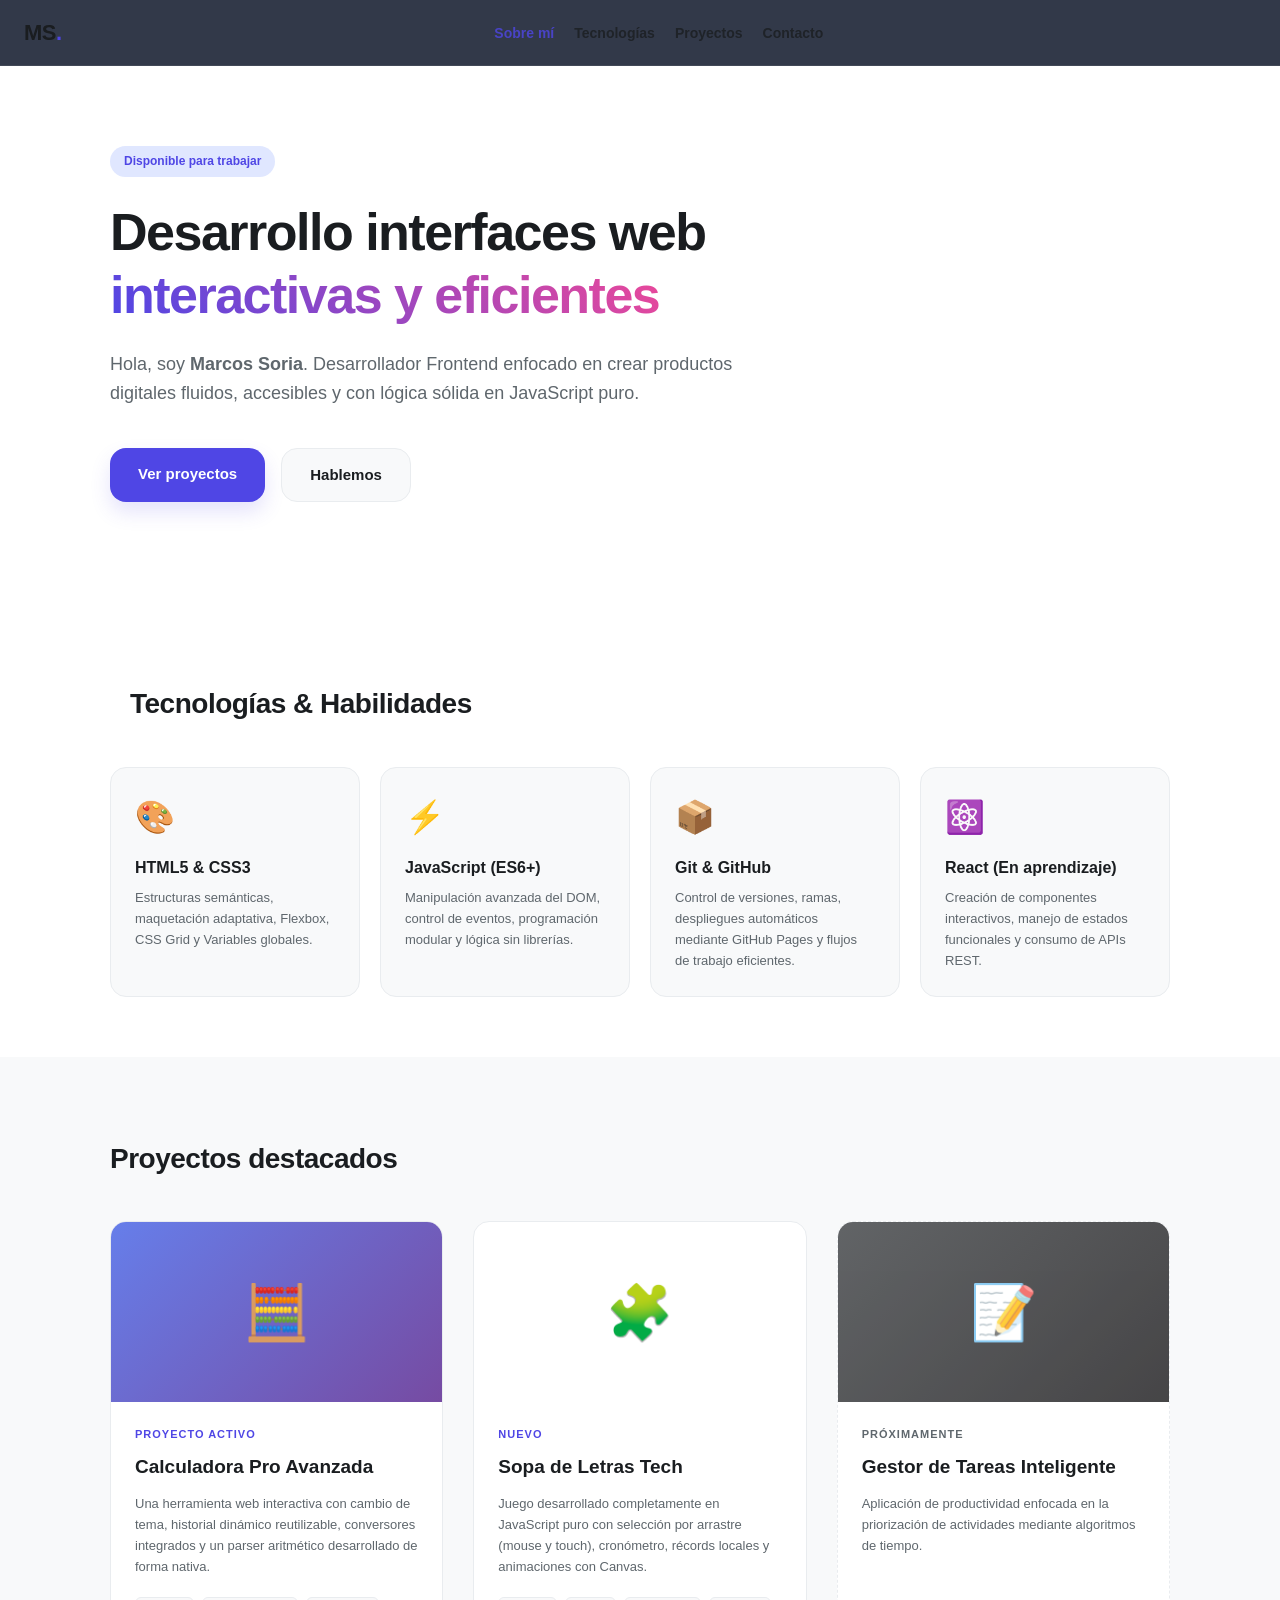
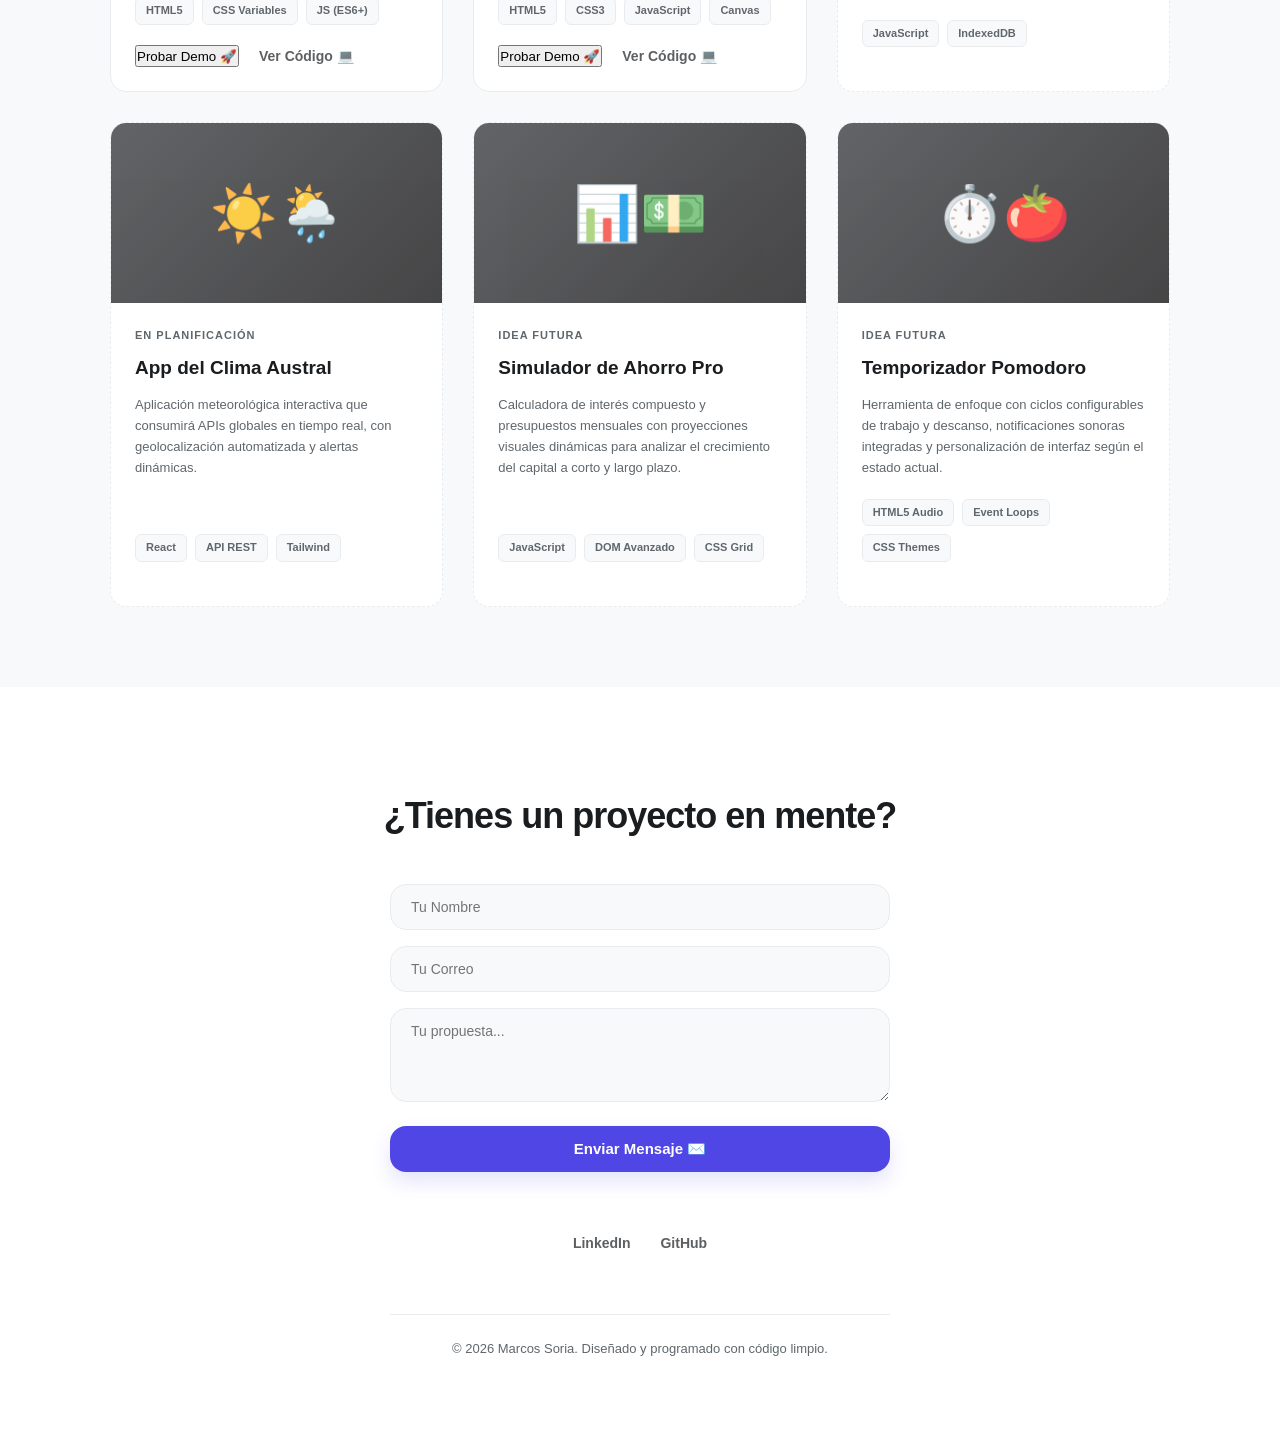
==== index.html @ bf1adb81 "Update index.html" ====
<!doctype html>
<html lang="es">
  <head>
    <meta charset="UTF-8" />
    <meta name="viewport" content="width=device-width, initial-scale=1.0" />
    <title>Marcos Soria | Frontend Developer Portfolio</title>
    <link rel="preconnect" href="https://fonts.googleapis.com" />
    <link rel="preconnect" href="https://fonts.gstatic.com" crossorigin />
    <link rel="stylesheet" href="portfolio.css?v=3" />
  </head>
  <body>
    <nav class="navbar">
      <div class="logo">MS<span>.</span></div>
      <ul class="nav-links">
        <li><a href="#about">Sobre mí</a></li>
        <li><a href="#skills">Tecnologías</a></li>
        <li><a href="#projects">Proyectos</a></li>
        <li><a href="#contact">Contacto</a></li>
      </ul>
    </nav>

    <header class="hero" id="about">
      <div class="hero-content">
        <span class="badge">Disponible para trabajar</span>
        <h1>
          Desarrollo interfaces web <br /><span class="text-gradient"
            >interactivas y eficientes</span
          >
        </h1>
        <p class="hero-subtitle">
          Hola, soy <strong>Marcos Soria</strong>. Desarrollador Frontend
          enfocado en crear productos digitales fluidos, accesibles y con lógica
          sólida en JavaScript puro.
        </p>
        <div class="hero-buttons">
          <a href="#projects" class="btn btn-primary">Ver proyectos</a>
          <a href="#contact" class="btn btn-secondary">Hablemos</a>
        </div>
      </div>
    </header>

    <section class="skills-section" id="skills">
      <h2 class="section-title">Tecnologías & Habilidades</h2>
      <div class="skills-container">
        <div class="skills-grid">
          <div class="skill-card">
            <div class="skill-icon">🎨</div>
            <h4>HTML5 & CSS3</h4>
            <p>
              Estructuras semánticas, maquetación adaptativa, Flexbox, CSS Grid
              y Variables globales.
            </p>
          </div>
          <div class="skill-card">
            <div class="skill-icon">⚡</div>
            <h4>JavaScript (ES6+)</h4>
            <p>
              Manipulación avanzada del DOM, control de eventos, programación
              modular y lógica sin librerías.
            </p>
          </div>
          <div class="skill-card">
            <div class="skill-icon">📦</div>
            <h4>Git & GitHub</h4>
            <p>
              Control de versiones, ramas, despliegues automáticos mediante
              GitHub Pages y flujos de trabajo eficientes.
            </p>
          </div>
          <div class="skill-card">
            <div class="skill-icon">⚛️</div>
            <h4>React (En aprendizaje)</h4>
            <p>
              Creación de componentes interactivos, manejo de estados
              funcionales y consumo de APIs REST.
            </p>
          </div>
        </div>
      </div>
    </section>

    <main class="projects-section" id="projects">
      <h2 class="section-title">Proyectos destacados</h2>
      <div class="projects-grid">
        <article class="project-card">
          <div class="project-image src-calc">🧮</div>
          <div class="project-info">
            <span class="project-tag">Proyecto Activo</span>
            <h3>Calculadora Pro Avanzada</h3>
            <p class="project-description">
              Una herramienta web interactiva con cambio de tema, historial
              dinámico reutilizable, conversores integrados y un parser
              aritmético desarrollado de forma nativa.
            </p>
            <div class="project-tech">
              <span>HTML5</span><span>CSS Variables</span><span>JS (ES6+)</span>
            </div>
            <div class="project-links">
              <button id="open-calc-btn" class="btn-demo-link">
                Probar Demo 🚀
              </button>
              <a
                href="https://github.com/Marcossoria86/portfolio-developer"
                target="_blank"
                class="link-code"
                >Ver Código 💻</a
              >
            </div>
          </div>
        </article>

        <article class="project-card">
          <div class="project-image src-wordsearch">🧩</div>
          <div class="project-info">
            <span class="project-tag">Nuevo</span>
            <h3>Sopa de Letras Tech</h3>
            <p class="project-description">
              Juego desarrollado completamente en JavaScript puro con selección
              por arrastre (mouse y touch), cronómetro, récords locales y
              animaciones con Canvas.
            </p>
            <div class="project-tech">
              <span>HTML5</span><span>CSS3</span><span>JavaScript</span
              ><span>Canvas</span>
            </div>
            <div class="project-links">
              <button id="open-sopa-btn" class="btn-demo-link">
                Probar Demo 🚀
              </button>
              <a
                href="https://github.com/Marcossoria86"
                target="_blank"
                class="link-code"
                >Ver Código 💻</a
              >
            </div>
          </div>
        </article>

        <article class="project-card future-card">
          <div class="project-image src-future">📝</div>
          <div class="project-info">
            <span class="project-tag tag-future">Próximamente</span>
            <h3>Gestor de Tareas Inteligente</h3>
            <p class="project-description">
              Aplicación de productividad enfocada en la priorización de
              actividades mediante algoritmos de tiempo.
            </p>
            <div class="project-tech">
              <span>JavaScript</span><span>IndexedDB</span>
            </div>
          </div>
        </article>

        <article class="project-card future-card">
          <div class="project-image src-future">☀️🌦️</div>
          <div class="project-info">
            <span class="project-tag tag-future">En Planificación</span>
            <h3>App del Clima Austral</h3>
            <p class="project-description">
              Aplicación meteorológica interactiva que consumirá APIs globales
              en tiempo real, con geolocalización automatizada y alertas
              dinámicas.
            </p>
            <div class="project-tech">
              <span>React</span><span>API REST</span><span>Tailwind</span>
            </div>
          </div>
        </article>

        <article class="project-card future-card">
          <div class="project-image src-future">📊💵</div>
          <div class="project-info">
            <span class="project-tag tag-future">Idea Futura</span>
            <h3>Simulador de Ahorro Pro</h3>
            <p class="project-description">
              Calculadora de interés compuesto y presupuestos mensuales con
              proyecciones visuales dinámicas para analizar el crecimiento del
              capital a corto y largo plazo.
            </p>
            <div class="project-tech">
              <span>JavaScript</span><span>DOM Avanzado</span
              ><span>CSS Grid</span>
            </div>
          </div>
        </article>

        <article class="project-card future-card">
          <div class="project-image src-future">⏱️🍅</div>
          <div class="project-info">
            <span class="project-tag tag-future">Idea Futura</span>
            <h3>Temporizador Pomodoro</h3>
            <p class="project-description">
              Herramienta de enfoque con ciclos configurables de trabajo y
              descanso, notificaciones sonoras integradas y personalización de
              interfaz según el estado actual.
            </p>
            <div class="project-tech">
              <span>HTML5 Audio</span><span>Event Loops</span
              ><span>CSS Themes</span>
            </div>
          </div>
        </article>
      </div>
    </main>

    <footer class="contact-section" id="contact">
      <div class="contact-container">
        <h2>¿Tienes un proyecto en mente?</h2>
        <form
          action="https://formsubmit.co/molotoria@gmail.com"
          method="POST"
          id="portfolio-form"
          class="contact-form"
        >
          <input type="hidden" name="_captcha" value="false" />
          <div class="form-group">
            <input type="text" name="name" placeholder="Tu Nombre" required />
          </div>
          <div class="form-group">
            <input type="email" name="email" placeholder="Tu Correo" required />
          </div>
          <div class="form-group">
            <textarea
              name="message"
              rows="4"
              placeholder="Tu propuesta..."
              required
            ></textarea>
          </div>
          <button type="submit" class="btn btn-primary btn-submit">
            Enviar Mensaje ✉️
          </button>
        </form>

        <div class="social-links">
          <a
            href="https://www.linkedin.com/in/marcos-soria-74069b118/"
            target="_blank"
            >LinkedIn</a
          >
          <a href="https://github.com/Marcossoria86" target="_blank">GitHub</a>
        </div>
        <p class="footer-credits">
          © 2026 Marcos Soria. Diseñado y programado con código limpio.
        </p>
      </div>
    </footer>

    <div id="calc-modal" class="modal-overlay">
      <div class="modal-content">
        <div class="modal-header">
          <h3>Calculadora Pro</h3>
          <button id="close-calc-btn" class="modal-close">&times;</button>
        </div>
        <div class="modal-body">
          <iframe src="calculadora/index.html" class="modal-iframe"></iframe>
        </div>
      </div>
    </div>

    <div id="sopa-modal" class="modal-overlay">
      <div class="modal-content modal-large">
        <div class="modal-header">
          <h3>Sopa de Letras Tech</h3>
          <button id="close-sopa-btn" class="modal-close">&times;</button>
        </div>
        <div class="modal-body">
          <iframe src="sopa-letras/index.html" class="modal-iframe"></iframe>
        </div>
      </div>
    </div>

    <script src="portfolio.js"></script>
  </body>
</html>
---- portfolio.css ----
/* --- CONFIGURACIÓN GLOBAL Y VARIABLES --- */
:root {
  --bg-primary: #ffffff;
  --bg-secondary: #f8f9fa;
  --text-main: #1a1d20;
  --text-muted: #5f676d;
  --accent: #4f46e5;
  --accent-light: #e0e7ff;
  --border-color: #e9ecef;
  --max-width: 1100px;
  --radius: 16px;
}

@media (prefers-color-scheme: dark) {
  :root {
    --bg-primary: #0b0f19;
    --bg-secondary: #151b2c;
    --text-main: #f3f4f6;
    --text-muted: #9ca3af;
    --border-color: #222c42;
    --accent-light: rgba(79, 70, 229, 0.15);
  }
}

* {
  box-sizing: border-box;
  margin: 0;
  padding: 0;
}
html {
  scroll-behavior: smooth;
}
body {
  font-family: "Plus Jakarta Sans", sans-serif;
  background-color: var(--bg-primary);
  color: var(--text-main);
  line-height: 1.6;
  overflow-x: hidden;
}
a {
  color: inherit;
  text-decoration: none;
}

/* --- COMPONENTES VISUALES BASE --- */
.navbar {
  /* Volvemos al flujo normal, sin posiciones raras que mareen a la GPU */
  width: 100%;
  background-color: rgba(15, 23, 42, 0.85); 
  backdrop-filter: blur(16px);
  -webkit-backdrop-filter: blur(16px);
  border-bottom: 1px solid rgba(255, 255, 255, 0.08);
  border-radius: 0; /* Si querés que vuelva a ser recta arriba, o déjala con 20px si te gustaba la cápsula fija inicial */
  padding: 15px 24px;
  display: flex;
  justify-content: space-between;
  align-items: center;
}

.logo {
  font-size: 22px;
  font-weight: 800;
  letter-spacing: -0.5px;
}
.logo span {
  color: var(--accent);
}
.nav-links {
  display: flex;
  list-style: none;
  gap: 30px;
  display: flex;
  gap: 20px; /* Espacio de separación entre cada palabra del menú */
  list-style: none;
  padding: 0;
  margin: 0;
  margin-left: auto;
  margin-right: auto;
}
.nav-links a {
  font-size: 14px;
  font-weight: 600;
  opacity: 0.8;
  transition:
    color 0.2s,
    opacity 0.2s;
}
.nav-links a:hover {
  opacity: 1;
  color: var(--accent);
}

.hero {
  max-width: var(--max-width);
  margin: 0 auto;
  padding: 80px 20px 120px;
  min-height: 60vh;
  display: flex;
  align-items: center;
}
.badge {
  background-color: var(--accent-light);
  color: var(--accent);
  padding: 6px 14px;
  border-radius: 30px;
  font-size: 12px;
  font-weight: 600;
  display: inline-block;
  margin-bottom: 24px;
}
.hero h1 {
  font-size: clamp(32px, 5vw, 52px);
  font-weight: 800;
  line-height: 1.2;
  letter-spacing: -1.5px;
  margin-bottom: 24px;
}
.text-gradient {
  background: linear-gradient(45deg, var(--accent), #ec4899);
  background-clip: text;
  -webkit-background-clip: text;
  -webkit-text-fill-color: transparent;
  color: var(--accent);
}
.hero-subtitle {
  font-size: clamp(16px, 2vw, 18px);
  color: var(--text-muted);
  max-width: 650px;
  margin-bottom: 40px;
}
.hero-buttons {
  display: flex;
  gap: 16px;
  flex-wrap: wrap;
}

.btn {
  padding: 14px 28px;
  border-radius: var(--radius);
  font-size: 15px;
  font-weight: 600;
  transition:
    transform 0.2s,
    box-shadow 0.2s,
    background-color 0.2s;
  cursor: pointer;
  border: none;
}
.btn:active {
  transform: scale(0.97);
}
.btn-primary {
  background-color: var(--accent);
  color: white;
  box-shadow: 0 10px 20px rgba(79, 70, 229, 0.15);
}
.btn-primary:hover {
  background-color: #4338ca;
  box-shadow: 0 10px 25px rgba(79, 70, 229, 0.3);
}
.btn-secondary {
  background-color: var(--bg-secondary);
  border: 1px solid var(--border-color);
  color: var(--text-main);
}
.btn-secondary:hover {
  background-color: var(--border-color);
}

.skills-section {
  max-width: var(--max-width);
  margin: 0 auto;
  padding: 60px 20px;
}
.skills-grid {
  display: grid;
  grid-template-columns: repeat(auto-fit, minmax(230px, 1fr));
  gap: 20px;
  margin-top: 30px;
}
.skill-card {
  background-color: var(--bg-secondary);
  border: 1px solid var(--border-color);
  padding: 24px;
  border-radius: var(--radius);
  transition: transform 0.2s ease;
}
.skill-card:hover {
  transform: translateY(-4px);
}
.skill-icon {
  font-size: 32px;
  margin-bottom: 12px;
}
.skill-card h4 {
  font-size: 16px;
  font-weight: 700;
  margin-bottom: 8px;
}
.skill-card p {
  font-size: 13px;
  color: var(--text-muted);
}

/* --- CUADRÍCULA DE PROYECTOS FIJA (Evita el desborde de tarjetas) --- */
.projects-section {
  background-color: var(--bg-secondary);
  padding: 80px 20px;
  width: 100vw;
  position: relative;
  left: 50%;
  right: 50%;
  margin-left: -50vw;
  margin-right: -50vw;
}
.section-title {
  max-width: var(--max-width);
  margin: 0 auto 40px;
  padding: 0 20px;
  font-size: 28px;
  font-weight: 800;
  letter-spacing: -0.5px;
}

.projects-grid {
  display: grid;
  grid-template-columns: repeat(3, 1fr); /* 3 columnas exactas para PC */
  gap: 30px;
  max-width: var(--max-width);
  margin: 0 auto;
  padding: 0 20px;
}
.project-card {
  background-color: var(--bg-primary);
  border: 1px solid var(--border-color);
  border-radius: var(--radius);
  overflow: hidden;
  display: flex;
  flex-direction: column;
  transition:
    transform 0.3s ease,
    box-shadow 0.3s ease;
}
.project-card:hover {
  transform: translateY(-6px);
  box-shadow: 0 20px 40px rgba(0, 0, 0, 0.05);
}
.project-image {
  height: 180px;
  display: flex;
  align-items: center;
  justify-content: center;
  font-size: 54px;
}
.src-calc {
  background: linear-gradient(135deg, #667eea 0%, #764ba2 100%);
}
.src-future {
  background: linear-gradient(135deg, #3a3d40 0%, #181719 100%);
  opacity: 0.8;
}
.project-info {
  padding: 24px;
  display: flex;
  flex-direction: column;
  flex-grow: 1;
}
.project-tag {
  font-size: 11px;
  font-weight: 700;
  text-transform: uppercase;
  color: var(--accent);
  letter-spacing: 1px;
  margin-bottom: 8px;
}
.tag-future {
  color: var(--text-muted);
}
.project-info h3 {
  font-size: 19px;
  font-weight: 700;
  margin-bottom: 12px;
}
.project-description {
  font-size: 13px;
  color: var(--text-muted);
  margin-bottom: 20px;
  flex-grow: 1;
}
.project-tech {
  display: flex;
  flex-wrap: wrap;
  gap: 8px;
  margin-bottom: 20px;
}
.project-tech span {
  font-size: 11px;
  background-color: var(--bg-secondary);
  padding: 4px 10px;
  border-radius: 6px;
  font-weight: 600;
  color: var(--text-muted);
  border: 1px solid var(--border-color);
}
.project-links {
  display: flex;
  gap: 20px;
  font-size: 14px;
  font-weight: 600;
}
.link-live {
  color: var(--accent);
}
.link-code {
  opacity: 0.7;
}
.link-code:hover {
  opacity: 1;
}
.future-card {
  border-style: dashed;
}

.contact-section {
  max-width: var(--max-width);
  margin: 0 auto;
  padding: 100px 20px 40px;
  text-align: center;
}
.contact-container h2 {
  font-size: clamp(26px, 4vw, 36px);
  font-weight: 800;
  letter-spacing: -1px;
  margin-bottom: 16px;
}
.contact-container p {
  color: var(--text-muted);
  max-width: 500px;
  margin: 0 auto 32px;
}
.contact-form {
  max-width: 500px;
  margin: 40px auto 60px;
  display: flex;
  flex-direction: column;
  gap: 16px;
}
.form-group input,
.form-group textarea {
  width: 100%;
  padding: 14px 20px;
  border-radius: var(--radius);
  background-color: var(--bg-secondary);
  border: 1px solid var(--border-color);
  color: var(--text-main);
  font-family: inherit;
  font-size: 14px;
  outline: none;
  transition:
    border-color 0.2s,
    box-shadow 0.2s;
}
.form-group input:focus,
.form-group textarea:focus {
  border-color: var(--accent);
  box-shadow: 0 0 0 3px var(--accent-light);
}
.btn-submit {
  width: 100%;
  display: inline-flex;
  align-items: center;
  justify-content: center;
  gap: 8px;
}
.social-links {
  display: flex;
  justify-content: center;
  gap: 30px;
  margin-bottom: 60px;
  font-size: 14px;
  font-weight: 600;
}
.social-links a {
  opacity: 0.7;
  transition: color 0.2s;
}
.social-links a:hover {
  color: var(--accent);
}
.footer-credits {
  font-size: 13px;
  color: var(--text-muted);
  border-top: 1px solid var(--border-color);
  padding-top: 24px;
}

/* --- MODAL FLOTANTE (CRISTAL ESMERILADO DE APPLE) --- */
.modal-overlay {
  position: fixed;
  top: 0;
  left: 0;
  width: 100vw;
  height: 100vh;
  background-color: rgba(11, 15, 25, 0.6);
  backdrop-filter: blur(8px);
  -webkit-backdrop-filter: blur(8px);
  display: flex;
  align-items: center;
  justify-content: center;
  z-index: 2000;
  opacity: 0;
  pointer-events: none;
  transition: opacity 0.3s ease;
}
.modal-overlay.modal-active {
  opacity: 1;
  pointer-events: auto;
}
.modal-content {
  background-color: var(--bg-primary);
  border: 1px solid var(--border-color);
  width: 90%;
  max-width: 420px;
  height: 85vh;
  max-height: 700px;
  border-radius: 24px;
  display: flex;
  flex-direction: column;
  overflow: hidden;
  box-shadow: 0 25px 50px -12px rgba(0, 0, 0, 0.4);
  transform: scale(0.9) translateY(15px);
  transition: transform 0.3s cubic-bezier(0.34, 1.56, 0.64, 1);
}
.modal-overlay.modal-active .modal-content {
  transform: scale(1) translateY(0);
}
.modal-header {
  padding: 16px 20px;
  border-bottom: 1px solid var(--border-color);
  display: flex;
  justify-content: space-between;
  align-items: center;
  background-color: var(--bg-secondary);
}
.modal-header h3 {
  font-size: 16px;
  font-weight: 700;
}
.modal-close {
  background: none;
  border: none;
  font-size: 28px;
  cursor: pointer;
  color: var(--text-muted);
  line-height: 1;
  transition: color 0.2s;
}
.modal-close:hover {
  color: #ff5c5c;
}
.modal-body {
  flex-grow: 1;
  background-color: var(--bg-primary);
  -webkit-overflow-scrolling: touch;
}
.modal-iframe {
  width: 100%;
  height: 100%;
  border: none;
  display: block;
  pointer-events: auto !important;
}

/* --- CONSULTAS DE RESPONSIVIDAD ADAPTATIVAS --- */
@media (max-width: 900px) {
  .projects-grid {
    grid-template-columns: repeat(2, 1fr);
  }
}
@media (max-width: 600px) {
  .nav-links {
    gap: 15px;
  }
  .hero {
    padding: 60px 20px 80px;
    text-align: center;
  }
  .hero-buttons {
    justify-content: center;
  }
  .skills-grid {
    grid-template-columns: 1fr;
  }
  .projects-grid {
    grid-template-columns: 1fr;
    padding: 0 10px;
  }
  .btn {
    width: 100%;
    text-align: center;
  }
  .modal-content {
    width: 95%;
    height: 90vh;
  }
}
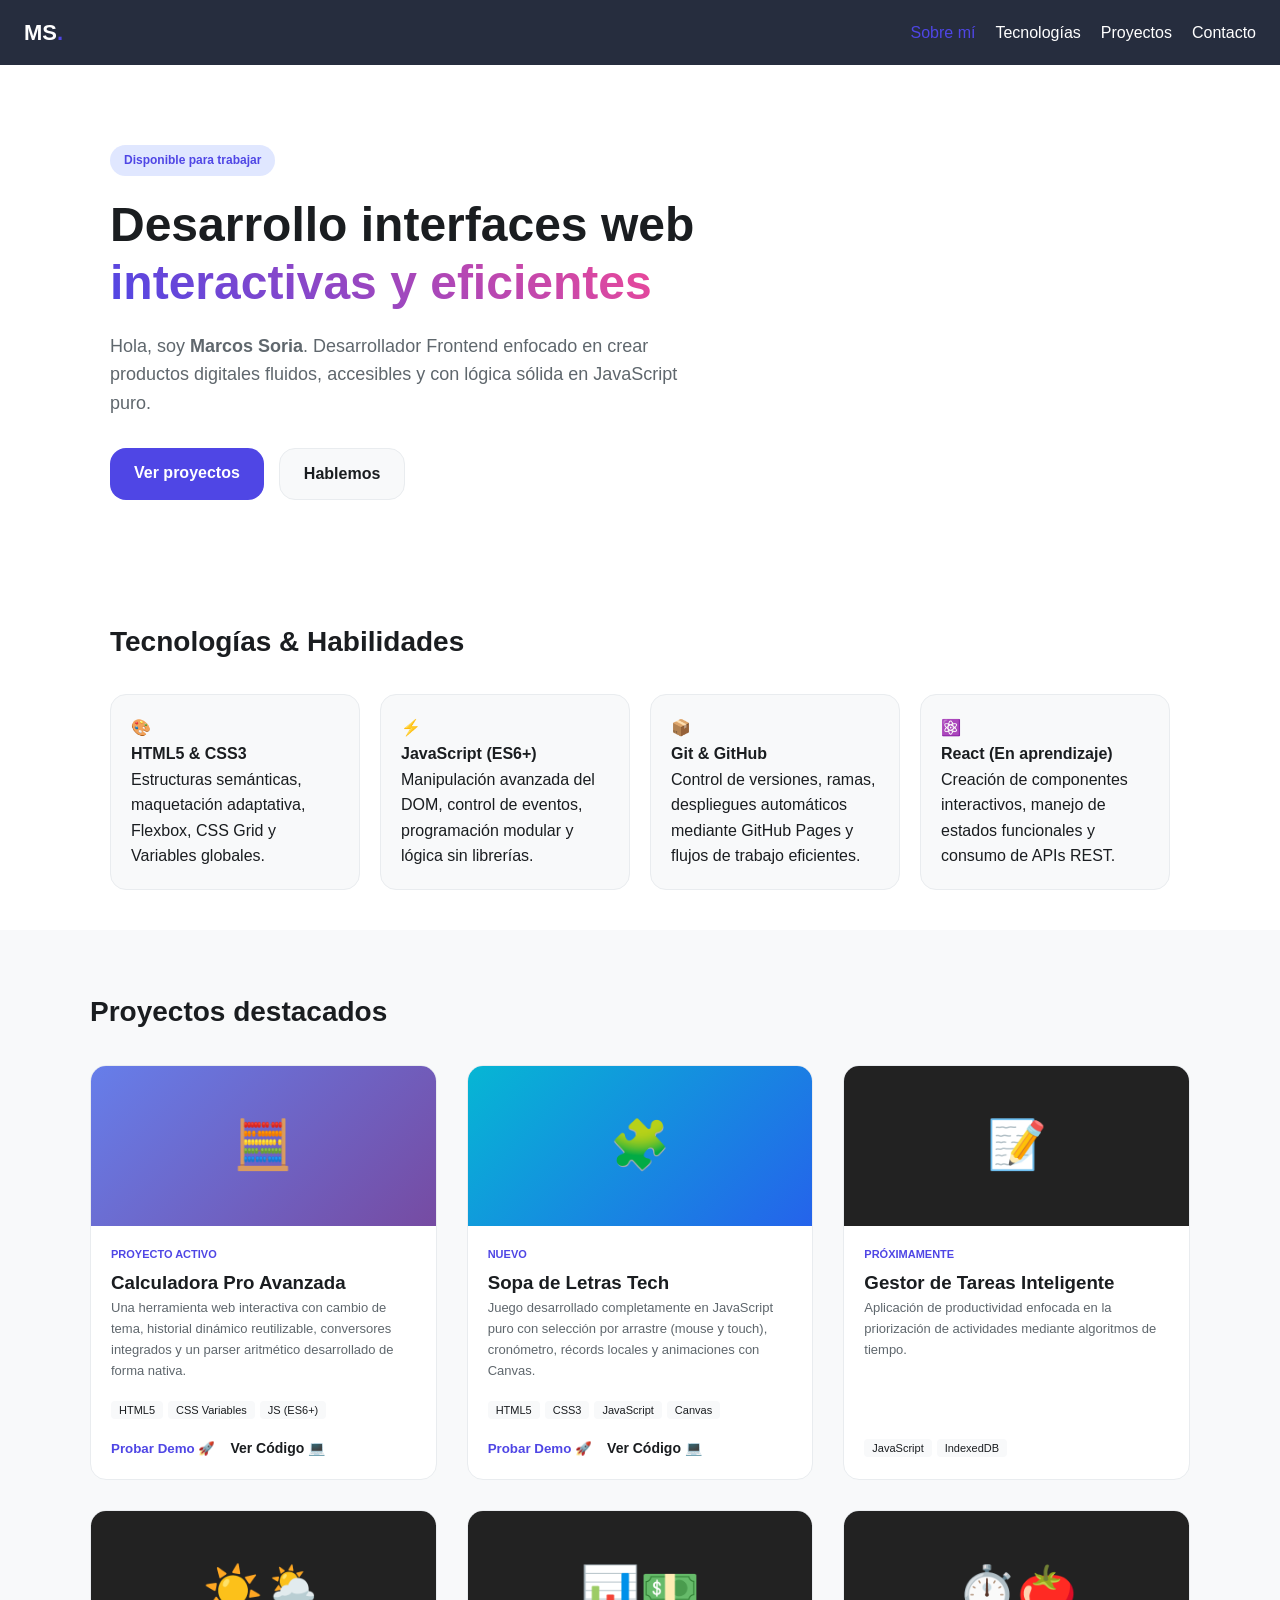
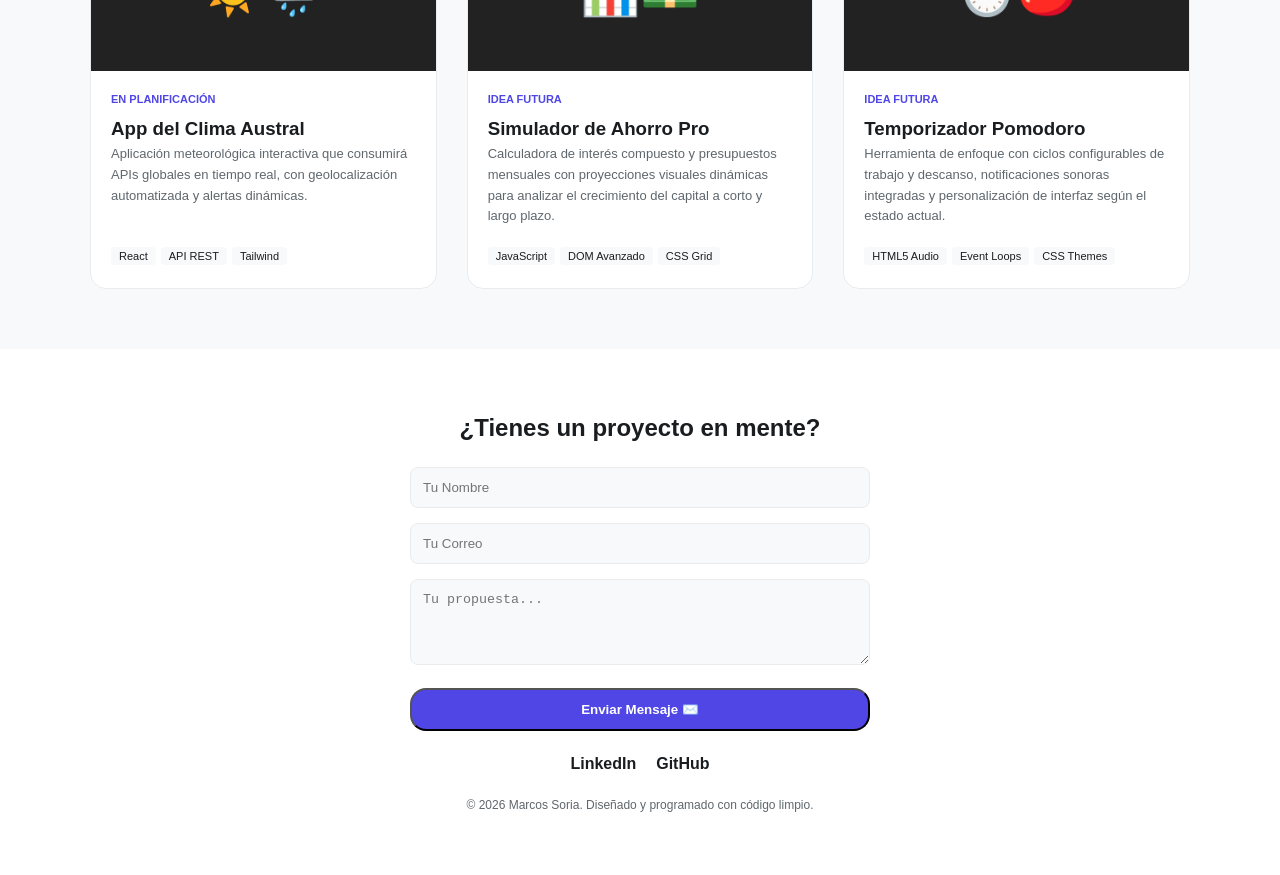
==== commit 6bbed163: "Update index.html" ====
--- a/index.html
+++ b/index.html
@@ -100,7 +100,7 @@
                 Probar Demo 🚀
               </button>
               <a
-                href="https://github.com/Marcossoria86/portfolio-developer"
+                href="https://github.com/Marcossoria86/portfolio-developer/tree/main/calculadora"
                 target="_blank"
                 class="link-code"
                 >Ver Código 💻</a
@@ -128,7 +128,7 @@
                 Probar Demo 🚀
               </button>
               <a
-                href="https://github.com/Marcossoria86"
+                href="https://github.com/Marcossoria86/portfolio-developer/tree/main/sopa-letras"
                 target="_blank"
                 class="link-code"
                 >Ver Código 💻</a
--- a/portfolio.css
+++ b/portfolio.css
@@ -31,36 +31,33 @@
   scroll-behavior: smooth;
 }
 body {
-  font-family: "Plus Jakarta Sans", sans-serif;
+  font-family:
+    -apple-system, BlinkMacSystemFont, "Segoe UI", Roboto, sans-serif;
   background-color: var(--bg-primary);
   color: var(--text-main);
   line-height: 1.6;
-  overflow-x: hidden;
 }
 a {
+  text-decoration: none;
   color: inherit;
-  text-decoration: none;
-}
-
-/* --- COMPONENTES VISUALES BASE --- */
+}
+
+/* --- NAVBAR & HERO --- */
 .navbar {
-  /* Volvemos al flujo normal, sin posiciones raras que mareen a la GPU */
-  width: 100%;
-  background-color: rgba(15, 23, 42, 0.85); 
-  backdrop-filter: blur(16px);
-  -webkit-backdrop-filter: blur(16px);
-  border-bottom: 1px solid rgba(255, 255, 255, 0.08);
-  border-radius: 0; /* Si querés que vuelva a ser recta arriba, o déjala con 20px si te gustaba la cápsula fija inicial */
+  width: 100%;
+  background-color: rgba(15, 23, 42, 0.9);
   padding: 15px 24px;
   display: flex;
   justify-content: space-between;
   align-items: center;
-}
-
+  position: sticky;
+  top: 0;
+  z-index: 100;
+  color: white;
+}
 .logo {
   font-size: 22px;
   font-weight: 800;
-  letter-spacing: -0.5px;
 }
 .logo span {
   color: var(--accent);
@@ -68,35 +65,17 @@
 .nav-links {
   display: flex;
   list-style: none;
-  gap: 30px;
-  display: flex;
-  gap: 20px; /* Espacio de separación entre cada palabra del menú */
-  list-style: none;
-  padding: 0;
-  margin: 0;
-  margin-left: auto;
-  margin-right: auto;
-}
-.nav-links a {
-  font-size: 14px;
-  font-weight: 600;
-  opacity: 0.8;
-  transition:
-    color 0.2s,
-    opacity 0.2s;
+  gap: 20px;
 }
 .nav-links a:hover {
-  opacity: 1;
   color: var(--accent);
 }
 
 .hero {
   max-width: var(--max-width);
   margin: 0 auto;
-  padding: 80px 20px 120px;
-  min-height: 60vh;
-  display: flex;
-  align-items: center;
+  padding: 80px 20px;
+  text-align: left;
 }
 .badge {
   background-color: var(--accent-light);
@@ -106,304 +85,218 @@
   font-size: 12px;
   font-weight: 600;
   display: inline-block;
-  margin-bottom: 24px;
+  margin-bottom: 20px;
 }
 .hero h1 {
-  font-size: clamp(32px, 5vw, 52px);
+  font-size: 48px;
   font-weight: 800;
+  margin-bottom: 20px;
   line-height: 1.2;
-  letter-spacing: -1.5px;
-  margin-bottom: 24px;
 }
 .text-gradient {
   background: linear-gradient(45deg, var(--accent), #ec4899);
-  background-clip: text;
-  -webkit-background-clip: text;
+  background-clip: text; /* <-- AGREGA ESTA LÍNEA (La propiedad estándar que te pide VS Code) */
+  -webkit-background-clip: text; /* (El prefijo para compatibilidad con Chrome/Safari) */
   -webkit-text-fill-color: transparent;
-  color: var(--accent);
+  color: transparent; /* (Respaldo por si un navegador viejo no soporta el degradado) */
 }
 .hero-subtitle {
-  font-size: clamp(16px, 2vw, 18px);
   color: var(--text-muted);
-  max-width: 650px;
-  margin-bottom: 40px;
+  font-size: 18px;
+  margin-bottom: 30px;
+  max-width: 600px;
 }
 .hero-buttons {
   display: flex;
-  gap: 16px;
-  flex-wrap: wrap;
+  gap: 15px;
 }
 
 .btn {
-  padding: 14px 28px;
+  display: inline-block;
+  padding: 12px 24px;
   border-radius: var(--radius);
-  font-size: 15px;
   font-weight: 600;
-  transition:
-    transform 0.2s,
-    box-shadow 0.2s,
-    background-color 0.2s;
   cursor: pointer;
-  border: none;
+  transition: transform 0.2s;
+  text-align: center;
 }
 .btn:active {
-  transform: scale(0.97);
+  transform: scale(0.96);
 }
 .btn-primary {
   background-color: var(--accent);
   color: white;
-  box-shadow: 0 10px 20px rgba(79, 70, 229, 0.15);
-}
-.btn-primary:hover {
-  background-color: #4338ca;
-  box-shadow: 0 10px 25px rgba(79, 70, 229, 0.3);
 }
 .btn-secondary {
   background-color: var(--bg-secondary);
   border: 1px solid var(--border-color);
-  color: var(--text-main);
-}
-.btn-secondary:hover {
-  background-color: var(--border-color);
-}
-
+}
+
+/* --- GRID DE SKILLS Y PROYECTOS --- */
 .skills-section {
   max-width: var(--max-width);
   margin: 0 auto;
-  padding: 60px 20px;
+  padding: 40px 20px;
 }
 .skills-grid {
   display: grid;
-  grid-template-columns: repeat(auto-fit, minmax(230px, 1fr));
+  grid-template-columns: repeat(auto-fit, minmax(220px, 1fr));
   gap: 20px;
-  margin-top: 30px;
 }
 .skill-card {
   background-color: var(--bg-secondary);
+  padding: 20px;
+  border-radius: var(--radius);
   border: 1px solid var(--border-color);
-  padding: 24px;
-  border-radius: var(--radius);
-  transition: transform 0.2s ease;
-}
-.skill-card:hover {
-  transform: translateY(-4px);
-}
-.skill-icon {
-  font-size: 32px;
-  margin-bottom: 12px;
-}
-.skill-card h4 {
-  font-size: 16px;
-  font-weight: 700;
-  margin-bottom: 8px;
-}
-.skill-card p {
-  font-size: 13px;
-  color: var(--text-muted);
-}
-
-/* --- CUADRÍCULA DE PROYECTOS FIJA (Evita el desborde de tarjetas) --- */
+}
+
 .projects-section {
   background-color: var(--bg-secondary);
-  padding: 80px 20px;
-  width: 100vw;
-  position: relative;
-  left: 50%;
-  right: 50%;
-  margin-left: -50vw;
-  margin-right: -50vw;
+  padding: 60px 20px;
 }
 .section-title {
   max-width: var(--max-width);
-  margin: 0 auto 40px;
-  padding: 0 20px;
+  margin: 0 auto 30px;
   font-size: 28px;
   font-weight: 800;
-  letter-spacing: -0.5px;
-}
-
+}
 .projects-grid {
   display: grid;
-  grid-template-columns: repeat(3, 1fr); /* 3 columnas exactas para PC */
+  /* Fuerza exactamente 3 columnas iguales en pantallas de escritorio */
+  grid-template-columns: repeat(3, 1fr);
   gap: 30px;
   max-width: var(--max-width);
   margin: 0 auto;
-  padding: 0 20px;
+}
+
+/* Adaptación fluida para pantallas medianas (Tablets) */
+@media (max-width: 992px) {
+  .projects-grid {
+    grid-template-columns: repeat(2, 1fr); /* Pasa a 2 por fila */
+  }
+}
+
+/* Adaptación fluida para pantallas chicas (Celulares) */
+@media (max-width: 600px) {
+  .projects-grid {
+    grid-template-columns: 1fr; /* 1 sola tarjeta por fila en vertical */
+  }
 }
 .project-card {
   background-color: var(--bg-primary);
-  border: 1px solid var(--border-color);
   border-radius: var(--radius);
   overflow: hidden;
   display: flex;
   flex-direction: column;
-  transition:
-    transform 0.3s ease,
-    box-shadow 0.3s ease;
-}
-.project-card:hover {
-  transform: translateY(-6px);
-  box-shadow: 0 20px 40px rgba(0, 0, 0, 0.05);
+  border: 1px solid var(--border-color);
 }
 .project-image {
-  height: 180px;
+  height: 160px;
   display: flex;
   align-items: center;
   justify-content: center;
-  font-size: 54px;
+  font-size: 48px;
 }
 .src-calc {
-  background: linear-gradient(135deg, #667eea 0%, #764ba2 100%);
+  background: linear-gradient(135deg, #667eea, #764ba2);
+}
+.src-wordsearch {
+  background: linear-gradient(135deg, #06b6d4, #2563eb);
 }
 .src-future {
-  background: linear-gradient(135deg, #3a3d40 0%, #181719 100%);
-  opacity: 0.8;
+  background: #222;
+  color: #555;
 }
 .project-info {
-  padding: 24px;
+  padding: 20px;
+  flex-grow: 1;
   display: flex;
   flex-direction: column;
-  flex-grow: 1;
 }
 .project-tag {
   font-size: 11px;
   font-weight: 700;
+  color: var(--accent);
   text-transform: uppercase;
-  color: var(--accent);
-  letter-spacing: 1px;
-  margin-bottom: 8px;
-}
-.tag-future {
-  color: var(--text-muted);
-}
-.project-info h3 {
-  font-size: 19px;
-  font-weight: 700;
-  margin-bottom: 12px;
+  margin-bottom: 5px;
 }
 .project-description {
   font-size: 13px;
   color: var(--text-muted);
-  margin-bottom: 20px;
+  margin-bottom: 15px;
   flex-grow: 1;
-}
-.project-tech {
-  display: flex;
-  flex-wrap: wrap;
-  gap: 8px;
-  margin-bottom: 20px;
 }
 .project-tech span {
   font-size: 11px;
-  background-color: var(--bg-secondary);
-  padding: 4px 10px;
-  border-radius: 6px;
-  font-weight: 600;
-  color: var(--text-muted);
-  border: 1px solid var(--border-color);
+  background: var(--bg-secondary);
+  padding: 3px 8px;
+  border-radius: 4px;
+  margin-right: 5px;
 }
 .project-links {
   display: flex;
-  gap: 20px;
+  gap: 15px;
+  margin-top: 15px;
   font-size: 14px;
   font-weight: 600;
 }
-.link-live {
-  color: var(--accent);
-}
-.link-code {
-  opacity: 0.7;
-}
-.link-code:hover {
-  opacity: 1;
-}
-.future-card {
-  border-style: dashed;
-}
-
+
+/* Botones Dinámicos de Link para evitar fallos de colisión */
+.btn-demo-link {
+  background: none;
+  border: none;
+  color: var(--accent);
+  font-weight: 700;
+  cursor: pointer;
+  padding: 0;
+  font-family: inherit;
+  display: inline-block;
+}
+
+/* --- CONTACTO & SOCIAL --- */
 .contact-section {
-  max-width: var(--max-width);
+  max-width: 500px;
   margin: 0 auto;
-  padding: 100px 20px 40px;
+  padding: 60px 20px;
   text-align: center;
 }
-.contact-container h2 {
-  font-size: clamp(26px, 4vw, 36px);
-  font-weight: 800;
-  letter-spacing: -1px;
-  margin-bottom: 16px;
-}
-.contact-container p {
-  color: var(--text-muted);
-  max-width: 500px;
-  margin: 0 auto 32px;
-}
 .contact-form {
-  max-width: 500px;
-  margin: 40px auto 60px;
   display: flex;
   flex-direction: column;
-  gap: 16px;
+  gap: 15px;
+  margin-top: 20px;
 }
 .form-group input,
 .form-group textarea {
   width: 100%;
-  padding: 14px 20px;
-  border-radius: var(--radius);
-  background-color: var(--bg-secondary);
+  padding: 12px;
+  border-radius: 8px;
   border: 1px solid var(--border-color);
-  color: var(--text-main);
-  font-family: inherit;
-  font-size: 14px;
+  background: var(--bg-secondary);
+  color: inherit;
   outline: none;
-  transition:
-    border-color 0.2s,
-    box-shadow 0.2s;
-}
-.form-group input:focus,
-.form-group textarea:focus {
-  border-color: var(--accent);
-  box-shadow: 0 0 0 3px var(--accent-light);
-}
-.btn-submit {
-  width: 100%;
-  display: inline-flex;
-  align-items: center;
+}
+.social-links {
+  display: flex;
   justify-content: center;
-  gap: 8px;
-}
-.social-links {
-  display: flex;
-  justify-content: center;
-  gap: 30px;
-  margin-bottom: 60px;
-  font-size: 14px;
+  gap: 20px;
+  margin: 20px 0;
   font-weight: 600;
 }
-.social-links a {
-  opacity: 0.7;
-  transition: color 0.2s;
-}
-.social-links a:hover {
-  color: var(--accent);
-}
 .footer-credits {
-  font-size: 13px;
+  font-size: 12px;
   color: var(--text-muted);
-  border-top: 1px solid var(--border-color);
-  padding-top: 24px;
-}
-
-/* --- MODAL FLOTANTE (CRISTAL ESMERILADO DE APPLE) --- */
+  margin-top: 20px;
+}
+
+/* --- MODALES GENERALES --- */
 .modal-overlay {
   position: fixed;
   top: 0;
   left: 0;
-  width: 100vw;
-  height: 100vh;
-  background-color: rgba(11, 15, 25, 0.6);
-  backdrop-filter: blur(8px);
-  -webkit-backdrop-filter: blur(8px);
+  width: 100%;
+  height: 100%;
+  background-color: rgba(0, 0, 0, 0.5);
   display: flex;
   align-items: center;
   justify-content: center;
@@ -417,91 +310,43 @@
   pointer-events: auto;
 }
 .modal-content {
-  background-color: var(--bg-primary);
-  border: 1px solid var(--border-color);
+  background: var(--bg-primary);
   width: 90%;
-  max-width: 420px;
-  height: 85vh;
-  max-height: 700px;
-  border-radius: 24px;
+  max-width: 400px;
+  height: 80vh;
+  border-radius: 16px;
+  overflow: hidden;
   display: flex;
   flex-direction: column;
-  overflow: hidden;
-  box-shadow: 0 25px 50px -12px rgba(0, 0, 0, 0.4);
-  transform: scale(0.9) translateY(15px);
-  transition: transform 0.3s cubic-bezier(0.34, 1.56, 0.64, 1);
-}
-.modal-overlay.modal-active .modal-content {
-  transform: scale(1) translateY(0);
+  box-shadow: 0 10px 30px rgba(0, 0, 0, 0.3);
+}
+.modal-large {
+  max-width: 1100px;
+  width: 95%;
+  height: 92vh;
 }
 .modal-header {
-  padding: 16px 20px;
-  border-bottom: 1px solid var(--border-color);
+  padding: 15px;
+  background: var(--bg-secondary);
   display: flex;
   justify-content: space-between;
   align-items: center;
-  background-color: var(--bg-secondary);
-}
-.modal-header h3 {
-  font-size: 16px;
-  font-weight: 700;
+  border-bottom: 1px solid var(--border-color);
 }
 .modal-close {
   background: none;
   border: none;
-  font-size: 28px;
+  font-size: 24px;
   cursor: pointer;
-  color: var(--text-muted);
-  line-height: 1;
-  transition: color 0.2s;
-}
-.modal-close:hover {
-  color: #ff5c5c;
 }
 .modal-body {
   flex-grow: 1;
-  background-color: var(--bg-primary);
-  -webkit-overflow-scrolling: touch;
+  width: 100%;
+  height: 100%;
 }
 .modal-iframe {
   width: 100%;
   height: 100%;
   border: none;
-  display: block;
-  pointer-events: auto !important;
-}
-
-/* --- CONSULTAS DE RESPONSIVIDAD ADAPTATIVAS --- */
-@media (max-width: 900px) {
-  .projects-grid {
-    grid-template-columns: repeat(2, 1fr);
-  }
-}
-@media (max-width: 600px) {
-  .nav-links {
-    gap: 15px;
-  }
-  .hero {
-    padding: 60px 20px 80px;
-    text-align: center;
-  }
-  .hero-buttons {
-    justify-content: center;
-  }
-  .skills-grid {
-    grid-template-columns: 1fr;
-  }
-  .projects-grid {
-    grid-template-columns: 1fr;
-    padding: 0 10px;
-  }
-  .btn {
-    width: 100%;
-    text-align: center;
-  }
-  .modal-content {
-    width: 95%;
-    height: 90vh;
-  }
-}
-
+}
+
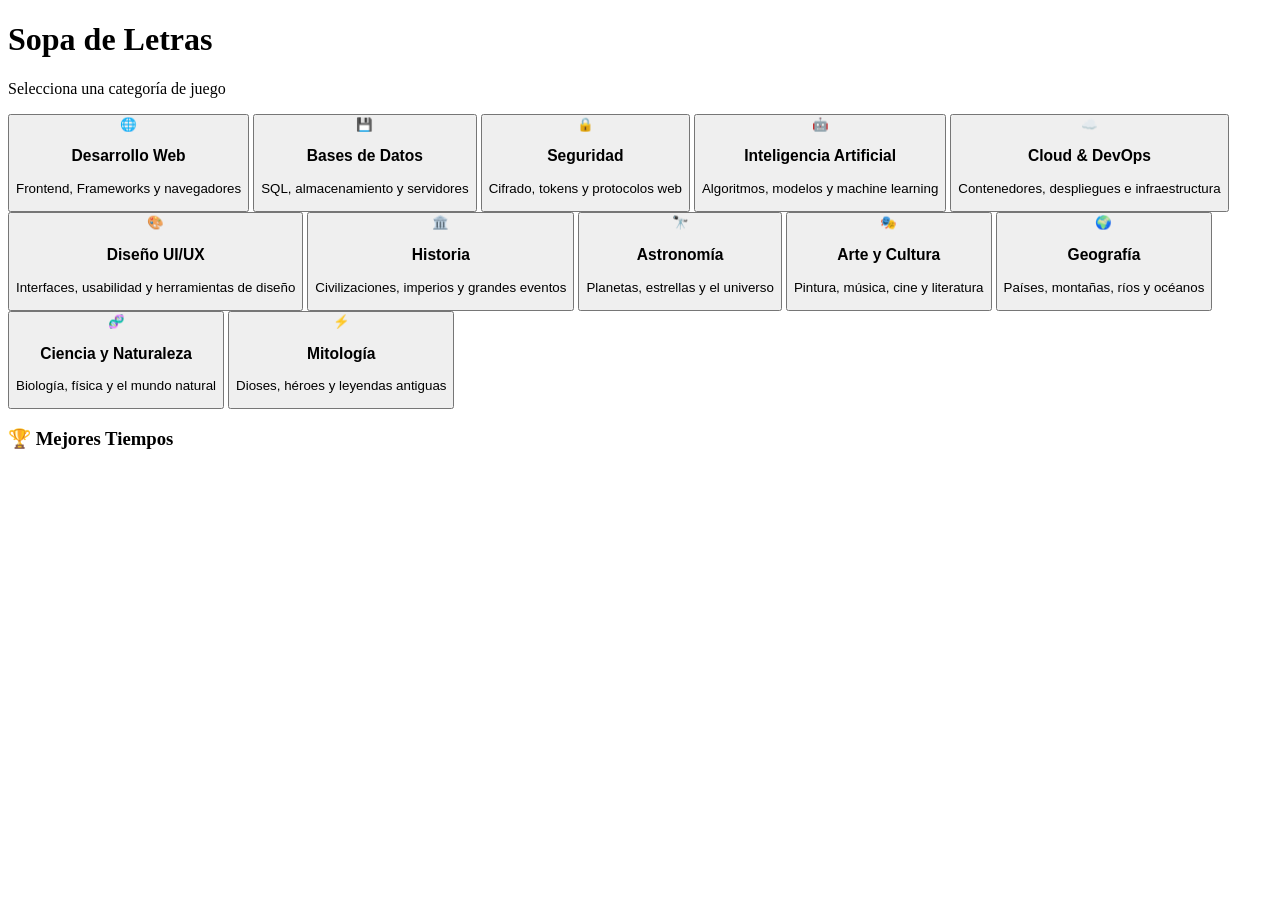
==== commit 8b866a71: "Update index.html" ====
--- a/index.html
+++ b/index.html
@@ -2,276 +2,123 @@
 <html lang="es">
   <head>
     <meta charset="UTF-8" />
-    <meta name="viewport" content="width=device-width, initial-scale=1.0" />
-    <title>Marcos Soria | Frontend Developer Portfolio</title>
-    <link rel="preconnect" href="https://fonts.googleapis.com" />
-    <link rel="preconnect" href="https://fonts.gstatic.com" crossorigin />
-    <link rel="stylesheet" href="portfolio.css?v=3" />
+    <meta name="viewport" content="width=device-width, initial-scale=1.0, maximum-scale=1.0, user-scalable=no" />
+    <title>Sopa de Letras - Apple Edition</title>
+    <link rel="stylesheet" href="style.css" />
   </head>
   <body>
-    <nav class="navbar">
-      <div class="logo">MS<span>.</span></div>
-      <ul class="nav-links">
-        <li><a href="#about">Sobre mí</a></li>
-        <li><a href="#skills">Tecnologías</a></li>
-        <li><a href="#projects">Proyectos</a></li>
-        <li><a href="#contact">Contacto</a></li>
-      </ul>
-    </nav>
-
-    <header class="hero" id="about">
-      <div class="hero-content">
-        <span class="badge">Disponible para trabajar</span>
-        <h1>
-          Desarrollo interfaces web <br /><span class="text-gradient"
-            >interactivas y eficientes</span
-          >
-        </h1>
-        <p class="hero-subtitle">
-          Hola, soy <strong>Marcos Soria</strong>. Desarrollador Frontend
-          enfocado en crear productos digitales fluidos, accesibles y con lógica
-          sólida en JavaScript puro.
-        </p>
-        <div class="hero-buttons">
-          <a href="#projects" class="btn btn-primary">Ver proyectos</a>
-          <a href="#contact" class="btn btn-secondary">Hablemos</a>
+    <canvas
+      id="lienzo-confeti"
+      style="
+        position: fixed;
+        top: 0;
+        left: 0;
+        width: 100vw;
+        height: 100vh;
+        pointer-events: none;
+        z-index: 999;
+      "
+    ></canvas>
+    <!-- Pantalla de Selección de Temas (Inspirada en Apple Arcade) -->
+    <div id="pantalla-inicio" class="contenedor-apple">
+      <h1>Sopa de Letras</h1>
+      <p class="subtitulo">Selecciona una categoría de juego</p>
+      <div class="grid-categorias">
+        <button class="tarjeta-categoria" data-tema="web">
+          <div class="icono-cat">🌐</div>
+          <h3>Desarrollo Web</h3>
+          <p>Frontend, Frameworks y navegadores</p>
+        </button>
+        <button class="tarjeta-categoria" data-tema="datos">
+          <div class="icono-cat">💾</div>
+          <h3>Bases de Datos</h3>
+          <p>SQL, almacenamiento y servidores</p>
+        </button>
+        <button class="tarjeta-categoria" data-tema="seguridad">
+          <div class="icono-cat">🔒</div>
+          <h3>Seguridad</h3>
+          <p>Cifrado, tokens y protocolos web</p>
+        </button>
+        <button class="tarjeta-categoria" data-tema="ia">
+          <div class="icono-cat">🤖</div>
+          <h3>Inteligencia Artificial</h3>
+          <p>Algoritmos, modelos y machine learning</p>
+        </button>
+        <button class="tarjeta-categoria" data-tema="cloud">
+          <div class="icono-cat">☁️</div>
+          <h3>Cloud &amp; DevOps</h3>
+          <p>Contenedores, despliegues e infraestructura</p>
+        </button>
+        <button class="tarjeta-categoria" data-tema="diseno">
+          <div class="icono-cat">🎨</div>
+          <h3>Diseño UI/UX</h3>
+          <p>Interfaces, usabilidad y herramientas de diseño</p>
+        </button>
+        <button class="tarjeta-categoria" data-tema="historia">
+          <div class="icono-cat">🏛️</div>
+          <h3>Historia</h3>
+          <p>Civilizaciones, imperios y grandes eventos</p>
+        </button>
+        <button class="tarjeta-categoria" data-tema="astronomia">
+          <div class="icono-cat">🔭</div>
+          <h3>Astronomía</h3>
+          <p>Planetas, estrellas y el universo</p>
+        </button>
+        <button class="tarjeta-categoria" data-tema="arte">
+          <div class="icono-cat">🎭</div>
+          <h3>Arte y Cultura</h3>
+          <p>Pintura, música, cine y literatura</p>
+        </button>
+        <button class="tarjeta-categoria" data-tema="geografia">
+          <div class="icono-cat">🌍</div>
+          <h3>Geografía</h3>
+          <p>Países, montañas, ríos y océanos</p>
+        </button>
+        <button class="tarjeta-categoria" data-tema="ciencia">
+          <div class="icono-cat">🧬</div>
+          <h3>Ciencia y Naturaleza</h3>
+          <p>Biología, física y el mundo natural</p>
+        </button>
+        <button class="tarjeta-categoria" data-tema="mitologia">
+          <div class="icono-cat">⚡</div>
+          <h3>Mitología</h3>
+          <p>Dioses, héroes y leyendas antiguas</p>
+        </button>
+      </div>
+      <div class="seccion-records">
+        <h3>🏆 Mejores Tiempos</h3>
+        <ul id="lista-records"></ul>
+      </div>
+    </div>
+    <!-- Pantalla del Juego Real -->
+    <div id="pantalla-juego" class="contenedor-principal" style="display: none">
+      <div class="panel-lateral">
+        <h2 id="titulo-categoria">Sopa de Letras</h2>
+        <div class="seccion-estado">
+          <div class="cronometro">
+            Tiempo: <span id="tiempo-reloj">00:00</span>
+          </div>
+          <div class="contador-texto">
+            Progreso: <span id="num-progreso">0/0</span>
+          </div>
+          <div class="barra-contenedor">
+            <div id="barra-progreso"></div>
+          </div>
+        </div>
+        <div id="contenedor-palabras"></div>
+        <div class="botones-control">
+          <button id="btn-pista" class="btn-secundario">💡 Pista</button>
+          <button id="btn-volver" class="btn-rojo">Menu</button>
         </div>
       </div>
-    </header>
-
-    <section class="skills-section" id="skills">
-      <h2 class="section-title">Tecnologías & Habilidades</h2>
-      <div class="skills-container">
-        <div class="skills-grid">
-          <div class="skill-card">
-            <div class="skill-icon">🎨</div>
-            <h4>HTML5 & CSS3</h4>
-            <p>
-              Estructuras semánticas, maquetación adaptativa, Flexbox, CSS Grid
-              y Variables globales.
-            </p>
-          </div>
-          <div class="skill-card">
-            <div class="skill-icon">⚡</div>
-            <h4>JavaScript (ES6+)</h4>
-            <p>
-              Manipulación avanzada del DOM, control de eventos, programación
-              modular y lógica sin librerías.
-            </p>
-          </div>
-          <div class="skill-card">
-            <div class="skill-icon">📦</div>
-            <h4>Git & GitHub</h4>
-            <p>
-              Control de versiones, ramas, despliegues automáticos mediante
-              GitHub Pages y flujos de trabajo eficientes.
-            </p>
-          </div>
-          <div class="skill-card">
-            <div class="skill-icon">⚛️</div>
-            <h4>React (En aprendizaje)</h4>
-            <p>
-              Creación de componentes interactivos, manejo de estados
-              funcionales y consumo de APIs REST.
-            </p>
-          </div>
-        </div>
-      </div>
-    </section>
-
-    <main class="projects-section" id="projects">
-      <h2 class="section-title">Proyectos destacados</h2>
-      <div class="projects-grid">
-        <article class="project-card">
-          <div class="project-image src-calc">🧮</div>
-          <div class="project-info">
-            <span class="project-tag">Proyecto Activo</span>
-            <h3>Calculadora Pro Avanzada</h3>
-            <p class="project-description">
-              Una herramienta web interactiva con cambio de tema, historial
-              dinámico reutilizable, conversores integrados y un parser
-              aritmético desarrollado de forma nativa.
-            </p>
-            <div class="project-tech">
-              <span>HTML5</span><span>CSS Variables</span><span>JS (ES6+)</span>
-            </div>
-            <div class="project-links">
-              <button id="open-calc-btn" class="btn-demo-link">
-                Probar Demo 🚀
-              </button>
-              <a
-                href="https://github.com/Marcossoria86/portfolio-developer/tree/main/calculadora"
-                target="_blank"
-                class="link-code"
-                >Ver Código 💻</a
-              >
-            </div>
-          </div>
-        </article>
-
-        <article class="project-card">
-          <div class="project-image src-wordsearch">🧩</div>
-          <div class="project-info">
-            <span class="project-tag">Nuevo</span>
-            <h3>Sopa de Letras Tech</h3>
-            <p class="project-description">
-              Juego desarrollado completamente en JavaScript puro con selección
-              por arrastre (mouse y touch), cronómetro, récords locales y
-              animaciones con Canvas.
-            </p>
-            <div class="project-tech">
-              <span>HTML5</span><span>CSS3</span><span>JavaScript</span
-              ><span>Canvas</span>
-            </div>
-            <div class="project-links">
-              <button id="open-sopa-btn" class="btn-demo-link">
-                Probar Demo 🚀
-              </button>
-              <a
-                href="https://github.com/Marcossoria86/portfolio-developer/tree/main/sopa-letras"
-                target="_blank"
-                class="link-code"
-                >Ver Código 💻</a
-              >
-            </div>
-          </div>
-        </article>
-
-        <article class="project-card future-card">
-          <div class="project-image src-future">📝</div>
-          <div class="project-info">
-            <span class="project-tag tag-future">Próximamente</span>
-            <h3>Gestor de Tareas Inteligente</h3>
-            <p class="project-description">
-              Aplicación de productividad enfocada en la priorización de
-              actividades mediante algoritmos de tiempo.
-            </p>
-            <div class="project-tech">
-              <span>JavaScript</span><span>IndexedDB</span>
-            </div>
-          </div>
-        </article>
-
-        <article class="project-card future-card">
-          <div class="project-image src-future">☀️🌦️</div>
-          <div class="project-info">
-            <span class="project-tag tag-future">En Planificación</span>
-            <h3>App del Clima Austral</h3>
-            <p class="project-description">
-              Aplicación meteorológica interactiva que consumirá APIs globales
-              en tiempo real, con geolocalización automatizada y alertas
-              dinámicas.
-            </p>
-            <div class="project-tech">
-              <span>React</span><span>API REST</span><span>Tailwind</span>
-            </div>
-          </div>
-        </article>
-
-        <article class="project-card future-card">
-          <div class="project-image src-future">📊💵</div>
-          <div class="project-info">
-            <span class="project-tag tag-future">Idea Futura</span>
-            <h3>Simulador de Ahorro Pro</h3>
-            <p class="project-description">
-              Calculadora de interés compuesto y presupuestos mensuales con
-              proyecciones visuales dinámicas para analizar el crecimiento del
-              capital a corto y largo plazo.
-            </p>
-            <div class="project-tech">
-              <span>JavaScript</span><span>DOM Avanzado</span
-              ><span>CSS Grid</span>
-            </div>
-          </div>
-        </article>
-
-        <article class="project-card future-card">
-          <div class="project-image src-future">⏱️🍅</div>
-          <div class="project-info">
-            <span class="project-tag tag-future">Idea Futura</span>
-            <h3>Temporizador Pomodoro</h3>
-            <p class="project-description">
-              Herramienta de enfoque con ciclos configurables de trabajo y
-              descanso, notificaciones sonoras integradas y personalización de
-              interfaz según el estado actual.
-            </p>
-            <div class="project-tech">
-              <span>HTML5 Audio</span><span>Event Loops</span
-              ><span>CSS Themes</span>
-            </div>
-          </div>
-        </article>
-      </div>
-    </main>
-
-    <footer class="contact-section" id="contact">
-      <div class="contact-container">
-        <h2>¿Tienes un proyecto en mente?</h2>
-        <form
-          action="https://formsubmit.co/molotoria@gmail.com"
-          method="POST"
-          id="portfolio-form"
-          class="contact-form"
-        >
-          <input type="hidden" name="_captcha" value="false" />
-          <div class="form-group">
-            <input type="text" name="name" placeholder="Tu Nombre" required />
-          </div>
-          <div class="form-group">
-            <input type="email" name="email" placeholder="Tu Correo" required />
-          </div>
-          <div class="form-group">
-            <textarea
-              name="message"
-              rows="4"
-              placeholder="Tu propuesta..."
-              required
-            ></textarea>
-          </div>
-          <button type="submit" class="btn btn-primary btn-submit">
-            Enviar Mensaje ✉️
-          </button>
-        </form>
-
-        <div class="social-links">
-          <a
-            href="https://www.linkedin.com/in/marcos-soria-74069b118/"
-            target="_blank"
-            >LinkedIn</a
-          >
-          <a href="https://github.com/Marcossoria86" target="_blank">GitHub</a>
-        </div>
-        <p class="footer-credits">
-          © 2026 Marcos Soria. Diseñado y programado con código limpio.
-        </p>
-      </div>
-    </footer>
-
-    <div id="calc-modal" class="modal-overlay">
-      <div class="modal-content">
-        <div class="modal-header">
-          <h3>Calculadora Pro</h3>
-          <button id="close-calc-btn" class="modal-close">&times;</button>
-        </div>
-        <div class="modal-body">
-          <iframe src="calculadora/index.html" class="modal-iframe"></iframe>
+      <div class="panel-tablero">
+        <div class="contenedor-tablero-relativo">
+          <div id="capa-resaltadores"></div>
+          <div id="tablero-sopa"></div>
         </div>
       </div>
     </div>
-
-    <div id="sopa-modal" class="modal-overlay">
-      <div class="modal-content modal-large">
-        <div class="modal-header">
-          <h3>Sopa de Letras Tech</h3>
-          <button id="close-sopa-btn" class="modal-close">&times;</button>
-        </div>
-        <div class="modal-body">
-          <iframe src="sopa-letras/index.html" class="modal-iframe"></iframe>
-        </div>
-      </div>
-    </div>
-
-    <script src="portfolio.js"></script>
+    <script src="script.js"></script>
   </body>
 </html>
 
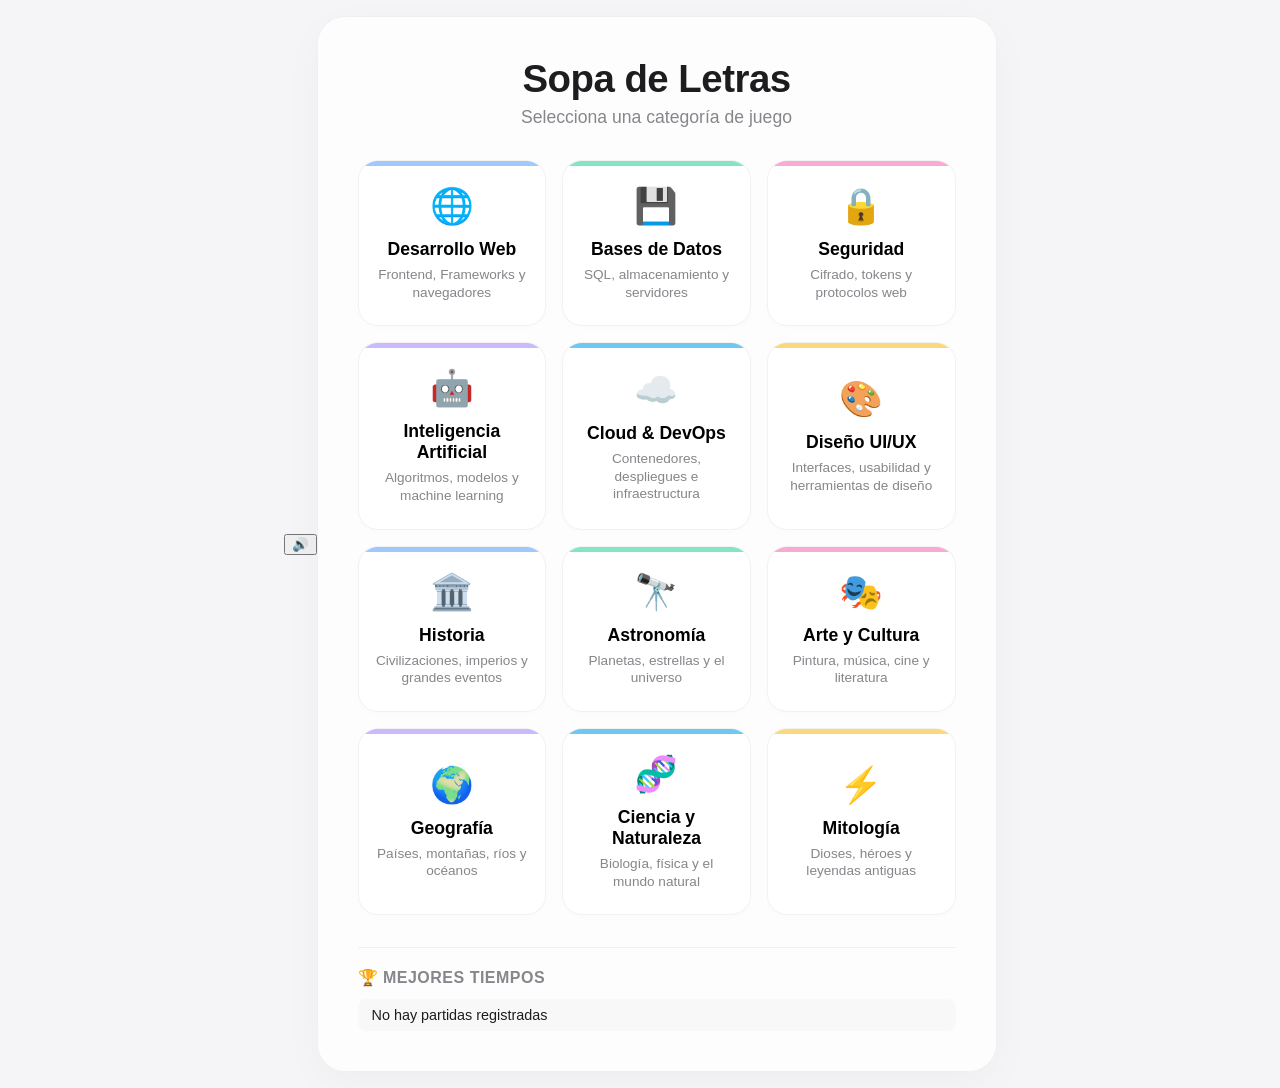
==== commit a8830be0: "Add floating music button to index.html" ====
--- a/index.html
+++ b/index.html
@@ -7,6 +7,7 @@
     <link rel="stylesheet" href="style.css" />
   </head>
   <body>
+    <button id="btn-musica" class="btn-musica-flotante" title="Música de fondo">🔊</button>
     <canvas
       id="lienzo-confeti"
       style="
@@ -121,4 +122,3 @@
     <script src="script.js"></script>
   </body>
 </html>
-
--- a/style.css
+++ b/style.css
@@ -0,0 +1,416 @@
+:root {
+  --bg-apple: #f5f5f7;
+  --text-primary: #1d1d1f;
+  --text-secondary: #86868b;
+  --accent-blue: #0071e3;
+  --glass-bg: rgba(255, 255, 255, 0.8);
+  --glass-border: rgba(0, 0, 0, 0.05);
+  --cell-size: 38px;
+}
+
+* {
+  box-sizing: border-box;
+}
+
+body {
+  font-family:
+    -apple-system, BlinkMacSystemFont, "Segoe UI", Roboto, sans-serif;
+  background-color: var(--bg-apple);
+  display: flex;
+  justify-content: center;
+  align-items: center;
+  min-height: 100vh;
+  margin: 0;
+  padding: 16px;
+  color: var(--text-primary);
+  overflow-x: hidden;
+}
+
+/* Pantalla de Selección de Categorías Premium */
+.contenedor-apple {
+  background-color: var(--glass-bg);
+  backdrop-filter: blur(20px);
+  -webkit-backdrop-filter: blur(20px);
+  padding: 40px;
+  border-radius: 28px;
+  box-shadow: 0 12px 40px rgba(0, 0, 0, 0.03);
+  text-align: center;
+  max-width: 680px;
+  width: 90%;
+  border: 1px solid var(--glass-border);
+}
+
+.contenedor-apple h1 {
+  font-size: 2.4rem;
+  font-weight: 700;
+  margin: 0;
+  letter-spacing: -0.5px;
+}
+.subtitulo {
+  font-size: 1.1rem;
+  color: var(--text-secondary);
+  margin-top: 6px;
+  margin-bottom: 32px;
+}
+
+.grid-categorias {
+  display: grid;
+  grid-template-columns: repeat(auto-fit, minmax(180px, 1fr));
+  gap: 16px;
+  margin-bottom: 32px;
+}
+
+/* Tarjetas de Selección estilo iOS */
+.tarjeta-categoria {
+  background-color: #ffffff;
+  border: 1px solid var(--glass-border);
+  border-radius: 20px;
+  padding: 24px 16px;
+  cursor: pointer;
+  transition: all 0.25s cubic-bezier(0.4, 0, 0.2, 1);
+  box-shadow: 0 2px 8px rgba(0, 0, 0, 0.01);
+  text-align: center;
+  position: relative;
+  overflow: hidden;
+}
+
+.tarjeta-categoria::before {
+  content: "";
+  position: absolute;
+  top: 0;
+  left: 0;
+  right: 0;
+  height: 5px;
+  background: rgba(96, 165, 250, 0.6); /* celeste pastel */
+}
+
+.tarjeta-categoria:nth-of-type(6n + 2)::before {
+  background: rgba(52, 211, 153, 0.6); /* verde menta pastel */
+}
+.tarjeta-categoria:nth-of-type(6n + 3)::before {
+  background: rgba(244, 114, 182, 0.6); /* rosa pastel */
+}
+.tarjeta-categoria:nth-of-type(6n + 4)::before {
+  background: rgba(167, 139, 250, 0.6); /* violeta pastel */
+}
+.tarjeta-categoria:nth-of-type(6n + 5)::before {
+  background: rgba(14, 165, 233, 0.6); /* celeste cielo pastel */
+}
+.tarjeta-categoria:nth-of-type(6n)::before {
+  background: rgba(251, 191, 36, 0.6); /* amarillo pastel */
+}
+
+.tarjeta-categoria:hover {
+  transform: translateY(-4px) scale(1.02);
+  box-shadow: 0 12px 24px rgba(0, 0, 0, 0.04);
+  border-color: rgba(0, 113, 227, 0.3);
+}
+
+.icono-cat {
+  font-size: 2.2rem;
+  margin-bottom: 12px;
+}
+.tarjeta-categoria h3 {
+  font-size: 1.1rem;
+  margin: 0 0 6px 0;
+  font-weight: 600;
+}
+.tarjeta-categoria p {
+  font-size: 0.85rem;
+  color: var(--text-secondary);
+  margin: 0;
+  line-height: 1.3;
+}
+
+/* Tabla de Récords */
+.seccion-records {
+  border-top: 1px solid var(--glass-border);
+  padding-top: 20px;
+  text-align: left;
+}
+.seccion-records h3 {
+  margin: 0 0 12px 0;
+  font-size: 1rem;
+  color: var(--text-secondary);
+  text-transform: uppercase;
+  letter-spacing: 0.5px;
+}
+#lista-records {
+  list-style: none;
+  padding: 0;
+  margin: 0;
+  display: flex;
+  flex-direction: column;
+  gap: 8px;
+}
+#lista-records li {
+  display: flex;
+  justify-content: space-between;
+  font-size: 0.9rem;
+  background: rgba(0, 0, 0, 0.02);
+  padding: 8px 14px;
+  border-radius: 8px;
+  font-weight: 500;
+}
+
+/* Contenedor del Juego Principal */
+.contenedor-principal {
+  background-color: #ffffff;
+  padding: 32px;
+  border-radius: 24px;
+  box-shadow: 0 8px 32px rgba(0, 0, 0, 0.03);
+  display: flex;
+  flex-direction: row;
+  gap: 40px;
+  align-items: flex-start;
+  max-width: 1000px;
+  width: 90%;
+  border: 1px solid var(--glass-border);
+}
+
+.panel-lateral {
+  flex: 1;
+  min-width: 0;
+  display: flex;
+  flex-direction: column;
+  align-items: flex-start;
+  align-self: stretch;
+}
+.panel-lateral h2 {
+  font-size: 1.8rem;
+  font-weight: 700;
+  margin: 0 0 16px 0;
+  letter-spacing: -0.5px;
+}
+
+.seccion-estado {
+  width: 100%;
+  margin-bottom: 20px;
+  background-color: var(--bg-apple);
+  padding: 14px;
+  border-radius: 14px;
+  box-sizing: border-box;
+}
+.cronometro,
+.contador-texto {
+  font-size: 0.9rem;
+  font-weight: 600;
+  color: #424245;
+  margin-bottom: 6px;
+}
+.barra-contenedor {
+  width: 100%;
+  height: 6px;
+  background-color: #e8e8ed;
+  border-radius: 3px;
+  overflow: hidden;
+  margin-top: 8px;
+}
+#barra-progreso {
+  width: 0%;
+  height: 100%;
+  background-color: #34c759;
+  transition: width 0.4s ease;
+}
+
+#contenedor-palabras {
+  display: flex;
+  flex-direction: column;
+  gap: 8px;
+  margin-bottom: 24px;
+  max-height: 240px;
+  overflow-y: auto;
+  width: 100%;
+}
+.palabra-lista {
+  font-size: 0.9rem;
+  font-weight: 600;
+  color: #424245;
+  background-color: var(--bg-apple);
+  padding: 8px 14px;
+  border-radius: 10px;
+  width: fit-content;
+  transition:
+    opacity 0.3s ease,
+    transform 0.3s ease;
+}
+.palabra-lista.tachada {
+  text-decoration: line-through;
+  color: var(--text-secondary);
+  opacity: 0.4;
+}
+
+.panel-tablero {
+  flex: 1.2;
+  min-width: 0;
+  display: flex;
+  justify-content: center;
+  width: 100%;
+}
+.contenedor-tablero-relativo {
+  position: relative;
+  border: 2px solid #e8e8ed;
+  border-radius: 14px;
+  background-color: #ffffff;
+  max-width: 100%;
+  overflow: hidden;
+}
+#capa-resaltadores {
+  position: absolute;
+  top: 0;
+  left: 0;
+  width: 100%;
+  height: 100%;
+  pointer-events: none;
+  z-index: 1;
+}
+.trazo-marcador {
+  position: absolute;
+  pointer-events: none;
+  mix-blend-mode: multiply;
+}
+
+/* El Grid - Sin Gaps para que el cálculo Touch no falle por espacios vacíos.
+   El tamaño de celda se controla 100% desde --cell-size, calculado en JS
+   según el espacio real disponible (celular, tablet o escritorio). */
+#tablero-sopa {
+  display: grid;
+  grid-template-columns: repeat(var(--columnas), var(--cell-size));
+  grid-template-rows: repeat(var(--filas), var(--cell-size));
+  gap: 0px;
+  background-color: transparent;
+  position: relative;
+  z-index: 2;
+  touch-action: none;
+}
+
+.celda {
+  width: var(--cell-size);
+  height: var(--cell-size);
+  background-color: transparent;
+  display: flex;
+  align-items: center;
+  justify-content: center;
+  font-size: calc(var(--cell-size) * 0.44);
+  font-weight: 600;
+  color: var(--text-primary);
+  cursor: pointer;
+  user-select: none;
+  border: 0.5px solid #f0f0f3;
+  box-sizing: border-box;
+}
+
+.celda.seleccionada {
+  background-color: rgba(0, 113, 227, 0.12) !important;
+}
+.celda.encontrada {
+  font-weight: 700;
+  border-color: transparent !important;
+}
+
+@keyframes parpadeoPista {
+  0%,
+  100% {
+    background-color: rgba(255, 59, 48, 0.2);
+  }
+  50% {
+    background-color: transparent;
+  }
+}
+.celda.pista-activa {
+  animation: parpadeoPista 0.5s ease-in-out 4;
+  color: #ff3b30 !important;
+}
+
+.botones-control {
+  display: flex;
+  gap: 12px;
+  width: 100%;
+  margin-top: auto;
+  padding-top: 16px;
+}
+#btn-reiniciar,
+#btn-pista,
+#btn-volver {
+  padding: 12px 20px;
+  font-size: 0.95rem;
+  font-weight: 600;
+  border: none;
+  border-radius: 14px;
+  cursor: pointer;
+  flex: 1;
+  text-align: center;
+}
+#btn-pista {
+  background-color: #e8e8ed;
+  color: var(--accent-blue);
+}
+#btn-volver {
+  background-color: rgba(255, 59, 48, 0.1);
+  color: #ff3b30;
+}
+
+#contenedor-palabras::-webkit-scrollbar {
+  width: 4px;
+}
+#contenedor-palabras::-webkit-scrollbar-thumb {
+  background: #d2d2d7;
+  border-radius: 10px;
+}
+
+/* ---------- RESPONSIVE ---------- */
+
+/* Tablets: el tablero pasa a ir arriba, la lista de palabras abajo,
+   y todo el ancho se aprovecha para que el tablero entre completo. */
+@media (max-width: 900px) {
+  body {
+    padding: 10px;
+    align-items: flex-start;
+  }
+  .contenedor-apple {
+    padding: 28px 20px;
+  }
+  .contenedor-principal {
+    flex-direction: column-reverse;
+    padding: 20px;
+    gap: 20px;
+    width: 100%;
+    max-width: 100%;
+    border-radius: 18px;
+  }
+  .panel-tablero {
+    justify-content: center;
+  }
+  .panel-lateral {
+    width: 100%;
+    align-self: stretch;
+  }
+  #contenedor-palabras {
+    max-height: 150px;
+  }
+}
+
+/* Celulares */
+@media (max-width: 520px) {
+  .contenedor-apple h1 {
+    font-size: 1.9rem;
+  }
+  .contenedor-principal {
+    padding: 14px;
+    border-radius: 14px;
+  }
+  .panel-lateral h2 {
+    font-size: 1.4rem;
+  }
+  .botones-control button {
+    padding: 12px 10px;
+    font-size: 0.85rem;
+  }
+  #contenedor-palabras {
+    max-height: 110px;
+    flex-direction: row;
+    flex-wrap: wrap;
+  }
+}
+
+
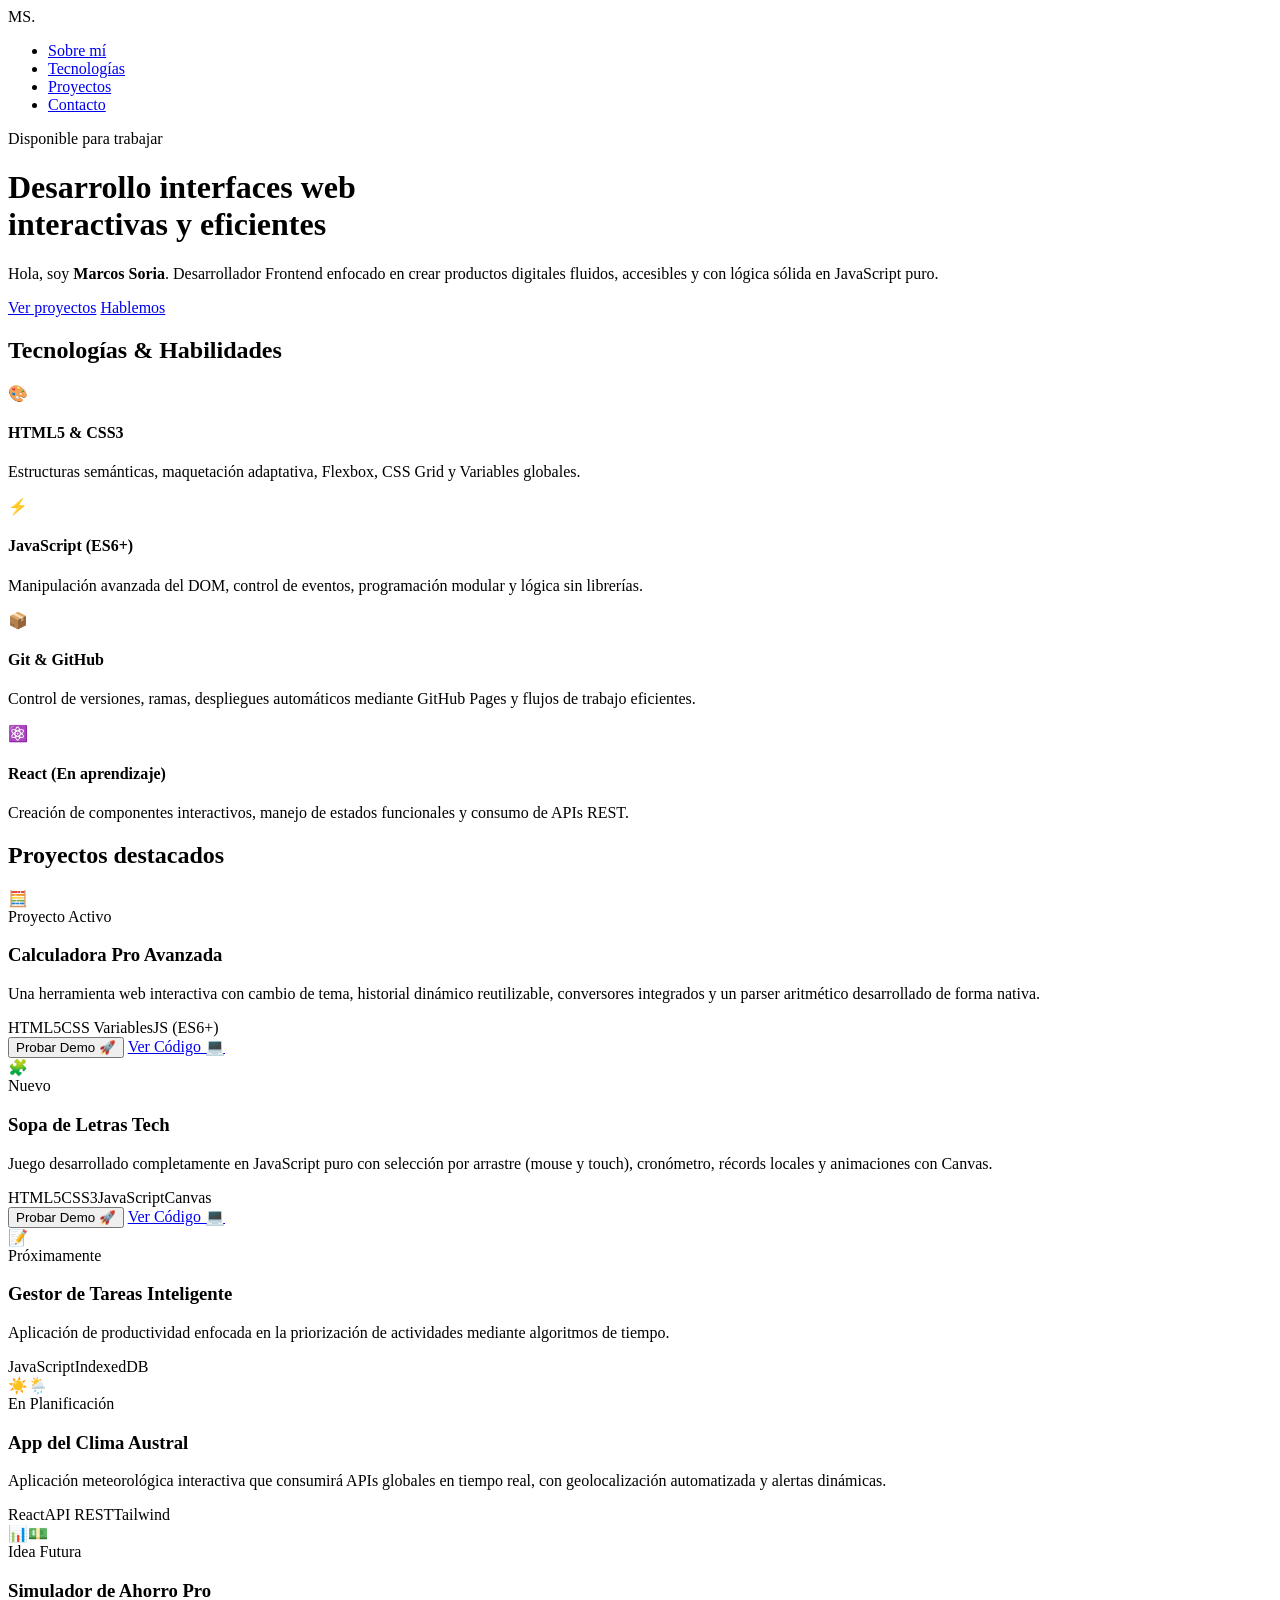
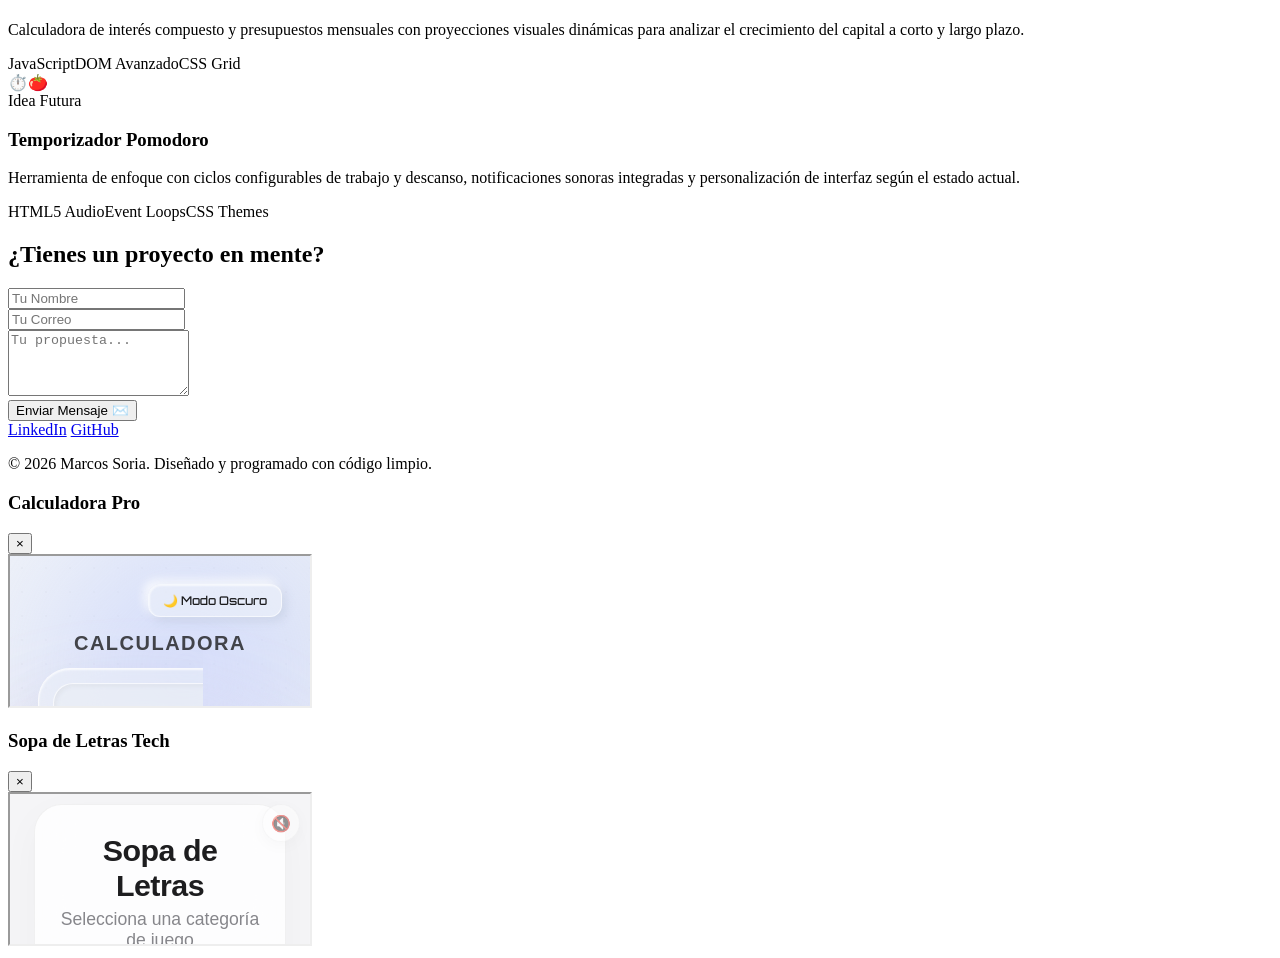
==== commit 0016a2b0: "Update index.html" ====
--- a/index.html
+++ b/index.html
@@ -2,123 +2,276 @@
 <html lang="es">
   <head>
     <meta charset="UTF-8" />
-    <meta name="viewport" content="width=device-width, initial-scale=1.0, maximum-scale=1.0, user-scalable=no" />
-    <title>Sopa de Letras - Apple Edition</title>
-    <link rel="stylesheet" href="style.css" />
+    <meta name="viewport" content="width=device-width, initial-scale=1.0" />
+    <title>Marcos Soria | Frontend Developer Portfolio</title>
+    <link rel="preconnect" href="https://fonts.googleapis.com" />
+    <link rel="preconnect" href="https://fonts.gstatic.com" crossorigin />
+    <link rel="stylesheet" href="portfolio.css?v=3" />
   </head>
   <body>
-    <button id="btn-musica" class="btn-musica-flotante" title="Música de fondo">🔊</button>
-    <canvas
-      id="lienzo-confeti"
-      style="
-        position: fixed;
-        top: 0;
-        left: 0;
-        width: 100vw;
-        height: 100vh;
-        pointer-events: none;
-        z-index: 999;
-      "
-    ></canvas>
-    <!-- Pantalla de Selección de Temas (Inspirada en Apple Arcade) -->
-    <div id="pantalla-inicio" class="contenedor-apple">
-      <h1>Sopa de Letras</h1>
-      <p class="subtitulo">Selecciona una categoría de juego</p>
-      <div class="grid-categorias">
-        <button class="tarjeta-categoria" data-tema="web">
-          <div class="icono-cat">🌐</div>
-          <h3>Desarrollo Web</h3>
-          <p>Frontend, Frameworks y navegadores</p>
-        </button>
-        <button class="tarjeta-categoria" data-tema="datos">
-          <div class="icono-cat">💾</div>
-          <h3>Bases de Datos</h3>
-          <p>SQL, almacenamiento y servidores</p>
-        </button>
-        <button class="tarjeta-categoria" data-tema="seguridad">
-          <div class="icono-cat">🔒</div>
-          <h3>Seguridad</h3>
-          <p>Cifrado, tokens y protocolos web</p>
-        </button>
-        <button class="tarjeta-categoria" data-tema="ia">
-          <div class="icono-cat">🤖</div>
-          <h3>Inteligencia Artificial</h3>
-          <p>Algoritmos, modelos y machine learning</p>
-        </button>
-        <button class="tarjeta-categoria" data-tema="cloud">
-          <div class="icono-cat">☁️</div>
-          <h3>Cloud &amp; DevOps</h3>
-          <p>Contenedores, despliegues e infraestructura</p>
-        </button>
-        <button class="tarjeta-categoria" data-tema="diseno">
-          <div class="icono-cat">🎨</div>
-          <h3>Diseño UI/UX</h3>
-          <p>Interfaces, usabilidad y herramientas de diseño</p>
-        </button>
-        <button class="tarjeta-categoria" data-tema="historia">
-          <div class="icono-cat">🏛️</div>
-          <h3>Historia</h3>
-          <p>Civilizaciones, imperios y grandes eventos</p>
-        </button>
-        <button class="tarjeta-categoria" data-tema="astronomia">
-          <div class="icono-cat">🔭</div>
-          <h3>Astronomía</h3>
-          <p>Planetas, estrellas y el universo</p>
-        </button>
-        <button class="tarjeta-categoria" data-tema="arte">
-          <div class="icono-cat">🎭</div>
-          <h3>Arte y Cultura</h3>
-          <p>Pintura, música, cine y literatura</p>
-        </button>
-        <button class="tarjeta-categoria" data-tema="geografia">
-          <div class="icono-cat">🌍</div>
-          <h3>Geografía</h3>
-          <p>Países, montañas, ríos y océanos</p>
-        </button>
-        <button class="tarjeta-categoria" data-tema="ciencia">
-          <div class="icono-cat">🧬</div>
-          <h3>Ciencia y Naturaleza</h3>
-          <p>Biología, física y el mundo natural</p>
-        </button>
-        <button class="tarjeta-categoria" data-tema="mitologia">
-          <div class="icono-cat">⚡</div>
-          <h3>Mitología</h3>
-          <p>Dioses, héroes y leyendas antiguas</p>
-        </button>
-      </div>
-      <div class="seccion-records">
-        <h3>🏆 Mejores Tiempos</h3>
-        <ul id="lista-records"></ul>
+    <nav class="navbar">
+      <div class="logo">MS<span>.</span></div>
+      <ul class="nav-links">
+        <li><a href="#about">Sobre mí</a></li>
+        <li><a href="#skills">Tecnologías</a></li>
+        <li><a href="#projects">Proyectos</a></li>
+        <li><a href="#contact">Contacto</a></li>
+      </ul>
+    </nav>
+
+    <header class="hero" id="about">
+      <div class="hero-content">
+        <span class="badge">Disponible para trabajar</span>
+        <h1>
+          Desarrollo interfaces web <br /><span class="text-gradient"
+            >interactivas y eficientes</span
+          >
+        </h1>
+        <p class="hero-subtitle">
+          Hola, soy <strong>Marcos Soria</strong>. Desarrollador Frontend
+          enfocado en crear productos digitales fluidos, accesibles y con lógica
+          sólida en JavaScript puro.
+        </p>
+        <div class="hero-buttons">
+          <a href="#projects" class="btn btn-primary">Ver proyectos</a>
+          <a href="#contact" class="btn btn-secondary">Hablemos</a>
+        </div>
+      </div>
+    </header>
+
+    <section class="skills-section" id="skills">
+      <h2 class="section-title">Tecnologías & Habilidades</h2>
+      <div class="skills-container">
+        <div class="skills-grid">
+          <div class="skill-card">
+            <div class="skill-icon">🎨</div>
+            <h4>HTML5 & CSS3</h4>
+            <p>
+              Estructuras semánticas, maquetación adaptativa, Flexbox, CSS Grid
+              y Variables globales.
+            </p>
+          </div>
+          <div class="skill-card">
+            <div class="skill-icon">⚡</div>
+            <h4>JavaScript (ES6+)</h4>
+            <p>
+              Manipulación avanzada del DOM, control de eventos, programación
+              modular y lógica sin librerías.
+            </p>
+          </div>
+          <div class="skill-card">
+            <div class="skill-icon">📦</div>
+            <h4>Git & GitHub</h4>
+            <p>
+              Control de versiones, ramas, despliegues automáticos mediante
+              GitHub Pages y flujos de trabajo eficientes.
+            </p>
+          </div>
+          <div class="skill-card">
+            <div class="skill-icon">⚛️</div>
+            <h4>React (En aprendizaje)</h4>
+            <p>
+              Creación de componentes interactivos, manejo de estados
+              funcionales y consumo de APIs REST.
+            </p>
+          </div>
+        </div>
+      </div>
+    </section>
+
+    <main class="projects-section" id="projects">
+      <h2 class="section-title">Proyectos destacados</h2>
+      <div class="projects-grid">
+        <article class="project-card">
+          <div class="project-image src-calc">🧮</div>
+          <div class="project-info">
+            <span class="project-tag">Proyecto Activo</span>
+            <h3>Calculadora Pro Avanzada</h3>
+            <p class="project-description">
+              Una herramienta web interactiva con cambio de tema, historial
+              dinámico reutilizable, conversores integrados y un parser
+              aritmético desarrollado de forma nativa.
+            </p>
+            <div class="project-tech">
+              <span>HTML5</span><span>CSS Variables</span><span>JS (ES6+)</span>
+            </div>
+            <div class="project-links">
+              <button id="open-calc-btn" class="btn-demo-link">
+                Probar Demo 🚀
+              </button>
+              <a
+                href="https://github.com/Marcossoria86/portfolio-developer/tree/main/calculadora"
+                target="_blank"
+                class="link-code"
+                >Ver Código 💻</a
+              >
+            </div>
+          </div>
+        </article>
+
+        <article class="project-card">
+          <div class="project-image src-wordsearch">🧩</div>
+          <div class="project-info">
+            <span class="project-tag">Nuevo</span>
+            <h3>Sopa de Letras Tech</h3>
+            <p class="project-description">
+              Juego desarrollado completamente en JavaScript puro con selección
+              por arrastre (mouse y touch), cronómetro, récords locales y
+              animaciones con Canvas.
+            </p>
+            <div class="project-tech">
+              <span>HTML5</span><span>CSS3</span><span>JavaScript</span
+              ><span>Canvas</span>
+            </div>
+            <div class="project-links">
+              <button id="open-sopa-btn" class="btn-demo-link">
+                Probar Demo 🚀
+              </button>
+              <a
+                href="https://github.com/Marcossoria86/portfolio-developer/tree/main/sopa-letras"
+                target="_blank"
+                class="link-code"
+                >Ver Código 💻</a
+              >
+            </div>
+          </div>
+        </article>
+
+        <article class="project-card future-card">
+          <div class="project-image src-future">📝</div>
+          <div class="project-info">
+            <span class="project-tag tag-future">Próximamente</span>
+            <h3>Gestor de Tareas Inteligente</h3>
+            <p class="project-description">
+              Aplicación de productividad enfocada en la priorización de
+              actividades mediante algoritmos de tiempo.
+            </p>
+            <div class="project-tech">
+              <span>JavaScript</span><span>IndexedDB</span>
+            </div>
+          </div>
+        </article>
+
+        <article class="project-card future-card">
+          <div class="project-image src-future">☀️🌦️</div>
+          <div class="project-info">
+            <span class="project-tag tag-future">En Planificación</span>
+            <h3>App del Clima Austral</h3>
+            <p class="project-description">
+              Aplicación meteorológica interactiva que consumirá APIs globales
+              en tiempo real, con geolocalización automatizada y alertas
+              dinámicas.
+            </p>
+            <div class="project-tech">
+              <span>React</span><span>API REST</span><span>Tailwind</span>
+            </div>
+          </div>
+        </article>
+
+        <article class="project-card future-card">
+          <div class="project-image src-future">📊💵</div>
+          <div class="project-info">
+            <span class="project-tag tag-future">Idea Futura</span>
+            <h3>Simulador de Ahorro Pro</h3>
+            <p class="project-description">
+              Calculadora de interés compuesto y presupuestos mensuales con
+              proyecciones visuales dinámicas para analizar el crecimiento del
+              capital a corto y largo plazo.
+            </p>
+            <div class="project-tech">
+              <span>JavaScript</span><span>DOM Avanzado</span
+              ><span>CSS Grid</span>
+            </div>
+          </div>
+        </article>
+
+        <article class="project-card future-card">
+          <div class="project-image src-future">⏱️🍅</div>
+          <div class="project-info">
+            <span class="project-tag tag-future">Idea Futura</span>
+            <h3>Temporizador Pomodoro</h3>
+            <p class="project-description">
+              Herramienta de enfoque con ciclos configurables de trabajo y
+              descanso, notificaciones sonoras integradas y personalización de
+              interfaz según el estado actual.
+            </p>
+            <div class="project-tech">
+              <span>HTML5 Audio</span><span>Event Loops</span
+              ><span>CSS Themes</span>
+            </div>
+          </div>
+        </article>
+      </div>
+    </main>
+
+    <footer class="contact-section" id="contact">
+      <div class="contact-container">
+        <h2>¿Tienes un proyecto en mente?</h2>
+        <form
+          action="https://formsubmit.co/molotoria@gmail.com"
+          method="POST"
+          id="portfolio-form"
+          class="contact-form"
+        >
+          <input type="hidden" name="_captcha" value="false" />
+          <div class="form-group">
+            <input type="text" name="name" placeholder="Tu Nombre" required />
+          </div>
+          <div class="form-group">
+            <input type="email" name="email" placeholder="Tu Correo" required />
+          </div>
+          <div class="form-group">
+            <textarea
+              name="message"
+              rows="4"
+              placeholder="Tu propuesta..."
+              required
+            ></textarea>
+          </div>
+          <button type="submit" class="btn btn-primary btn-submit">
+            Enviar Mensaje ✉️
+          </button>
+        </form>
+
+        <div class="social-links">
+          <a
+            href="https://www.linkedin.com/in/marcos-soria-74069b118/"
+            target="_blank"
+            >LinkedIn</a
+          >
+          <a href="https://github.com/Marcossoria86" target="_blank">GitHub</a>
+        </div>
+        <p class="footer-credits">
+          © 2026 Marcos Soria. Diseñado y programado con código limpio.
+        </p>
+      </div>
+    </footer>
+
+    <div id="calc-modal" class="modal-overlay">
+      <div class="modal-content">
+        <div class="modal-header">
+          <h3>Calculadora Pro</h3>
+          <button id="close-calc-btn" class="modal-close">&times;</button>
+        </div>
+        <div class="modal-body">
+          <iframe src="calculadora/index.html" class="modal-iframe"></iframe>
+        </div>
       </div>
     </div>
-    <!-- Pantalla del Juego Real -->
-    <div id="pantalla-juego" class="contenedor-principal" style="display: none">
-      <div class="panel-lateral">
-        <h2 id="titulo-categoria">Sopa de Letras</h2>
-        <div class="seccion-estado">
-          <div class="cronometro">
-            Tiempo: <span id="tiempo-reloj">00:00</span>
-          </div>
-          <div class="contador-texto">
-            Progreso: <span id="num-progreso">0/0</span>
-          </div>
-          <div class="barra-contenedor">
-            <div id="barra-progreso"></div>
-          </div>
-        </div>
-        <div id="contenedor-palabras"></div>
-        <div class="botones-control">
-          <button id="btn-pista" class="btn-secundario">💡 Pista</button>
-          <button id="btn-volver" class="btn-rojo">Menu</button>
-        </div>
-      </div>
-      <div class="panel-tablero">
-        <div class="contenedor-tablero-relativo">
-          <div id="capa-resaltadores"></div>
-          <div id="tablero-sopa"></div>
+
+    <div id="sopa-modal" class="modal-overlay">
+      <div class="modal-content modal-large">
+        <div class="modal-header">
+          <h3>Sopa de Letras Tech</h3>
+          <button id="close-sopa-btn" class="modal-close">&times;</button>
+        </div>
+        <div class="modal-body">
+          <iframe src="sopa-letras/index.html" class="modal-iframe"></iframe>
         </div>
       </div>
     </div>
-    <script src="script.js"></script>
+
+    <script src="portfolio.js"></script>
   </body>
 </html>
+
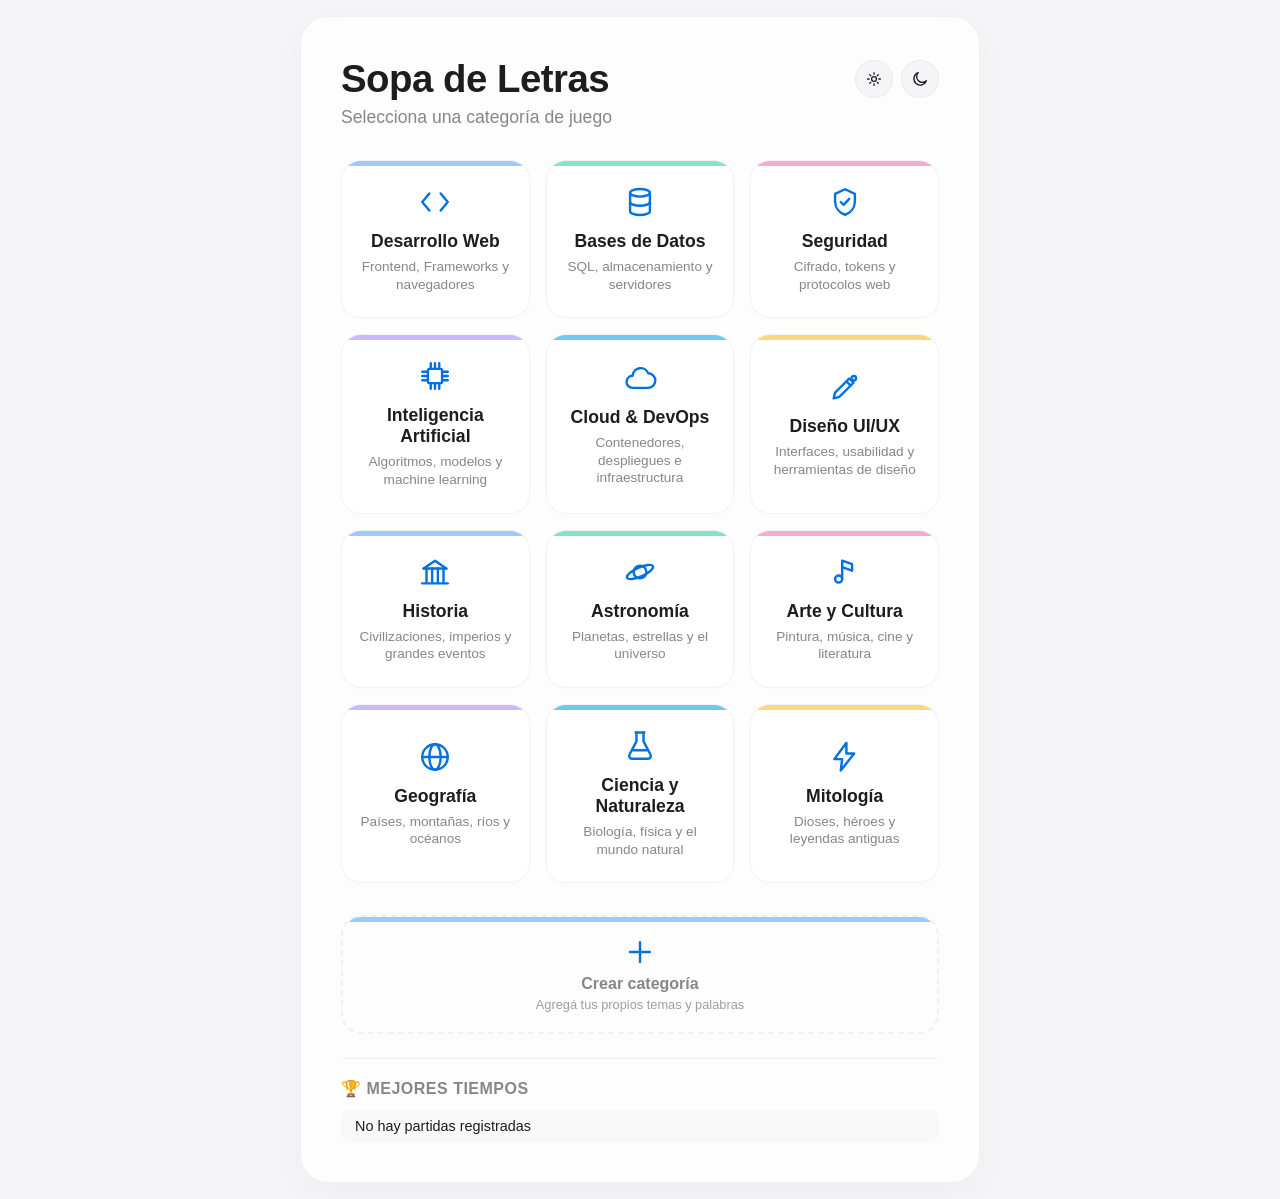
==== commit 1aadc7d4: "Add files via upload" ====
--- a/index.html
+++ b/index.html
@@ -2,276 +2,250 @@
 <html lang="es">
   <head>
     <meta charset="UTF-8" />
-    <meta name="viewport" content="width=device-width, initial-scale=1.0" />
-    <title>Marcos Soria | Frontend Developer Portfolio</title>
-    <link rel="preconnect" href="https://fonts.googleapis.com" />
-    <link rel="preconnect" href="https://fonts.gstatic.com" crossorigin />
-    <link rel="stylesheet" href="portfolio.css?v=3" />
+    <meta name="viewport" content="width=device-width, initial-scale=1.0, maximum-scale=1.0, user-scalable=no" />
+    <title>Sopa de Letras</title>
+    <link rel="stylesheet" href="style.css" />
   </head>
   <body>
-    <nav class="navbar">
-      <div class="logo">MS<span>.</span></div>
-      <ul class="nav-links">
-        <li><a href="#about">Sobre mí</a></li>
-        <li><a href="#skills">Tecnologías</a></li>
-        <li><a href="#projects">Proyectos</a></li>
-        <li><a href="#contact">Contacto</a></li>
-      </ul>
-    </nav>
-
-    <header class="hero" id="about">
-      <div class="hero-content">
-        <span class="badge">Disponible para trabajar</span>
-        <h1>
-          Desarrollo interfaces web <br /><span class="text-gradient"
-            >interactivas y eficientes</span
-          >
-        </h1>
-        <p class="hero-subtitle">
-          Hola, soy <strong>Marcos Soria</strong>. Desarrollador Frontend
-          enfocado en crear productos digitales fluidos, accesibles y con lógica
-          sólida en JavaScript puro.
-        </p>
-        <div class="hero-buttons">
-          <a href="#projects" class="btn btn-primary">Ver proyectos</a>
-          <a href="#contact" class="btn btn-secondary">Hablemos</a>
-        </div>
-      </div>
-    </header>
-
-    <section class="skills-section" id="skills">
-      <h2 class="section-title">Tecnologías & Habilidades</h2>
-      <div class="skills-container">
-        <div class="skills-grid">
-          <div class="skill-card">
-            <div class="skill-icon">🎨</div>
-            <h4>HTML5 & CSS3</h4>
-            <p>
-              Estructuras semánticas, maquetación adaptativa, Flexbox, CSS Grid
-              y Variables globales.
-            </p>
-          </div>
-          <div class="skill-card">
-            <div class="skill-icon">⚡</div>
-            <h4>JavaScript (ES6+)</h4>
-            <p>
-              Manipulación avanzada del DOM, control de eventos, programación
-              modular y lógica sin librerías.
-            </p>
-          </div>
-          <div class="skill-card">
-            <div class="skill-icon">📦</div>
-            <h4>Git & GitHub</h4>
-            <p>
-              Control de versiones, ramas, despliegues automáticos mediante
-              GitHub Pages y flujos de trabajo eficientes.
-            </p>
-          </div>
-          <div class="skill-card">
-            <div class="skill-icon">⚛️</div>
-            <h4>React (En aprendizaje)</h4>
-            <p>
-              Creación de componentes interactivos, manejo de estados
-              funcionales y consumo de APIs REST.
-            </p>
-          </div>
-        </div>
-      </div>
-    </section>
-
-    <main class="projects-section" id="projects">
-      <h2 class="section-title">Proyectos destacados</h2>
-      <div class="projects-grid">
-        <article class="project-card">
-          <div class="project-image src-calc">🧮</div>
-          <div class="project-info">
-            <span class="project-tag">Proyecto Activo</span>
-            <h3>Calculadora Pro Avanzada</h3>
-            <p class="project-description">
-              Una herramienta web interactiva con cambio de tema, historial
-              dinámico reutilizable, conversores integrados y un parser
-              aritmético desarrollado de forma nativa.
-            </p>
-            <div class="project-tech">
-              <span>HTML5</span><span>CSS Variables</span><span>JS (ES6+)</span>
-            </div>
-            <div class="project-links">
-              <button id="open-calc-btn" class="btn-demo-link">
-                Probar Demo 🚀
-              </button>
-              <a
-                href="https://github.com/Marcossoria86/portfolio-developer/tree/main/calculadora"
-                target="_blank"
-                class="link-code"
-                >Ver Código 💻</a
-              >
-            </div>
-          </div>
-        </article>
-
-        <article class="project-card">
-          <div class="project-image src-wordsearch">🧩</div>
-          <div class="project-info">
-            <span class="project-tag">Nuevo</span>
-            <h3>Sopa de Letras Tech</h3>
-            <p class="project-description">
-              Juego desarrollado completamente en JavaScript puro con selección
-              por arrastre (mouse y touch), cronómetro, récords locales y
-              animaciones con Canvas.
-            </p>
-            <div class="project-tech">
-              <span>HTML5</span><span>CSS3</span><span>JavaScript</span
-              ><span>Canvas</span>
-            </div>
-            <div class="project-links">
-              <button id="open-sopa-btn" class="btn-demo-link">
-                Probar Demo 🚀
-              </button>
-              <a
-                href="https://github.com/Marcossoria86/portfolio-developer/tree/main/sopa-letras"
-                target="_blank"
-                class="link-code"
-                >Ver Código 💻</a
-              >
-            </div>
-          </div>
-        </article>
-
-        <article class="project-card future-card">
-          <div class="project-image src-future">📝</div>
-          <div class="project-info">
-            <span class="project-tag tag-future">Próximamente</span>
-            <h3>Gestor de Tareas Inteligente</h3>
-            <p class="project-description">
-              Aplicación de productividad enfocada en la priorización de
-              actividades mediante algoritmos de tiempo.
-            </p>
-            <div class="project-tech">
-              <span>JavaScript</span><span>IndexedDB</span>
-            </div>
-          </div>
-        </article>
-
-        <article class="project-card future-card">
-          <div class="project-image src-future">☀️🌦️</div>
-          <div class="project-info">
-            <span class="project-tag tag-future">En Planificación</span>
-            <h3>App del Clima Austral</h3>
-            <p class="project-description">
-              Aplicación meteorológica interactiva que consumirá APIs globales
-              en tiempo real, con geolocalización automatizada y alertas
-              dinámicas.
-            </p>
-            <div class="project-tech">
-              <span>React</span><span>API REST</span><span>Tailwind</span>
-            </div>
-          </div>
-        </article>
-
-        <article class="project-card future-card">
-          <div class="project-image src-future">📊💵</div>
-          <div class="project-info">
-            <span class="project-tag tag-future">Idea Futura</span>
-            <h3>Simulador de Ahorro Pro</h3>
-            <p class="project-description">
-              Calculadora de interés compuesto y presupuestos mensuales con
-              proyecciones visuales dinámicas para analizar el crecimiento del
-              capital a corto y largo plazo.
-            </p>
-            <div class="project-tech">
-              <span>JavaScript</span><span>DOM Avanzado</span
-              ><span>CSS Grid</span>
-            </div>
-          </div>
-        </article>
-
-        <article class="project-card future-card">
-          <div class="project-image src-future">⏱️🍅</div>
-          <div class="project-info">
-            <span class="project-tag tag-future">Idea Futura</span>
-            <h3>Temporizador Pomodoro</h3>
-            <p class="project-description">
-              Herramienta de enfoque con ciclos configurables de trabajo y
-              descanso, notificaciones sonoras integradas y personalización de
-              interfaz según el estado actual.
-            </p>
-            <div class="project-tech">
-              <span>HTML5 Audio</span><span>Event Loops</span
-              ><span>CSS Themes</span>
-            </div>
-          </div>
-        </article>
-      </div>
-    </main>
-
-    <footer class="contact-section" id="contact">
-      <div class="contact-container">
-        <h2>¿Tienes un proyecto en mente?</h2>
-        <form
-          action="https://formsubmit.co/molotoria@gmail.com"
-          method="POST"
-          id="portfolio-form"
-          class="contact-form"
+    <script>
+      // Aplicamos el modo oscuro ANTES de pintar la página, para que no haya
+      // un parpadeo de claro->oscuro al cargar.
+      if (localStorage.getItem("sopa_modo_oscuro") === "1") {
+        document.documentElement.dataset.modo = "oscuro";
+      }
+    </script>
+    <!-- El botón de modo oscuro y el de ajustes viven acá en el arranque;
+         el script.js mueve la barra dentro del header de cada pantalla
+         (inicio, juego o editor) para que nunca quede tapando nada. -->
+    <div class="barra-flotante" id="barra-flotante">
+      <button id="btn-ajustes" class="btn-flotante" title="Ajustes"></button>
+      <button id="btn-oscuro" class="btn-flotante" title="Modo oscuro"></button>
+    </div>
+    <div id="panel-ajustes" class="panel-ajustes" hidden>
+      <div class="fila-ajuste">
+        <label id="label-ajuste-idioma" for="select-idioma">Idioma</label>
+        <select id="select-idioma"></select>
+      </div>
+      <div class="fila-ajuste">
+        <label id="label-ajuste-tipografia" for="select-tipografia"
+          >Tipografía</label
         >
-          <input type="hidden" name="_captcha" value="false" />
-          <div class="form-group">
-            <input type="text" name="name" placeholder="Tu Nombre" required />
-          </div>
-          <div class="form-group">
-            <input type="email" name="email" placeholder="Tu Correo" required />
-          </div>
-          <div class="form-group">
-            <textarea
-              name="message"
-              rows="4"
-              placeholder="Tu propuesta..."
-              required
-            ></textarea>
-          </div>
-          <button type="submit" class="btn btn-primary btn-submit">
-            Enviar Mensaje ✉️
-          </button>
-        </form>
-
-        <div class="social-links">
-          <a
-            href="https://www.linkedin.com/in/marcos-soria-74069b118/"
-            target="_blank"
-            >LinkedIn</a
-          >
-          <a href="https://github.com/Marcossoria86" target="_blank">GitHub</a>
-        </div>
-        <p class="footer-credits">
-          © 2026 Marcos Soria. Diseñado y programado con código limpio.
-        </p>
-      </div>
-    </footer>
-
-    <div id="calc-modal" class="modal-overlay">
-      <div class="modal-content">
-        <div class="modal-header">
-          <h3>Calculadora Pro</h3>
-          <button id="close-calc-btn" class="modal-close">&times;</button>
-        </div>
-        <div class="modal-body">
-          <iframe src="calculadora/index.html" class="modal-iframe"></iframe>
-        </div>
-      </div>
-    </div>
-
-    <div id="sopa-modal" class="modal-overlay">
-      <div class="modal-content modal-large">
-        <div class="modal-header">
-          <h3>Sopa de Letras Tech</h3>
-          <button id="close-sopa-btn" class="modal-close">&times;</button>
-        </div>
-        <div class="modal-body">
-          <iframe src="sopa-letras/index.html" class="modal-iframe"></iframe>
-        </div>
-      </div>
-    </div>
-
-    <script src="portfolio.js"></script>
+        <select id="select-tipografia">
+          <option id="opt-tipo-sistema" value="sistema">Predeterminada</option>
+          <option id="opt-tipo-serif" value="serif">Serif</option>
+          <option id="opt-tipo-mono" value="mono">Monoespaciada</option>
+          <option id="opt-tipo-redondeada" value="redondeada">
+            Redondeada
+          </option>
+        </select>
+      </div>
+      <div class="fila-ajuste fila-switch">
+        <label id="label-ajuste-negrita" for="chk-negrita">Negrita</label>
+        <input type="checkbox" id="chk-negrita" />
+      </div>
+      <div class="fila-ajuste fila-switch">
+        <label id="label-ajuste-adblock" for="chk-adblock"
+          >Bloqueador de anuncios
+          <span id="etiqueta-proximamente" class="etiqueta-proximamente"
+            >(próximamente)</span
+          ></label
+        >
+        <input type="checkbox" id="chk-adblock" />
+      </div>
+    </div>
+    <canvas
+      id="lienzo-confeti"
+      style="
+        position: fixed;
+        top: 0;
+        left: 0;
+        width: 100vw;
+        height: 100vh;
+        pointer-events: none;
+        z-index: 999;
+      "
+    ></canvas>
+    <!-- Pantalla de Selección de Temas (Inspirada en Apple Arcade) -->
+    <div id="pantalla-inicio" class="contenedor-apple">
+      <div class="cabecera-inicio">
+        <h1 id="titulo-inicio">Sopa de Letras</h1>
+        <div id="anchor-inicio" class="anchor-flotante"></div>
+      </div>
+      <p id="subtitulo-inicio" class="subtitulo">
+        Selecciona una categoría de juego
+      </p>
+      <div class="grid-categorias">
+        <button class="tarjeta-categoria" data-tema="web">
+          <div class="icono-cat">
+            <svg viewBox="0 0 24 24" fill="none" stroke="currentColor" stroke-width="1.7" stroke-linecap="round" stroke-linejoin="round"><path d="M8 6L3 12L8 18M16 6L21 12L16 18" /></svg>
+          </div>
+          <h3>Desarrollo Web</h3>
+          <p>Frontend, Frameworks y navegadores</p>
+        </button>
+        <button class="tarjeta-categoria" data-tema="datos">
+          <div class="icono-cat">
+            <svg viewBox="0 0 24 24" fill="none" stroke="currentColor" stroke-width="1.7" stroke-linecap="round" stroke-linejoin="round"><ellipse cx="12" cy="5.5" rx="7" ry="2.7" /><path d="M5 5.5V18.5A7 2.7 0 0 0 19 18.5V5.5" /><path d="M5 12A7 2.7 0 0 0 19 12" /></svg>
+          </div>
+          <h3>Bases de Datos</h3>
+          <p>SQL, almacenamiento y servidores</p>
+        </button>
+        <button class="tarjeta-categoria" data-tema="seguridad">
+          <div class="icono-cat">
+            <svg viewBox="0 0 24 24" fill="none" stroke="currentColor" stroke-width="1.7" stroke-linecap="round" stroke-linejoin="round"><path d="M12 3l7 3.2v5.3c0 4.7-3 8.2-7 9.5-4-1.3-7-4.8-7-9.5V6.2L12 3z" /><path d="M9 12l2 2 4-4.2" /></svg>
+          </div>
+          <h3>Seguridad</h3>
+          <p>Cifrado, tokens y protocolos web</p>
+        </button>
+        <button class="tarjeta-categoria" data-tema="ia">
+          <div class="icono-cat">
+            <svg viewBox="0 0 24 24" fill="none" stroke="currentColor" stroke-width="1.7" stroke-linecap="round" stroke-linejoin="round"><rect x="7" y="7" width="10" height="10" rx="1.2" /><path d="M9 7V3M12 7V3M15 7V3M9 21v-4M12 21v-4M15 21v-4M7 9H3M7 12H3M7 15H3M21 9h-4M21 12h-4M21 15h-4" /></svg>
+          </div>
+          <h3>Inteligencia Artificial</h3>
+          <p>Algoritmos, modelos y machine learning</p>
+        </button>
+        <button class="tarjeta-categoria" data-tema="cloud">
+          <div class="icono-cat">
+            <svg viewBox="0 0 24 24" fill="none" stroke="currentColor" stroke-width="1.7" stroke-linecap="round" stroke-linejoin="round"><path d="M6.8 19a4.3 4.3 0 0 1 0-8.6 5.7 5.7 0 0 1 11-1.7A4.3 4.3 0 0 1 17.5 19H6.8z" /></svg>
+          </div>
+          <h3>Cloud &amp; DevOps</h3>
+          <p>Contenedores, despliegues e infraestructura</p>
+        </button>
+        <button class="tarjeta-categoria" data-tema="diseno">
+          <div class="icono-cat">
+            <svg viewBox="0 0 24 24" fill="none" stroke="currentColor" stroke-width="1.7" stroke-linecap="round" stroke-linejoin="round"><path d="M4 20l1-4L15 6l3 3L8 19l-4 1z" /><path d="M13 8l3 3" /><circle cx="18.2" cy="5.8" r="1.6" /></svg>
+          </div>
+          <h3>Diseño UI/UX</h3>
+          <p>Interfaces, usabilidad y herramientas de diseño</p>
+        </button>
+        <button class="tarjeta-categoria" data-tema="historia">
+          <div class="icono-cat">
+            <svg viewBox="0 0 24 24" fill="none" stroke="currentColor" stroke-width="1.7" stroke-linecap="round" stroke-linejoin="round"><path d="M4 9.5L12 4l8 5.5" /><path d="M4 9.5h16" /><path d="M6 9.5V19M10 9.5V19M14 9.5V19M18 9.5V19" /><path d="M3 20h18" /></svg>
+          </div>
+          <h3>Historia</h3>
+          <p>Civilizaciones, imperios y grandes eventos</p>
+        </button>
+        <button class="tarjeta-categoria" data-tema="astronomia">
+          <div class="icono-cat">
+            <svg viewBox="0 0 24 24" fill="none" stroke="currentColor" stroke-width="1.7" stroke-linecap="round" stroke-linejoin="round"><circle cx="12" cy="12" r="4.5" /><ellipse cx="12" cy="12" rx="10" ry="3.2" transform="rotate(-24 12 12)" /></svg>
+          </div>
+          <h3>Astronomía</h3>
+          <p>Planetas, estrellas y el universo</p>
+        </button>
+        <button class="tarjeta-categoria" data-tema="arte">
+          <div class="icono-cat">
+            <svg viewBox="0 0 24 24" fill="none" stroke="currentColor" stroke-width="1.7" stroke-linecap="round" stroke-linejoin="round"><circle cx="7.5" cy="17" r="2.5" /><path d="M10 17V4l7 2.4V11" /><path d="M10 8.5L17 11" /></svg>
+          </div>
+          <h3>Arte y Cultura</h3>
+          <p>Pintura, música, cine y literatura</p>
+        </button>
+        <button class="tarjeta-categoria" data-tema="geografia">
+          <div class="icono-cat">
+            <svg viewBox="0 0 24 24" fill="none" stroke="currentColor" stroke-width="1.7" stroke-linecap="round" stroke-linejoin="round"><circle cx="12" cy="12" r="9" /><ellipse cx="12" cy="12" rx="4" ry="9" /><path d="M3 12h18" /></svg>
+          </div>
+          <h3>Geografía</h3>
+          <p>Países, montañas, ríos y océanos</p>
+        </button>
+        <button class="tarjeta-categoria" data-tema="ciencia">
+          <div class="icono-cat">
+            <svg viewBox="0 0 24 24" fill="none" stroke="currentColor" stroke-width="1.7" stroke-linecap="round" stroke-linejoin="round"><path d="M9.5 2.5v6.2L4.6 18a2 2 0 0 0 1.8 3h11.2a2 2 0 0 0 1.8-3l-4.9-9.3V2.5" /><path d="M9 2.5h6" /><path d="M7.2 15h9.6" /></svg>
+          </div>
+          <h3>Ciencia y Naturaleza</h3>
+          <p>Biología, física y el mundo natural</p>
+        </button>
+        <button class="tarjeta-categoria" data-tema="mitologia">
+          <div class="icono-cat">
+            <svg viewBox="0 0 24 24" fill="none" stroke="currentColor" stroke-width="1.7" stroke-linecap="round" stroke-linejoin="round"><path d="M13 2L4.5 13.5H10L9 21.5L18.5 9.5H13L13 2z" /></svg>
+          </div>
+          <h3>Mitología</h3>
+          <p>Dioses, héroes y leyendas antiguas</p>
+        </button>
+      </div>
+      <div id="grid-personalizadas" class="grid-categorias grid-personalizadas"></div>
+      <button id="btn-abrir-editor" class="tarjeta-categoria tarjeta-agregar">
+        <div class="icono-cat">
+          <svg viewBox="0 0 24 24" fill="none" stroke="currentColor" stroke-width="1.7" stroke-linecap="round" stroke-linejoin="round"><path d="M12 5v14M5 12h14" /></svg>
+        </div>
+        <h3 id="titulo-crear-cat">Crear categoría</h3>
+        <p id="desc-crear-cat">Agregá tus propios temas y palabras</p>
+      </button>
+      <div class="seccion-records">
+        <h3 id="titulo-records">🏆 Mejores Tiempos</h3>
+        <ul id="lista-records"></ul>
+      </div>
+    </div>
+    <!-- Pantalla del Editor de Categorías -->
+    <div id="pantalla-editor" class="contenedor-apple contenedor-editor" style="display: none">
+      <div class="cabecera-inicio">
+        <h1 id="titulo-editor">Crear categoría</h1>
+        <div id="anchor-editor" class="anchor-flotante"></div>
+      </div>
+      <p id="desc-editor" class="subtitulo">
+        Elegí un nombre, un ícono y las palabras que quieras. No hace falta
+        que tengan el mismo largo, el juego las acomoda solo.
+      </p>
+      <label id="label-nombre-cat" class="etiqueta-campo" for="input-nombre-cat">Nombre de la categoría</label>
+      <input
+        type="text"
+        id="input-nombre-cat"
+        class="campo-editor"
+        maxlength="30"
+        placeholder="Ej: Deportes, Cocina, Series..."
+      />
+      <label id="label-icono-cat" class="etiqueta-campo" for="input-icono-cat">Ícono (un emoji, opcional)</label>
+      <input
+        type="text"
+        id="input-icono-cat"
+        class="campo-editor"
+        maxlength="4"
+        placeholder="⚽"
+      />
+      <label id="label-palabras-cat" class="etiqueta-campo" for="input-palabras-cat"
+        >Palabras (una por línea o separadas por coma)</label
+      >
+      <textarea
+        id="input-palabras-cat"
+        class="campo-editor area-editor"
+        rows="8"
+        placeholder="FUTBOL, BASQUET, TENIS, NATACION, MARATON..."
+      ></textarea>
+      <p id="msg-editor" class="msg-editor"></p>
+      <div class="botones-editor">
+        <button id="btn-guardar-cat" class="btn-primario">Guardar categoría</button>
+        <button id="btn-cancelar-editor" class="btn-secundario">Cancelar</button>
+      </div>
+    </div>
+    <!-- Pantalla del Juego Real -->
+    <div id="pantalla-juego" class="contenedor-principal" style="display: none">
+      <div class="panel-lateral">
+        <div class="cabecera-juego">
+          <div class="titulo-bloque">
+            <span class="marca-juego">Sopa de Letras</span>
+            <h2 id="titulo-categoria">Categoría</h2>
+          </div>
+          <div class="estado-inline">
+            <span id="tiempo-reloj" class="cronometro">00:00</span>
+            <span id="num-progreso" class="contador-texto">0/0</span>
+          </div>
+          <div id="anchor-juego" class="anchor-flotante"></div>
+        </div>
+        <div class="seccion-estado">
+          <div class="barra-contenedor">
+            <div id="barra-progreso"></div>
+          </div>
+        </div>
+        <div id="contenedor-palabras"></div>
+        <div class="botones-control">
+          <button id="btn-pista" class="btn-secundario">💡 Pista</button>
+          <button id="btn-volver" class="btn-rojo">Menu</button>
+        </div>
+      </div>
+      <div class="panel-tablero">
+        <div class="contenedor-tablero-relativo">
+          <div id="capa-resaltadores"></div>
+          <div id="tablero-sopa"></div>
+        </div>
+      </div>
+    </div>
+    <script src="script.js"></script>
   </body>
 </html>
-
--- a/style.css
+++ b/style.css
@@ -0,0 +1,825 @@
+:root {
+  --bg-apple: #f5f5f7;
+  --text-primary: #1d1d1f;
+  --text-secondary: #86868b;
+  --accent-blue: #0071e3;
+  --glass-bg: rgba(255, 255, 255, 0.8);
+  --glass-border: rgba(0, 0, 0, 0.05);
+  --card-bg: #ffffff;
+  --board-border: #e8e8ed;
+  --cell-border: #f0f0f3;
+  --cell-size: 38px;
+}
+
+html[data-modo="oscuro"] {
+  --bg-apple: #1c1c1e;
+  --text-primary: #f5f5f7;
+  --text-secondary: #a1a1a6;
+  --glass-bg: rgba(28, 28, 30, 0.75);
+  --glass-border: rgba(255, 255, 255, 0.08);
+  --card-bg: #2c2c2e;
+  --board-border: #3a3a3c;
+  --cell-border: #3a3a3c;
+}
+
+html[data-modo="oscuro"] body {
+  background-color: #000000;
+}
+
+* {
+  box-sizing: border-box;
+}
+
+body {
+  font-family:
+    -apple-system, BlinkMacSystemFont, "Segoe UI", Roboto, sans-serif;
+  background-color: var(--bg-apple);
+  display: flex;
+  justify-content: center;
+  align-items: center;
+  min-height: 100vh;
+  margin: 0;
+  padding: 16px;
+  color: var(--text-primary);
+  overflow-x: hidden;
+}
+
+/* Pantalla de Selección de Categorías Premium */
+.contenedor-apple {
+  background-color: var(--glass-bg);
+  backdrop-filter: blur(20px);
+  -webkit-backdrop-filter: blur(20px);
+  padding: 40px;
+  border-radius: 28px;
+  box-shadow: 0 12px 40px rgba(0, 0, 0, 0.03);
+  text-align: center;
+  max-width: 680px;
+  width: 90%;
+  border: 1px solid var(--glass-border);
+}
+
+.cabecera-inicio {
+  display: flex;
+  align-items: center;
+  justify-content: space-between;
+  gap: 12px;
+}
+
+.contenedor-apple h1 {
+  font-size: 2.4rem;
+  font-weight: 700;
+  margin: 0;
+  letter-spacing: -0.5px;
+  text-align: left;
+}
+.subtitulo {
+  font-size: 1.1rem;
+  color: var(--text-secondary);
+  margin-top: 6px;
+  margin-bottom: 32px;
+  text-align: left;
+}
+
+.grid-categorias {
+  display: grid;
+  grid-template-columns: repeat(auto-fit, minmax(180px, 1fr));
+  gap: 16px;
+  margin-bottom: 32px;
+}
+
+/* Tarjetas de Selección estilo iOS */
+.tarjeta-categoria {
+  background-color: var(--card-bg);
+  border: 1px solid var(--glass-border);
+  border-radius: 20px;
+  padding: 24px 16px;
+  cursor: pointer;
+  transition: all 0.25s cubic-bezier(0.4, 0, 0.2, 1);
+  box-shadow: 0 2px 8px rgba(0, 0, 0, 0.01);
+  text-align: center;
+  color: var(--text-primary);
+  font-family: inherit;
+  position: relative;
+  overflow: hidden;
+}
+
+.tarjeta-categoria::before {
+  content: "";
+  position: absolute;
+  top: 0;
+  left: 0;
+  right: 0;
+  height: 5px;
+  background: rgba(96, 165, 250, 0.6); /* celeste pastel */
+}
+
+.tarjeta-categoria:nth-of-type(6n + 2)::before {
+  background: rgba(52, 211, 153, 0.6); /* verde menta pastel */
+}
+.tarjeta-categoria:nth-of-type(6n + 3)::before {
+  background: rgba(244, 114, 182, 0.6); /* rosa pastel */
+}
+.tarjeta-categoria:nth-of-type(6n + 4)::before {
+  background: rgba(167, 139, 250, 0.6); /* violeta pastel */
+}
+.tarjeta-categoria:nth-of-type(6n + 5)::before {
+  background: rgba(14, 165, 233, 0.6); /* celeste cielo pastel */
+}
+.tarjeta-categoria:nth-of-type(6n)::before {
+  background: rgba(251, 191, 36, 0.6); /* amarillo pastel */
+}
+
+.tarjeta-categoria:hover {
+  transform: translateY(-4px) scale(1.02);
+  box-shadow: 0 12px 24px rgba(0, 0, 0, 0.04);
+  border-color: rgba(0, 113, 227, 0.3);
+}
+
+.anchor-flotante {
+  display: flex;
+  align-items: center;
+  flex-shrink: 0;
+  min-height: 38px;
+}
+
+.icono-emoji {
+  font-size: 2rem;
+  line-height: 1;
+}
+
+.icono-cat {
+  margin-bottom: 12px;
+  color: var(--accent-blue);
+  display: flex;
+  justify-content: center;
+}
+.icono-cat svg {
+  width: 34px;
+  height: 34px;
+}
+.tarjeta-categoria h3 {
+  font-size: 1.1rem;
+  margin: 0 0 6px 0;
+  font-weight: 600;
+}
+.tarjeta-categoria p {
+  font-size: 0.85rem;
+  color: var(--text-secondary);
+  margin: 0;
+  line-height: 1.3;
+}
+
+/* Tabla de Récords */
+.seccion-records {
+  border-top: 1px solid var(--glass-border);
+  padding-top: 20px;
+  text-align: left;
+}
+.seccion-records h3 {
+  margin: 0 0 12px 0;
+  font-size: 1rem;
+  color: var(--text-secondary);
+  text-transform: uppercase;
+  letter-spacing: 0.5px;
+}
+#lista-records {
+  list-style: none;
+  padding: 0;
+  margin: 0;
+  display: flex;
+  flex-direction: column;
+  gap: 8px;
+}
+#lista-records li {
+  display: flex;
+  justify-content: space-between;
+  font-size: 0.9rem;
+  background: rgba(0, 0, 0, 0.02);
+  padding: 8px 14px;
+  border-radius: 8px;
+  font-weight: 500;
+}
+
+/* Contenedor del Juego Principal */
+.contenedor-principal {
+  background-color: var(--card-bg);
+  padding: 32px;
+  border-radius: 24px;
+  box-shadow: 0 8px 32px rgba(0, 0, 0, 0.03);
+  display: flex;
+  flex-direction: row;
+  gap: 40px;
+  align-items: flex-start;
+  max-width: 1000px;
+  width: 90%;
+  border: 1px solid var(--glass-border);
+}
+
+.panel-lateral {
+  flex: 1;
+  min-width: 0;
+  display: flex;
+  flex-direction: column;
+  align-items: flex-start;
+  align-self: stretch;
+}
+
+.cabecera-juego {
+  display: flex;
+  align-items: center;
+  justify-content: space-between;
+  gap: 10px;
+  width: 100%;
+  margin-bottom: 16px;
+  flex-wrap: wrap;
+}
+.titulo-bloque {
+  min-width: 0;
+}
+.marca-juego {
+  display: block;
+  font-size: 0.75rem;
+  font-weight: 700;
+  color: var(--text-secondary);
+  text-transform: uppercase;
+  letter-spacing: 0.8px;
+  margin-bottom: 2px;
+}
+.panel-lateral h2 {
+  font-size: 1.5rem;
+  font-weight: 700;
+  margin: 0;
+  letter-spacing: -0.5px;
+  overflow-wrap: anywhere;
+}
+
+.estado-inline {
+  display: flex;
+  align-items: center;
+  gap: 10px;
+  flex-shrink: 0;
+}
+.cronometro,
+.contador-texto {
+  font-size: 0.85rem;
+  font-weight: 600;
+  color: var(--text-primary);
+  white-space: nowrap;
+  background-color: var(--bg-apple);
+  padding: 6px 10px;
+  border-radius: 8px;
+}
+
+.seccion-estado {
+  width: 100%;
+  margin-bottom: 20px;
+  box-sizing: border-box;
+}
+.barra-contenedor {
+  width: 100%;
+  height: 6px;
+  background-color: var(--board-border);
+  border-radius: 3px;
+  overflow: hidden;
+}
+#barra-progreso {
+  width: 0%;
+  height: 100%;
+  background-color: #34c759;
+  transition: width 0.4s ease;
+}
+
+#contenedor-palabras {
+  display: flex;
+  flex-direction: column;
+  gap: 8px;
+  margin-bottom: 24px;
+  max-height: 240px;
+  overflow-y: auto;
+  width: 100%;
+}
+.palabra-lista {
+  font-size: 0.9rem;
+  font-weight: 600;
+  color: var(--text-primary);
+  background-color: var(--bg-apple);
+  padding: 8px 14px;
+  border-radius: 10px;
+  width: fit-content;
+  transition:
+    opacity 0.3s ease,
+    transform 0.3s ease;
+}
+.palabra-lista.tachada {
+  text-decoration: line-through;
+  color: var(--text-secondary);
+  opacity: 0.4;
+}
+
+.panel-tablero {
+  flex: 1.2;
+  min-width: 0;
+  display: flex;
+  justify-content: center;
+  width: 100%;
+}
+.contenedor-tablero-relativo {
+  position: relative;
+  border: 2px solid var(--board-border);
+  border-radius: 14px;
+  background-color: var(--card-bg);
+  max-width: 100%;
+  overflow: hidden;
+}
+#capa-resaltadores {
+  position: absolute;
+  top: 0;
+  left: 0;
+  width: 100%;
+  height: 100%;
+  pointer-events: none;
+  z-index: 1;
+}
+.trazo-marcador {
+  position: absolute;
+  pointer-events: none;
+  mix-blend-mode: multiply;
+}
+
+/* El Grid - Sin Gaps para que el cálculo Touch no falle por espacios vacíos.
+   El tamaño de celda se controla 100% desde --cell-size, calculado en JS
+   según el espacio real disponible (celular, tablet o escritorio). */
+#tablero-sopa {
+  display: grid;
+  grid-template-columns: repeat(var(--columnas), var(--cell-size));
+  grid-template-rows: repeat(var(--filas), var(--cell-size));
+  gap: 0px;
+  background-color: transparent;
+  position: relative;
+  z-index: 2;
+  touch-action: none;
+}
+
+.celda {
+  width: var(--cell-size);
+  height: var(--cell-size);
+  background-color: transparent;
+  display: flex;
+  align-items: center;
+  justify-content: center;
+  font-size: calc(var(--cell-size) * 0.44);
+  font-weight: 600;
+  color: var(--text-primary);
+  cursor: pointer;
+  user-select: none;
+  border: 0.5px solid var(--cell-border);
+  box-sizing: border-box;
+}
+
+.celda.seleccionada {
+  background-color: rgba(0, 113, 227, 0.12) !important;
+}
+.celda.encontrada {
+  font-weight: 700;
+  border-color: transparent !important;
+}
+
+@keyframes parpadeoPista {
+  0%,
+  100% {
+    background-color: rgba(255, 59, 48, 0.2);
+  }
+  50% {
+    background-color: transparent;
+  }
+}
+.celda.pista-activa {
+  animation: parpadeoPista 0.5s ease-in-out 4;
+  color: #ff3b30 !important;
+}
+
+.botones-control {
+  display: flex;
+  gap: 12px;
+  width: 100%;
+  margin-top: auto;
+  padding-top: 16px;
+}
+#btn-reiniciar,
+#btn-pista,
+#btn-volver {
+  padding: 12px 20px;
+  font-size: 0.95rem;
+  font-weight: 600;
+  border: none;
+  border-radius: 14px;
+  cursor: pointer;
+  flex: 1;
+  text-align: center;
+}
+#btn-pista {
+  background-color: #e8e8ed;
+  color: var(--accent-blue);
+}
+#btn-volver {
+  background-color: rgba(255, 59, 48, 0.1);
+  color: #ff3b30;
+}
+
+/* Barra de música + modo oscuro: vive dentro del header de cada pantalla
+   (se mueve de contenedor vía JS), así nunca queda flotando encima del
+   tablero ni tapa letras. */
+.barra-flotante {
+  display: flex;
+  gap: 8px;
+  flex-shrink: 0;
+}
+.btn-flotante {
+  width: 38px;
+  height: 38px;
+  border-radius: 50%;
+  border: 1px solid var(--glass-border);
+  background-color: var(--bg-apple);
+  font-size: 1.05rem;
+  cursor: pointer;
+  display: flex;
+  align-items: center;
+  justify-content: center;
+  transition:
+    transform 0.2s ease,
+    opacity 0.2s ease;
+  color: var(--text-primary);
+  padding: 0;
+}
+.btn-flotante svg {
+  width: 18px;
+  height: 18px;
+}
+.btn-flotante:hover {
+  transform: scale(1.08);
+}
+.btn-flotante.silenciada {
+  opacity: 0.55;
+}
+
+@media (max-width: 520px) {
+  .btn-flotante {
+    width: 34px;
+    height: 34px;
+  }
+  .btn-flotante svg {
+    width: 16px;
+    height: 16px;
+  }
+}
+
+/* Panel de ajustes (engranaje): position fixed y ajeno al flujo de cada
+   pantalla para que nunca quede recortado por el overflow:hidden que usa
+   la pantalla de juego en tablet. */
+.panel-ajustes {
+  position: fixed;
+  top: 62px;
+  right: 16px;
+  z-index: 1000;
+  width: 250px;
+  max-width: calc(100vw - 32px);
+  background-color: var(--glass-bg);
+  backdrop-filter: blur(20px);
+  -webkit-backdrop-filter: blur(20px);
+  border: 1px solid var(--glass-border);
+  border-radius: 16px;
+  box-shadow: 0 12px 32px rgba(0, 0, 0, 0.15);
+  padding: 14px;
+  display: flex;
+  flex-direction: column;
+  gap: 12px;
+}
+.panel-ajustes[hidden] {
+  display: none;
+}
+.fila-ajuste {
+  display: flex;
+  align-items: center;
+  justify-content: space-between;
+  gap: 10px;
+}
+.fila-ajuste label {
+  font-size: 0.85rem;
+  font-weight: 600;
+  color: var(--text-primary);
+}
+.fila-ajuste select {
+  font-family: inherit;
+  font-size: 0.85rem;
+  padding: 6px 8px;
+  border-radius: 8px;
+  border: 1px solid var(--glass-border);
+  background-color: var(--bg-apple);
+  color: var(--text-primary);
+  max-width: 130px;
+}
+.fila-ajuste input[type="checkbox"] {
+  width: 18px;
+  height: 18px;
+  accent-color: var(--accent-blue);
+  flex-shrink: 0;
+}
+.etiqueta-proximamente {
+  display: block;
+  font-size: 0.7rem;
+  font-weight: 400;
+  color: var(--text-secondary);
+}
+
+/* Tipografía elegida desde el panel de ajustes */
+html[data-tipografia="serif"] body {
+  font-family: Georgia, "Times New Roman", serif;
+}
+html[data-tipografia="mono"] body {
+  font-family: "SF Mono", "Courier New", monospace;
+}
+html[data-tipografia="redondeada"] body {
+  font-family:
+    ui-rounded, "SF Pro Rounded", "Varela Round", sans-serif;
+}
+html[data-negrita="1"] .palabra-lista,
+html[data-negrita="1"] .celda,
+html[data-negrita="1"] h1,
+html[data-negrita="1"] h2,
+html[data-negrita="1"] h3 {
+  font-weight: 800;
+}
+
+/* Tarjeta "+" para crear categoría */
+.tarjeta-agregar {
+  width: 100%;
+  background-color: transparent;
+  border: 2px dashed var(--glass-border);
+  border-radius: 20px;
+  padding: 18px 16px;
+  cursor: pointer;
+  color: var(--text-secondary);
+  text-align: center;
+  font-family: inherit;
+  margin-bottom: 24px;
+  transition: all 0.2s ease;
+}
+.tarjeta-agregar:hover {
+  border-color: rgba(0, 113, 227, 0.4);
+  color: var(--accent-blue);
+}
+.tarjeta-agregar .icono-cat {
+  font-size: 1.6rem;
+  margin-bottom: 6px;
+}
+.tarjeta-agregar h3 {
+  margin: 0 0 4px 0;
+  font-size: 1rem;
+}
+.tarjeta-agregar p {
+  margin: 0;
+  font-size: 0.8rem;
+  opacity: 0.8;
+}
+
+.grid-personalizadas {
+  margin-bottom: 0 !important;
+}
+.grid-personalizadas:not(:empty) {
+  margin-bottom: 16px !important;
+}
+
+/* Tarjetas de categorías personalizadas: llevan botones de editar/borrar */
+.tarjeta-categoria.personalizada {
+  position: relative;
+}
+.acciones-tarjeta {
+  position: absolute;
+  top: 8px;
+  right: 8px;
+  display: flex;
+  gap: 4px;
+  z-index: 2;
+}
+.accion-mini {
+  width: 24px;
+  height: 24px;
+  border-radius: 50%;
+  border: none;
+  background: rgba(0, 0, 0, 0.06);
+  color: var(--text-secondary);
+  font-size: 0.7rem;
+  cursor: pointer;
+  display: flex;
+  align-items: center;
+  justify-content: center;
+}
+.accion-mini:hover {
+  background: rgba(0, 0, 0, 0.12);
+}
+
+/* Editor de categorías */
+.contenedor-editor {
+  text-align: left;
+}
+.contenedor-editor h1,
+.contenedor-editor .subtitulo {
+  text-align: center;
+}
+.etiqueta-campo {
+  display: block;
+  font-size: 0.85rem;
+  font-weight: 600;
+  color: var(--text-secondary);
+  margin: 18px 0 6px 0;
+}
+.campo-editor {
+  width: 100%;
+  padding: 12px 14px;
+  border-radius: 12px;
+  border: 1px solid var(--glass-border);
+  background-color: var(--bg-apple);
+  color: var(--text-primary);
+  font-size: 0.95rem;
+  font-family: inherit;
+  box-sizing: border-box;
+}
+.campo-editor:focus {
+  outline: 2px solid var(--accent-blue);
+  outline-offset: -1px;
+}
+.area-editor {
+  resize: vertical;
+  line-height: 1.5;
+}
+.msg-editor {
+  min-height: 20px;
+  font-size: 0.85rem;
+  color: #ff3b30;
+  margin: 10px 0 0 0;
+}
+.msg-editor.exito {
+  color: #34c759;
+}
+.botones-editor {
+  display: flex;
+  gap: 12px;
+  margin-top: 18px;
+}
+.btn-primario,
+.btn-secundario {
+  padding: 12px 20px;
+  font-size: 0.95rem;
+  font-weight: 600;
+  border: none;
+  border-radius: 14px;
+  cursor: pointer;
+  flex: 1;
+  text-align: center;
+  font-family: inherit;
+}
+.btn-primario {
+  background-color: var(--accent-blue);
+  color: #ffffff;
+}
+.btn-secundario {
+  background-color: var(--bg-apple);
+  color: var(--text-primary);
+}
+
+#contenedor-palabras::-webkit-scrollbar {
+  width: 4px;
+}
+#contenedor-palabras::-webkit-scrollbar-thumb {
+  background: #d2d2d7;
+  border-radius: 10px;
+}
+
+/* ---------- RESPONSIVE ---------- */
+
+/* Tablets: el tablero pasa a ir arriba, la lista de palabras abajo,
+   y todo el ancho se aprovecha para que el tablero entre completo. */
+@media (max-width: 900px) {
+  body {
+    padding: 10px;
+    align-items: flex-start;
+  }
+  .contenedor-apple {
+    padding: 28px 20px;
+  }
+  .contenedor-principal {
+    flex-direction: column-reverse;
+    padding: 20px;
+    gap: 20px;
+    width: 100%;
+    max-width: 100%;
+    border-radius: 18px;
+  }
+  .panel-tablero {
+    justify-content: center;
+  }
+  .panel-lateral {
+    width: 100%;
+    align-self: stretch;
+  }
+  #contenedor-palabras {
+    max-height: 220px;
+  }
+}
+
+/* Tablets: la pantalla de juego entra completa en la altura visible, sin
+   scroll de página. Barra superior compacta (marca + tiempo/progreso +
+   ajustes + modo oscuro), tablero al medio, lista de palabras horizontal
+   en 2 filas (con scroll propio horizontal si no entran todas), y los
+   botones de pista/menu justo debajo de la lista. */
+@media (min-width: 521px) and (max-width: 900px) {
+  #pantalla-juego.contenedor-principal {
+    display: flex;
+    flex-direction: column;
+    width: 100%;
+    max-width: 100%;
+    height: calc(100vh - 20px);
+    height: calc(100dvh - 20px);
+    padding: 12px 16px;
+    border-radius: 18px;
+    gap: 0;
+    overflow: hidden;
+  }
+  #pantalla-juego .panel-lateral,
+  #pantalla-juego .panel-tablero {
+    display: contents;
+  }
+  #pantalla-juego .cabecera-juego {
+    order: 1;
+    flex-wrap: nowrap;
+    margin-bottom: 8px;
+  }
+  #pantalla-juego .titulo-bloque h2 {
+    display: none;
+  }
+  #pantalla-juego .marca-juego {
+    margin-bottom: 0;
+  }
+  #pantalla-juego .seccion-estado {
+    order: 2;
+    margin-bottom: 8px;
+  }
+  #pantalla-juego .contenedor-tablero-relativo {
+    order: 3;
+    flex: 1;
+    min-height: 0;
+    min-width: 0;
+    align-self: center;
+  }
+  #pantalla-juego #contenedor-palabras {
+    order: 4;
+    display: grid;
+    grid-auto-flow: column;
+    grid-template-rows: repeat(2, auto);
+    gap: 6px 8px;
+    max-height: none;
+    height: auto;
+    overflow-x: auto;
+    overflow-y: hidden;
+    margin-bottom: 10px;
+    padding-bottom: 6px;
+    flex-shrink: 0;
+  }
+  #pantalla-juego #contenedor-palabras::-webkit-scrollbar {
+    height: 4px;
+  }
+  #pantalla-juego .palabra-lista {
+    font-size: 0.78rem;
+    padding: 6px 10px;
+    white-space: nowrap;
+  }
+  #pantalla-juego .botones-control {
+    order: 5;
+    margin-top: 0;
+    padding-top: 0;
+    flex-shrink: 0;
+  }
+}
+
+/* Celulares */
+@media (max-width: 520px) {
+  .contenedor-apple h1 {
+    font-size: 1.9rem;
+  }
+  .contenedor-principal {
+    padding: 14px;
+    border-radius: 14px;
+  }
+  .panel-lateral h2 {
+    font-size: 1.4rem;
+  }
+  .botones-control button {
+    padding: 12px 10px;
+    font-size: 0.85rem;
+  }
+  #contenedor-palabras {
+    max-height: 110px;
+    flex-direction: row;
+    flex-wrap: wrap;
+  }
+}
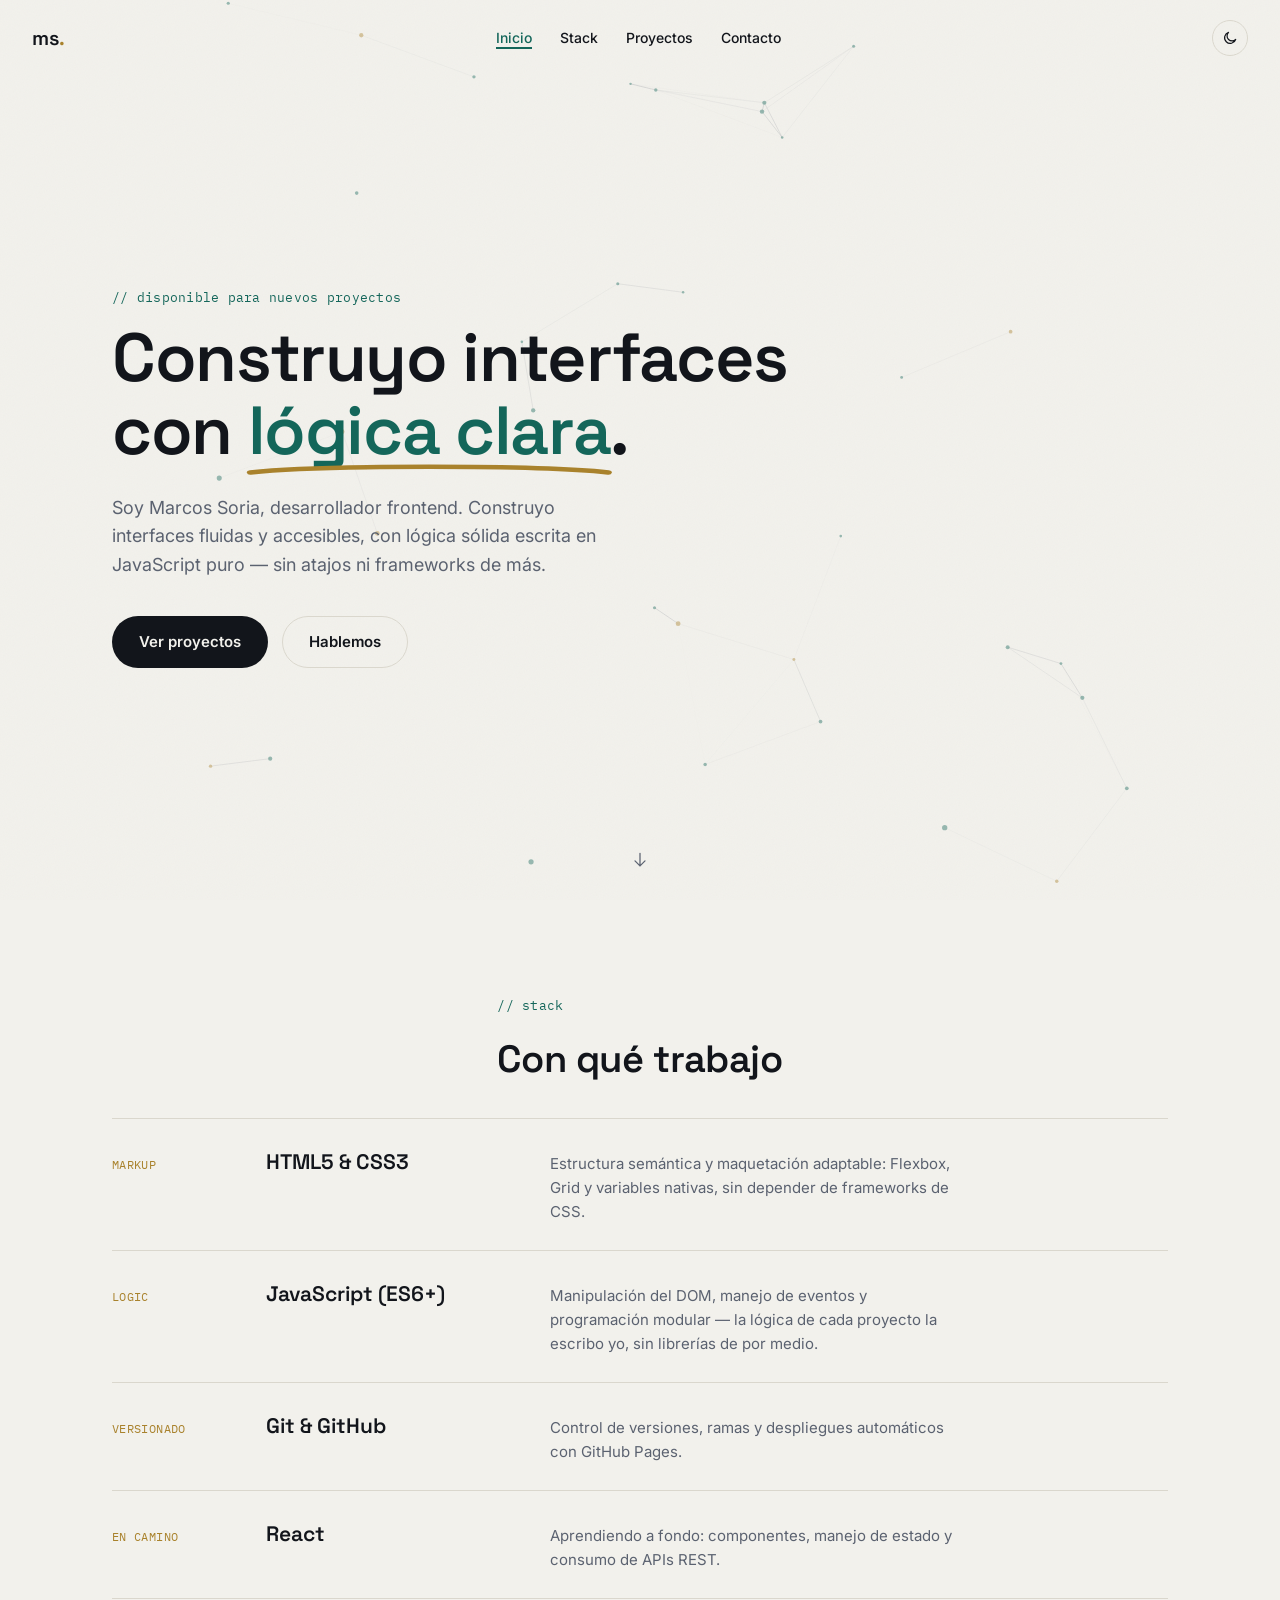
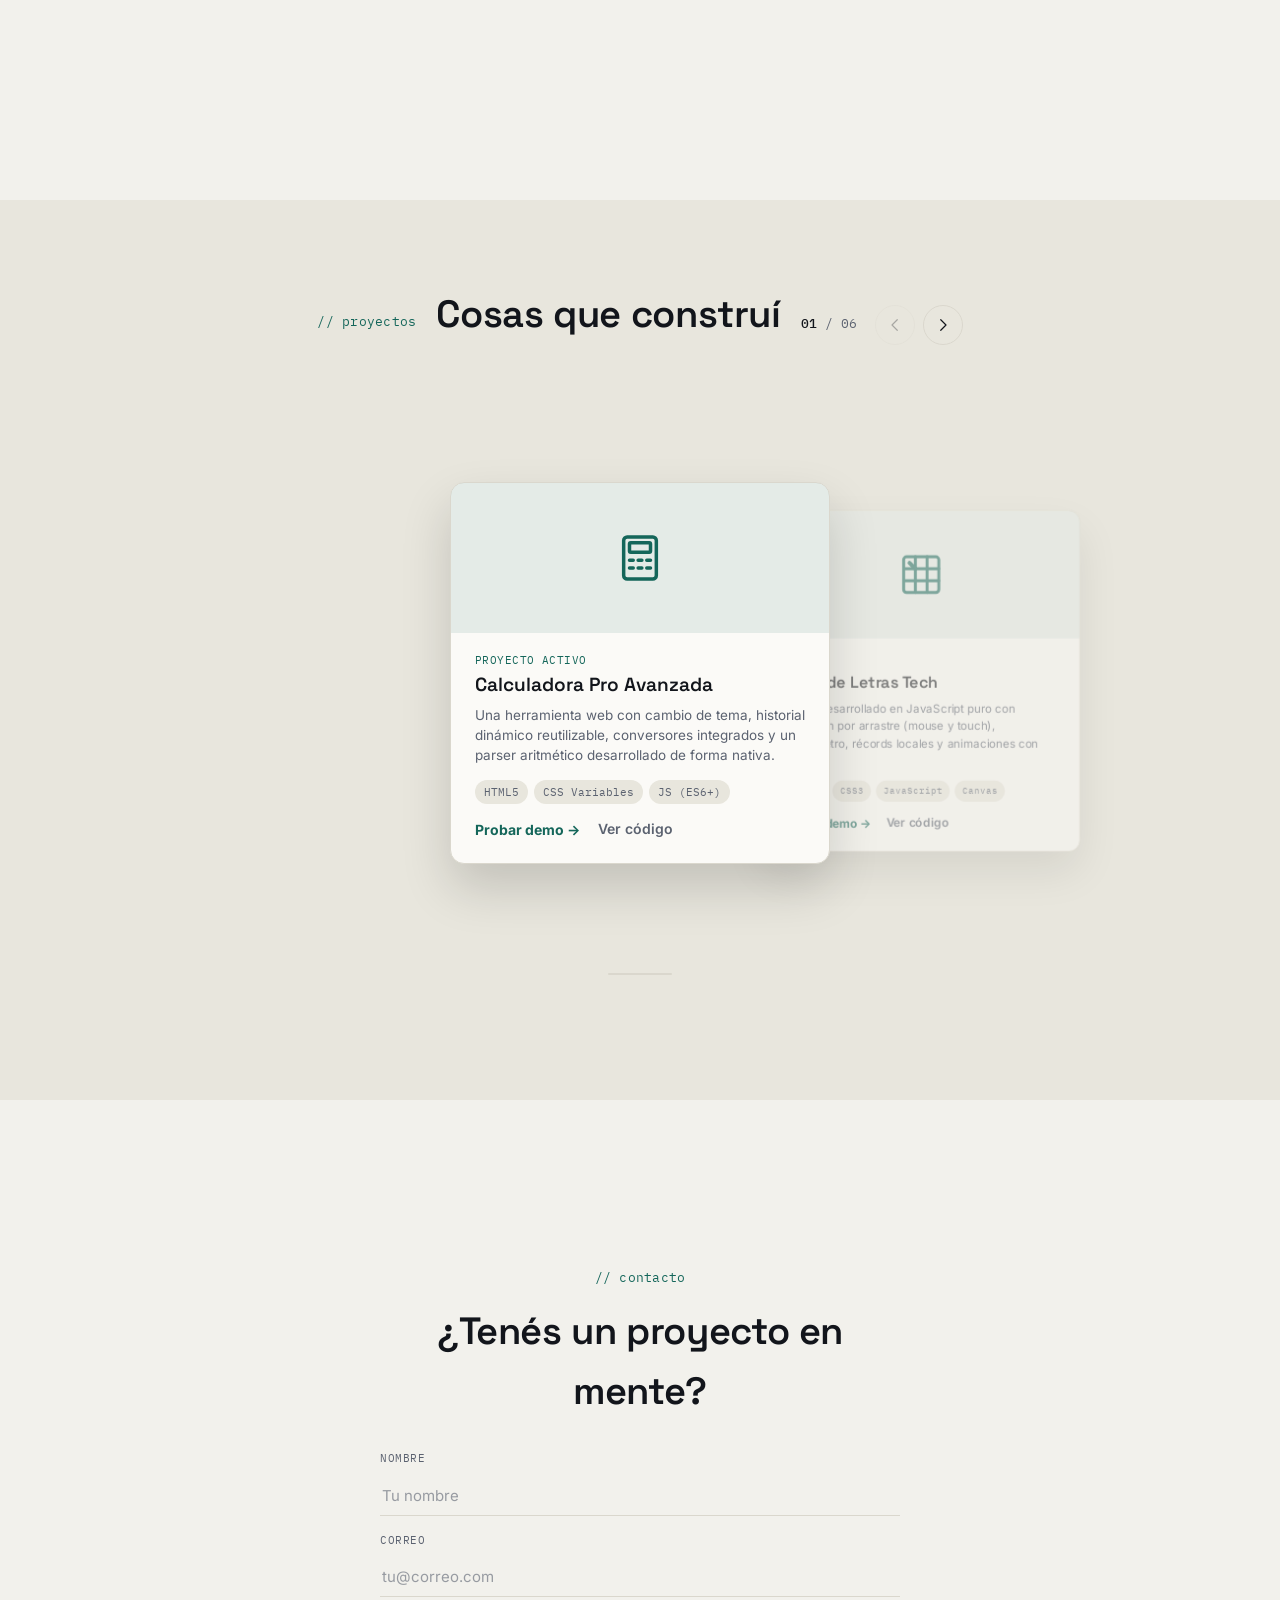
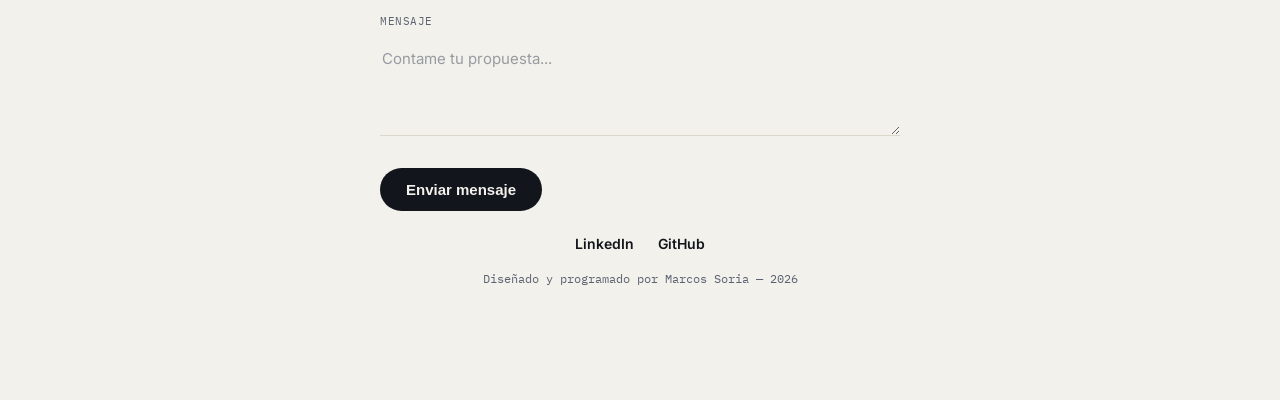
==== commit 47471a01: "Add files via upload" ====
--- a/index.html
+++ b/index.html
@@ -2,250 +2,328 @@
 <html lang="es">
   <head>
     <meta charset="UTF-8" />
-    <meta name="viewport" content="width=device-width, initial-scale=1.0, maximum-scale=1.0, user-scalable=no" />
-    <title>Sopa de Letras</title>
-    <link rel="stylesheet" href="style.css" />
+    <meta name="viewport" content="width=device-width, initial-scale=1.0" />
+    <title>Marcos Soria — Desarrollador Frontend</title>
+    <meta
+      name="description"
+      content="Marcos Soria, desarrollador frontend. Interfaces fluidas y accesibles, con lógica sólida en JavaScript puro."
+    />
+    <link rel="preconnect" href="https://fonts.googleapis.com" />
+    <link rel="preconnect" href="https://fonts.gstatic.com" crossorigin />
+    <link
+      href="https://fonts.googleapis.com/css2?family=Space+Grotesk:wght@400;500;600;700&family=Inter:wght@400;500;600&family=IBM+Plex+Mono:wght@400;500&display=swap"
+      rel="stylesheet"
+    />
+    <link rel="stylesheet" href="portfolio.css?v=12" />
   </head>
   <body>
     <script>
-      // Aplicamos el modo oscuro ANTES de pintar la página, para que no haya
-      // un parpadeo de claro->oscuro al cargar.
-      if (localStorage.getItem("sopa_modo_oscuro") === "1") {
+      if (localStorage.getItem("mp_modo_oscuro") === "1") {
         document.documentElement.dataset.modo = "oscuro";
       }
     </script>
-    <!-- El botón de modo oscuro y el de ajustes viven acá en el arranque;
-         el script.js mueve la barra dentro del header de cada pantalla
-         (inicio, juego o editor) para que nunca quede tapando nada. -->
-    <div class="barra-flotante" id="barra-flotante">
-      <button id="btn-ajustes" class="btn-flotante" title="Ajustes"></button>
-      <button id="btn-oscuro" class="btn-flotante" title="Modo oscuro"></button>
+
+    <!-- ======= NAV ======= -->
+    <nav class="navbar" id="navbar">
+      <a href="#inicio" class="wordmark">ms<span class="punto">.</span></a>
+      <ul class="nav-links">
+        <li><a href="#inicio" data-link>Inicio</a></li>
+        <li><a href="#skills" data-link>Stack</a></li>
+        <li><a href="#projects" data-link>Proyectos</a></li>
+        <li><a href="#contact" data-link>Contacto</a></li>
+      </ul>
+      <button id="btn-oscuro" class="btn-tema" title="Modo oscuro" aria-label="Cambiar tema"></button>
+    </nav>
+
+    <!-- ======= HERO ======= -->
+    <header class="hero" id="inicio">
+      <canvas id="lienzo-grafo" class="hero-canvas" aria-hidden="true"></canvas>
+      <div class="hero-inner">
+        <p class="eyebrow">// disponible para nuevos proyectos</p>
+        <h1 class="hero-title">
+          Construyo interfaces
+          <br />
+          con <span class="resaltado">lógica clara<svg class="subrayado" viewBox="0 0 300 20" preserveAspectRatio="none" aria-hidden="true"><path d="M2 14C60 4 240 4 298 14" /></svg></span>.
+        </h1>
+        <p class="hero-subtitle">
+          Soy Marcos Soria, desarrollador frontend. Construyo interfaces
+          fluidas y accesibles, con lógica sólida escrita en JavaScript
+          puro — sin atajos ni frameworks de más.
+        </p>
+        <div class="hero-buttons">
+          <a href="#projects" class="btn btn-primary" data-magnetic>Ver proyectos</a>
+          <a href="#contact" class="btn btn-ghost" data-magnetic>Hablemos</a>
+        </div>
+      </div>
+      <a href="#skills" class="scroll-cue" aria-label="Bajar a la siguiente sección">
+        <svg viewBox="0 0 24 24" fill="none" stroke="currentColor" stroke-width="1.5" stroke-linecap="round"><path d="M12 4v15M6 13l6 6 6-6" /></svg>
+      </a>
+    </header>
+
+    <!-- ======= SKILLS ======= -->
+    <section class="skills-section" id="skills">
+      <div class="section-head">
+        <p class="eyebrow">// stack</p>
+        <h2 class="section-title">Con qué trabajo</h2>
+      </div>
+      <div class="skills-list">
+        <div class="skill-row">
+          <span class="skill-tag">MARKUP</span>
+          <h3>HTML5 &amp; CSS3</h3>
+          <p>
+            Estructura semántica y maquetación adaptable: Flexbox, Grid y
+            variables nativas, sin depender de frameworks de CSS.
+          </p>
+        </div>
+        <div class="skill-row">
+          <span class="skill-tag">LOGIC</span>
+          <h3>JavaScript (ES6+)</h3>
+          <p>
+            Manipulación del DOM, manejo de eventos y programación modular
+            — la lógica de cada proyecto la escribo yo, sin librerías de
+            por medio.
+          </p>
+        </div>
+        <div class="skill-row">
+          <span class="skill-tag">VERSIONADO</span>
+          <h3>Git &amp; GitHub</h3>
+          <p>
+            Control de versiones, ramas y despliegues automáticos con
+            GitHub Pages.
+          </p>
+        </div>
+        <div class="skill-row">
+          <span class="skill-tag">EN CAMINO</span>
+          <h3>React</h3>
+          <p>
+            Aprendiendo a fondo: componentes, manejo de estado y consumo
+            de APIs REST.
+          </p>
+        </div>
+      </div>
+    </section>
+
+    <!-- ======= PROJECTS (CARRUSEL) ======= -->
+    <section class="projects-section" id="projects">
+      <div class="section-head">
+        <p class="eyebrow">// proyectos</p>
+        <h2 class="section-title">Cosas que construí</h2>
+        <div class="carousel-controles">
+          <span class="carousel-contador"><span id="carousel-actual">01</span> / <span id="carousel-total">06</span></span>
+          <div class="carousel-flechas">
+            <button id="carousel-prev" class="carousel-flecha" aria-label="Proyecto anterior">
+              <svg viewBox="0 0 24 24" fill="none" stroke="currentColor" stroke-width="1.6" stroke-linecap="round" stroke-linejoin="round"><path d="M15 5l-7 7 7 7" /></svg>
+            </button>
+            <button id="carousel-next" class="carousel-flecha" aria-label="Proyecto siguiente">
+              <svg viewBox="0 0 24 24" fill="none" stroke="currentColor" stroke-width="1.6" stroke-linecap="round" stroke-linejoin="round"><path d="M9 5l7 7-7 7" /></svg>
+            </button>
+          </div>
+        </div>
+      </div>
+
+      <div class="carousel-viewport">
+        <div class="carousel-track" id="carousel-track">
+          <!-- Proyecto 1 -->
+          <article class="project-card">
+            <div class="project-visual">
+              <svg viewBox="0 0 24 24" fill="none" stroke="currentColor" stroke-width="1.5" stroke-linecap="round" stroke-linejoin="round"><rect x="5" y="3" width="14" height="18" rx="1.5" /><rect x="7.5" y="5.5" width="9" height="4" rx="0.5" /><path d="M7.5 13h1.6M11.2 13h1.6M14.9 13h1.6M7.5 16.3h1.6M11.2 16.3h1.6M14.9 16.3h1.6" /></svg>
+            </div>
+            <div class="project-info">
+              <span class="project-tag">Proyecto activo</span>
+              <h3>Calculadora Pro Avanzada</h3>
+              <p class="project-description">
+                Una herramienta web con cambio de tema, historial dinámico
+                reutilizable, conversores integrados y un parser
+                aritmético desarrollado de forma nativa.
+              </p>
+              <div class="project-tech">
+                <span>HTML5</span><span>CSS Variables</span><span>JS (ES6+)</span>
+              </div>
+              <div class="project-links">
+                <button id="open-calc-btn" class="btn-demo-link">Probar demo →</button>
+                <a
+                  href="https://github.com/Marcossoria86/portfolio-developer/tree/main/calculadora"
+                  target="_blank"
+                  class="link-code"
+                  >Ver código</a
+                >
+              </div>
+            </div>
+          </article>
+
+          <!-- Proyecto 2 -->
+          <article class="project-card">
+            <div class="project-visual">
+              <svg viewBox="0 0 24 24" fill="none" stroke="currentColor" stroke-width="1.5" stroke-linecap="round" stroke-linejoin="round"><rect x="3" y="3" width="18" height="18" rx="1.5" /><path d="M3 9h18M3 15h18M9 3v18M15 3v18" /><path d="M6 6l3 3" stroke-width="2" /></svg>
+            </div>
+            <div class="project-info">
+              <span class="project-tag">Nuevo</span>
+              <h3>Sopa de Letras Tech</h3>
+              <p class="project-description">
+                Juego desarrollado en JavaScript puro con selección por
+                arrastre (mouse y touch), cronómetro, récords locales y
+                animaciones con Canvas.
+              </p>
+              <div class="project-tech">
+                <span>HTML5</span><span>CSS3</span><span>JavaScript</span><span>Canvas</span>
+              </div>
+              <div class="project-links">
+                <button id="open-sopa-btn" class="btn-demo-link">Probar demo →</button>
+                <a
+                  href="https://github.com/Marcossoria86/portfolio-developer/tree/main/sopa-letras"
+                  target="_blank"
+                  class="link-code"
+                  >Ver código</a
+                >
+              </div>
+            </div>
+          </article>
+
+          <!-- Proyecto 3 (futuro) -->
+          <article class="project-card project-card--futuro">
+            <div class="project-visual">
+              <svg viewBox="0 0 24 24" fill="none" stroke="currentColor" stroke-width="1.5" stroke-linecap="round" stroke-linejoin="round"><path d="M7 3h8l4 4v14a1 1 0 0 1-1 1H7a1 1 0 0 1-1-1V4a1 1 0 0 1 1-1z" /><path d="M9 12l2 2 4-4" /></svg>
+            </div>
+            <div class="project-info">
+              <span class="project-tag project-tag--futuro">Próximamente</span>
+              <h3>Gestor de Tareas Inteligente</h3>
+              <p class="project-description">
+                Aplicación de productividad enfocada en priorizar
+                actividades mediante algoritmos de tiempo.
+              </p>
+              <div class="project-tech">
+                <span>JavaScript</span><span>IndexedDB</span>
+              </div>
+            </div>
+          </article>
+
+          <!-- Proyecto 4 (futuro) -->
+          <article class="project-card project-card--futuro">
+            <div class="project-visual">
+              <svg viewBox="0 0 24 24" fill="none" stroke="currentColor" stroke-width="1.5" stroke-linecap="round" stroke-linejoin="round"><circle cx="12" cy="13" r="4.5" /><path d="M9 3h6M12 3v3" /><path d="M6.5 8.5L5 7" /></svg>
+            </div>
+            <div class="project-info">
+              <span class="project-tag project-tag--futuro">En planificación</span>
+              <h3>App del Clima Austral</h3>
+              <p class="project-description">
+                Aplicación meteorológica que consumirá APIs globales en
+                tiempo real, con geolocalización automatizada y alertas
+                dinámicas.
+              </p>
+              <div class="project-tech">
+                <span>React</span><span>API REST</span><span>Tailwind</span>
+              </div>
+            </div>
+          </article>
+
+          <!-- Proyecto 5 (futuro) -->
+          <article class="project-card project-card--futuro">
+            <div class="project-visual">
+              <svg viewBox="0 0 24 24" fill="none" stroke="currentColor" stroke-width="1.5" stroke-linecap="round" stroke-linejoin="round"><path d="M4 19V9M9 19V5M14 19v-7M19 19V11" /><path d="M4 19h15" /></svg>
+            </div>
+            <div class="project-info">
+              <span class="project-tag project-tag--futuro">Idea futura</span>
+              <h3>Simulador de Ahorro Pro</h3>
+              <p class="project-description">
+                Calculadora de interés compuesto y presupuestos mensuales
+                con proyecciones visuales para analizar el crecimiento
+                del capital.
+              </p>
+              <div class="project-tech">
+                <span>JavaScript</span><span>DOM Avanzado</span><span>CSS Grid</span>
+              </div>
+            </div>
+          </article>
+
+          <!-- Proyecto 6 (futuro) -->
+          <article class="project-card project-card--futuro">
+            <div class="project-visual">
+              <svg viewBox="0 0 24 24" fill="none" stroke="currentColor" stroke-width="1.5" stroke-linecap="round" stroke-linejoin="round"><circle cx="12" cy="12" r="8.5" /><path d="M12 7.5V12l3 2" /></svg>
+            </div>
+            <div class="project-info">
+              <span class="project-tag project-tag--futuro">Idea futura</span>
+              <h3>Temporizador Pomodoro</h3>
+              <p class="project-description">
+                Herramienta de enfoque con ciclos configurables de
+                trabajo y descanso, notificaciones sonoras y
+                personalización de interfaz.
+              </p>
+              <div class="project-tech">
+                <span>HTML5 Audio</span><span>Event Loops</span><span>CSS Themes</span>
+              </div>
+            </div>
+          </article>
+        </div>
+      </div>
+      <div class="carousel-progreso"><div id="carousel-progreso-barra"></div></div>
+    </section>
+
+    <!-- ======= CONTACT ======= -->
+    <footer class="contact-section" id="contact">
+      <div class="contact-container">
+        <p class="eyebrow">// contacto</p>
+        <h2 class="section-title">¿Tenés un proyecto en mente?</h2>
+        <form
+          action="https://formsubmit.co/molotoria@gmail.com"
+          method="POST"
+          id="portfolio-form"
+          class="contact-form"
+        >
+          <input type="hidden" name="_captcha" value="false" />
+          <div class="form-group">
+            <label for="f-name">Nombre</label>
+            <input type="text" id="f-name" name="name" placeholder="Tu nombre" required />
+          </div>
+          <div class="form-group">
+            <label for="f-email">Correo</label>
+            <input type="email" id="f-email" name="email" placeholder="tu@correo.com" required />
+          </div>
+          <div class="form-group">
+            <label for="f-message">Mensaje</label>
+            <textarea
+              id="f-message"
+              name="message"
+              rows="4"
+              placeholder="Contame tu propuesta..."
+              required
+            ></textarea>
+          </div>
+          <button type="submit" class="btn btn-primary btn-submit">Enviar mensaje</button>
+        </form>
+
+        <div class="social-links">
+          <a href="https://www.linkedin.com/in/marcos-soria-74069b118/" target="_blank">LinkedIn</a>
+          <a href="https://github.com/Marcossoria86" target="_blank">GitHub</a>
+        </div>
+        <p class="footer-credits">Diseñado y programado por Marcos Soria — 2026</p>
+      </div>
+    </footer>
+
+    <!-- ======= MODALES ======= -->
+    <div id="calc-modal" class="modal-overlay">
+      <div class="modal-content">
+        <div class="modal-header">
+          <h3>Calculadora Pro</h3>
+          <button id="close-calc-btn" class="modal-close" aria-label="Cerrar">&times;</button>
+        </div>
+        <div class="modal-body">
+          <iframe src="calculadora/index.html" class="modal-iframe"></iframe>
+        </div>
+      </div>
     </div>
-    <div id="panel-ajustes" class="panel-ajustes" hidden>
-      <div class="fila-ajuste">
-        <label id="label-ajuste-idioma" for="select-idioma">Idioma</label>
-        <select id="select-idioma"></select>
-      </div>
-      <div class="fila-ajuste">
-        <label id="label-ajuste-tipografia" for="select-tipografia"
-          >Tipografía</label
-        >
-        <select id="select-tipografia">
-          <option id="opt-tipo-sistema" value="sistema">Predeterminada</option>
-          <option id="opt-tipo-serif" value="serif">Serif</option>
-          <option id="opt-tipo-mono" value="mono">Monoespaciada</option>
-          <option id="opt-tipo-redondeada" value="redondeada">
-            Redondeada
-          </option>
-        </select>
-      </div>
-      <div class="fila-ajuste fila-switch">
-        <label id="label-ajuste-negrita" for="chk-negrita">Negrita</label>
-        <input type="checkbox" id="chk-negrita" />
-      </div>
-      <div class="fila-ajuste fila-switch">
-        <label id="label-ajuste-adblock" for="chk-adblock"
-          >Bloqueador de anuncios
-          <span id="etiqueta-proximamente" class="etiqueta-proximamente"
-            >(próximamente)</span
-          ></label
-        >
-        <input type="checkbox" id="chk-adblock" />
+
+    <div id="sopa-modal" class="modal-overlay">
+      <div class="modal-content modal-large">
+        <div class="modal-header">
+          <h3>Sopa de Letras Tech</h3>
+          <button id="close-sopa-btn" class="modal-close" aria-label="Cerrar">&times;</button>
+        </div>
+        <div class="modal-body">
+          <iframe src="sopa-letras/index.html" class="modal-iframe"></iframe>
+        </div>
       </div>
     </div>
-    <canvas
-      id="lienzo-confeti"
-      style="
-        position: fixed;
-        top: 0;
-        left: 0;
-        width: 100vw;
-        height: 100vh;
-        pointer-events: none;
-        z-index: 999;
-      "
-    ></canvas>
-    <!-- Pantalla de Selección de Temas (Inspirada en Apple Arcade) -->
-    <div id="pantalla-inicio" class="contenedor-apple">
-      <div class="cabecera-inicio">
-        <h1 id="titulo-inicio">Sopa de Letras</h1>
-        <div id="anchor-inicio" class="anchor-flotante"></div>
-      </div>
-      <p id="subtitulo-inicio" class="subtitulo">
-        Selecciona una categoría de juego
-      </p>
-      <div class="grid-categorias">
-        <button class="tarjeta-categoria" data-tema="web">
-          <div class="icono-cat">
-            <svg viewBox="0 0 24 24" fill="none" stroke="currentColor" stroke-width="1.7" stroke-linecap="round" stroke-linejoin="round"><path d="M8 6L3 12L8 18M16 6L21 12L16 18" /></svg>
-          </div>
-          <h3>Desarrollo Web</h3>
-          <p>Frontend, Frameworks y navegadores</p>
-        </button>
-        <button class="tarjeta-categoria" data-tema="datos">
-          <div class="icono-cat">
-            <svg viewBox="0 0 24 24" fill="none" stroke="currentColor" stroke-width="1.7" stroke-linecap="round" stroke-linejoin="round"><ellipse cx="12" cy="5.5" rx="7" ry="2.7" /><path d="M5 5.5V18.5A7 2.7 0 0 0 19 18.5V5.5" /><path d="M5 12A7 2.7 0 0 0 19 12" /></svg>
-          </div>
-          <h3>Bases de Datos</h3>
-          <p>SQL, almacenamiento y servidores</p>
-        </button>
-        <button class="tarjeta-categoria" data-tema="seguridad">
-          <div class="icono-cat">
-            <svg viewBox="0 0 24 24" fill="none" stroke="currentColor" stroke-width="1.7" stroke-linecap="round" stroke-linejoin="round"><path d="M12 3l7 3.2v5.3c0 4.7-3 8.2-7 9.5-4-1.3-7-4.8-7-9.5V6.2L12 3z" /><path d="M9 12l2 2 4-4.2" /></svg>
-          </div>
-          <h3>Seguridad</h3>
-          <p>Cifrado, tokens y protocolos web</p>
-        </button>
-        <button class="tarjeta-categoria" data-tema="ia">
-          <div class="icono-cat">
-            <svg viewBox="0 0 24 24" fill="none" stroke="currentColor" stroke-width="1.7" stroke-linecap="round" stroke-linejoin="round"><rect x="7" y="7" width="10" height="10" rx="1.2" /><path d="M9 7V3M12 7V3M15 7V3M9 21v-4M12 21v-4M15 21v-4M7 9H3M7 12H3M7 15H3M21 9h-4M21 12h-4M21 15h-4" /></svg>
-          </div>
-          <h3>Inteligencia Artificial</h3>
-          <p>Algoritmos, modelos y machine learning</p>
-        </button>
-        <button class="tarjeta-categoria" data-tema="cloud">
-          <div class="icono-cat">
-            <svg viewBox="0 0 24 24" fill="none" stroke="currentColor" stroke-width="1.7" stroke-linecap="round" stroke-linejoin="round"><path d="M6.8 19a4.3 4.3 0 0 1 0-8.6 5.7 5.7 0 0 1 11-1.7A4.3 4.3 0 0 1 17.5 19H6.8z" /></svg>
-          </div>
-          <h3>Cloud &amp; DevOps</h3>
-          <p>Contenedores, despliegues e infraestructura</p>
-        </button>
-        <button class="tarjeta-categoria" data-tema="diseno">
-          <div class="icono-cat">
-            <svg viewBox="0 0 24 24" fill="none" stroke="currentColor" stroke-width="1.7" stroke-linecap="round" stroke-linejoin="round"><path d="M4 20l1-4L15 6l3 3L8 19l-4 1z" /><path d="M13 8l3 3" /><circle cx="18.2" cy="5.8" r="1.6" /></svg>
-          </div>
-          <h3>Diseño UI/UX</h3>
-          <p>Interfaces, usabilidad y herramientas de diseño</p>
-        </button>
-        <button class="tarjeta-categoria" data-tema="historia">
-          <div class="icono-cat">
-            <svg viewBox="0 0 24 24" fill="none" stroke="currentColor" stroke-width="1.7" stroke-linecap="round" stroke-linejoin="round"><path d="M4 9.5L12 4l8 5.5" /><path d="M4 9.5h16" /><path d="M6 9.5V19M10 9.5V19M14 9.5V19M18 9.5V19" /><path d="M3 20h18" /></svg>
-          </div>
-          <h3>Historia</h3>
-          <p>Civilizaciones, imperios y grandes eventos</p>
-        </button>
-        <button class="tarjeta-categoria" data-tema="astronomia">
-          <div class="icono-cat">
-            <svg viewBox="0 0 24 24" fill="none" stroke="currentColor" stroke-width="1.7" stroke-linecap="round" stroke-linejoin="round"><circle cx="12" cy="12" r="4.5" /><ellipse cx="12" cy="12" rx="10" ry="3.2" transform="rotate(-24 12 12)" /></svg>
-          </div>
-          <h3>Astronomía</h3>
-          <p>Planetas, estrellas y el universo</p>
-        </button>
-        <button class="tarjeta-categoria" data-tema="arte">
-          <div class="icono-cat">
-            <svg viewBox="0 0 24 24" fill="none" stroke="currentColor" stroke-width="1.7" stroke-linecap="round" stroke-linejoin="round"><circle cx="7.5" cy="17" r="2.5" /><path d="M10 17V4l7 2.4V11" /><path d="M10 8.5L17 11" /></svg>
-          </div>
-          <h3>Arte y Cultura</h3>
-          <p>Pintura, música, cine y literatura</p>
-        </button>
-        <button class="tarjeta-categoria" data-tema="geografia">
-          <div class="icono-cat">
-            <svg viewBox="0 0 24 24" fill="none" stroke="currentColor" stroke-width="1.7" stroke-linecap="round" stroke-linejoin="round"><circle cx="12" cy="12" r="9" /><ellipse cx="12" cy="12" rx="4" ry="9" /><path d="M3 12h18" /></svg>
-          </div>
-          <h3>Geografía</h3>
-          <p>Países, montañas, ríos y océanos</p>
-        </button>
-        <button class="tarjeta-categoria" data-tema="ciencia">
-          <div class="icono-cat">
-            <svg viewBox="0 0 24 24" fill="none" stroke="currentColor" stroke-width="1.7" stroke-linecap="round" stroke-linejoin="round"><path d="M9.5 2.5v6.2L4.6 18a2 2 0 0 0 1.8 3h11.2a2 2 0 0 0 1.8-3l-4.9-9.3V2.5" /><path d="M9 2.5h6" /><path d="M7.2 15h9.6" /></svg>
-          </div>
-          <h3>Ciencia y Naturaleza</h3>
-          <p>Biología, física y el mundo natural</p>
-        </button>
-        <button class="tarjeta-categoria" data-tema="mitologia">
-          <div class="icono-cat">
-            <svg viewBox="0 0 24 24" fill="none" stroke="currentColor" stroke-width="1.7" stroke-linecap="round" stroke-linejoin="round"><path d="M13 2L4.5 13.5H10L9 21.5L18.5 9.5H13L13 2z" /></svg>
-          </div>
-          <h3>Mitología</h3>
-          <p>Dioses, héroes y leyendas antiguas</p>
-        </button>
-      </div>
-      <div id="grid-personalizadas" class="grid-categorias grid-personalizadas"></div>
-      <button id="btn-abrir-editor" class="tarjeta-categoria tarjeta-agregar">
-        <div class="icono-cat">
-          <svg viewBox="0 0 24 24" fill="none" stroke="currentColor" stroke-width="1.7" stroke-linecap="round" stroke-linejoin="round"><path d="M12 5v14M5 12h14" /></svg>
-        </div>
-        <h3 id="titulo-crear-cat">Crear categoría</h3>
-        <p id="desc-crear-cat">Agregá tus propios temas y palabras</p>
-      </button>
-      <div class="seccion-records">
-        <h3 id="titulo-records">🏆 Mejores Tiempos</h3>
-        <ul id="lista-records"></ul>
-      </div>
-    </div>
-    <!-- Pantalla del Editor de Categorías -->
-    <div id="pantalla-editor" class="contenedor-apple contenedor-editor" style="display: none">
-      <div class="cabecera-inicio">
-        <h1 id="titulo-editor">Crear categoría</h1>
-        <div id="anchor-editor" class="anchor-flotante"></div>
-      </div>
-      <p id="desc-editor" class="subtitulo">
-        Elegí un nombre, un ícono y las palabras que quieras. No hace falta
-        que tengan el mismo largo, el juego las acomoda solo.
-      </p>
-      <label id="label-nombre-cat" class="etiqueta-campo" for="input-nombre-cat">Nombre de la categoría</label>
-      <input
-        type="text"
-        id="input-nombre-cat"
-        class="campo-editor"
-        maxlength="30"
-        placeholder="Ej: Deportes, Cocina, Series..."
-      />
-      <label id="label-icono-cat" class="etiqueta-campo" for="input-icono-cat">Ícono (un emoji, opcional)</label>
-      <input
-        type="text"
-        id="input-icono-cat"
-        class="campo-editor"
-        maxlength="4"
-        placeholder="⚽"
-      />
-      <label id="label-palabras-cat" class="etiqueta-campo" for="input-palabras-cat"
-        >Palabras (una por línea o separadas por coma)</label
-      >
-      <textarea
-        id="input-palabras-cat"
-        class="campo-editor area-editor"
-        rows="8"
-        placeholder="FUTBOL, BASQUET, TENIS, NATACION, MARATON..."
-      ></textarea>
-      <p id="msg-editor" class="msg-editor"></p>
-      <div class="botones-editor">
-        <button id="btn-guardar-cat" class="btn-primario">Guardar categoría</button>
-        <button id="btn-cancelar-editor" class="btn-secundario">Cancelar</button>
-      </div>
-    </div>
-    <!-- Pantalla del Juego Real -->
-    <div id="pantalla-juego" class="contenedor-principal" style="display: none">
-      <div class="panel-lateral">
-        <div class="cabecera-juego">
-          <div class="titulo-bloque">
-            <span class="marca-juego">Sopa de Letras</span>
-            <h2 id="titulo-categoria">Categoría</h2>
-          </div>
-          <div class="estado-inline">
-            <span id="tiempo-reloj" class="cronometro">00:00</span>
-            <span id="num-progreso" class="contador-texto">0/0</span>
-          </div>
-          <div id="anchor-juego" class="anchor-flotante"></div>
-        </div>
-        <div class="seccion-estado">
-          <div class="barra-contenedor">
-            <div id="barra-progreso"></div>
-          </div>
-        </div>
-        <div id="contenedor-palabras"></div>
-        <div class="botones-control">
-          <button id="btn-pista" class="btn-secundario">💡 Pista</button>
-          <button id="btn-volver" class="btn-rojo">Menu</button>
-        </div>
-      </div>
-      <div class="panel-tablero">
-        <div class="contenedor-tablero-relativo">
-          <div id="capa-resaltadores"></div>
-          <div id="tablero-sopa"></div>
-        </div>
-      </div>
-    </div>
-    <script src="script.js"></script>
+
+    <script src="portfolio.js?v=9"></script>
   </body>
 </html>
--- a/portfolio.css
+++ b/portfolio.css
@@ -0,0 +1,931 @@
+/* ============================================================
+   TOKENS
+   Paleta: hueso frío + tinta azulada, con dos acentos con roles
+   distintos (pino = interacción, dorado = highlight). Tipografía:
+   Space Grotesk (display, carácter técnico) + Inter (cuerpo) +
+   IBM Plex Mono (etiquetas tipo comentario de código).
+   ============================================================ */
+:root {
+  --paper: #f2f1ec;
+  --paper-soft: #e8e6dd;
+  --card-bg: #fbfaf7;
+  --ink: #12151b;
+  --ink-soft: #5b6270;
+  --pine: #14665a;
+  --pine-soft: rgba(20, 102, 90, 0.1);
+  --gold: #a9822c;
+  --gold-soft: rgba(169, 130, 44, 0.12);
+  --line: #dad7cd;
+  --danger: #b1432f;
+
+  --max-width: 1120px;
+  --radius: 14px;
+  --radius-sm: 8px;
+
+  --font-display: "Space Grotesk", sans-serif;
+  --font-body: "Inter", sans-serif;
+  --font-mono: "IBM Plex Mono", monospace;
+
+  --dur: 0.5s;
+  --ease: cubic-bezier(0.16, 1, 0.3, 1);
+}
+
+html[data-modo="oscuro"] {
+  --paper: #10131a;
+  --paper-soft: #171b24;
+  --card-bg: #161a22;
+  --ink: #edebe4;
+  --ink-soft: #99a0ac;
+  --pine: #3fbba4;
+  --pine-soft: rgba(63, 187, 164, 0.14);
+  --gold: #e0b84d;
+  --gold-soft: rgba(224, 184, 77, 0.14);
+  --line: #262b36;
+}
+
+@media (prefers-reduced-motion: reduce) {
+  * {
+    animation-duration: 0.01ms !important;
+    animation-iteration-count: 1 !important;
+    transition-duration: 0.01ms !important;
+    scroll-behavior: auto !important;
+  }
+}
+
+/* ============================================================
+   BASE
+   ============================================================ */
+* {
+  box-sizing: border-box;
+  margin: 0;
+  padding: 0;
+}
+html {
+  scroll-behavior: smooth;
+  scroll-snap-type: y mandatory;
+}
+body {
+  --nav-h: 76px;
+}
+body {
+  font-family: var(--font-body);
+  background-color: var(--paper);
+  color: var(--ink);
+  line-height: 1.6;
+  font-size: 16px;
+  -webkit-font-smoothing: antialiased;
+  transition:
+    background-color 0.4s ease,
+    color 0.4s ease;
+  position: relative;
+}
+/* Grano sutil de textura sobre todo el fondo: le da un aire de
+   papel/impreso en vez de la superficie plana típica de una UI
+   generada por IA. Muy bajo en opacidad a propósito. */
+body::before {
+  content: "";
+  position: fixed;
+  inset: 0;
+  pointer-events: none;
+  z-index: 1;
+  opacity: 0.035;
+  mix-blend-mode: multiply;
+  background-image: url("data:image/svg+xml;utf8,<svg xmlns='http://www.w3.org/2000/svg' width='120' height='120'><filter id='n'><feTurbulence type='fractalNoise' baseFrequency='0.9' numOctaves='2' stitchTiles='stitch'/></filter><rect width='100%25' height='100%25' filter='url(%23n)'/></svg>");
+}
+html[data-modo="oscuro"] body::before {
+  mix-blend-mode: overlay;
+  opacity: 0.05;
+}
+a {
+  text-decoration: none;
+  color: inherit;
+}
+img,
+svg {
+  display: block;
+}
+::selection {
+  background: var(--pine);
+  color: var(--paper);
+}
+
+.eyebrow {
+  font-family: var(--font-mono);
+  font-size: 13px;
+  color: var(--pine);
+  letter-spacing: 0.02em;
+  margin-bottom: 12px;
+}
+
+/* Focus visible consistente y accesible en toda la página */
+a:focus-visible,
+button:focus-visible,
+input:focus-visible,
+textarea:focus-visible,
+.carousel-viewport:focus-visible {
+  outline: 2px solid var(--pine);
+  outline-offset: 3px;
+  border-radius: 4px;
+}
+
+/* ============================================================
+   NAVBAR
+   ============================================================ */
+.navbar {
+  position: fixed;
+  top: 0;
+  left: 0;
+  right: 0;
+  z-index: 200;
+  width: 100%;
+  padding: 20px 32px;
+  display: flex;
+  justify-content: space-between;
+  align-items: center;
+  background: transparent;
+  border-bottom: 1px solid transparent;
+  transition:
+    background-color 0.3s ease,
+    border-color 0.3s ease;
+}
+.navbar.con-fondo {
+  background-color: color-mix(in srgb, var(--paper) 88%, transparent);
+  backdrop-filter: blur(14px);
+  -webkit-backdrop-filter: blur(14px);
+  border-bottom-color: var(--line);
+}
+.wordmark {
+  font-family: var(--font-display);
+  font-size: 20px;
+  font-weight: 600;
+  letter-spacing: -0.02em;
+}
+.wordmark .punto {
+  color: var(--gold);
+}
+.nav-links {
+  display: flex;
+  list-style: none;
+  gap: 28px;
+  font-size: 14px;
+  font-weight: 500;
+}
+.nav-links a {
+  position: relative;
+  padding-bottom: 3px;
+}
+.nav-links a::after {
+  content: "";
+  position: absolute;
+  left: 0;
+  bottom: 0;
+  width: 100%;
+  height: 1.5px;
+  background: var(--pine);
+  transform: scaleX(0);
+  transform-origin: right;
+  transition: transform 0.3s var(--ease);
+}
+.nav-links a:hover::after,
+.nav-links a.activo::after {
+  transform: scaleX(1);
+  transform-origin: left;
+}
+.nav-links a.activo {
+  color: var(--pine);
+}
+
+.btn-tema {
+  width: 36px;
+  height: 36px;
+  border-radius: 50%;
+  border: 1px solid var(--line);
+  background: transparent;
+  color: var(--ink);
+  cursor: pointer;
+  display: flex;
+  align-items: center;
+  justify-content: center;
+  flex-shrink: 0;
+}
+.btn-tema svg {
+  width: 16px;
+  height: 16px;
+}
+.btn-tema:hover {
+  border-color: var(--pine);
+  color: var(--pine);
+}
+
+/* ============================================================
+   HERO
+   ============================================================ */
+.hero {
+  position: relative;
+  max-width: var(--max-width);
+  margin: 0 auto;
+  padding: calc(var(--nav-h) + 20px) 32px 40px;
+  height: 100vh;
+  scroll-snap-align: start;
+  display: flex;
+  align-items: flex-start;
+  overflow-y: auto;
+  overflow-x: hidden;
+  box-sizing: border-box;
+}
+.hero-canvas {
+  position: absolute;
+  inset: 0;
+  width: 100%;
+  height: 100%;
+  z-index: 0;
+  opacity: 0.55;
+}
+html[data-modo="oscuro"] .hero-canvas {
+  opacity: 0.4;
+}
+.hero-inner {
+  position: relative;
+  z-index: 2;
+  max-width: 680px;
+  margin-top: auto;
+  margin-bottom: auto;
+}
+.hero-title {
+  font-family: var(--font-display);
+  font-size: clamp(38px, 6.4vw, 68px);
+  font-weight: 600;
+  line-height: 1.08;
+  letter-spacing: -0.02em;
+  margin-bottom: 26px;
+}
+.resaltado {
+  position: relative;
+  color: var(--pine);
+  display: inline-block;
+}
+.subrayado {
+  position: absolute;
+  left: 0;
+  bottom: -0.14em;
+  width: 100%;
+  height: 0.22em;
+  overflow: visible;
+}
+.subrayado path {
+  fill: none;
+  stroke: var(--gold);
+  stroke-width: 6;
+  stroke-linecap: round;
+  stroke-dasharray: 320;
+  stroke-dashoffset: 320;
+  animation: dibujar-linea 1s var(--ease) 0.6s forwards;
+}
+@keyframes dibujar-linea {
+  to {
+    stroke-dashoffset: 0;
+  }
+}
+.hero-subtitle {
+  color: var(--ink-soft);
+  font-size: 18px;
+  max-width: 520px;
+  margin-bottom: 36px;
+}
+.hero-buttons {
+  display: flex;
+  gap: 14px;
+  flex-wrap: wrap;
+}
+
+.btn {
+  display: inline-block;
+  padding: 13px 26px;
+  border-radius: 999px;
+  font-weight: 600;
+  font-size: 15px;
+  cursor: pointer;
+  transition:
+    transform 0.25s var(--ease),
+    background-color 0.25s ease,
+    color 0.25s ease,
+    border-color 0.25s ease;
+  text-align: center;
+  border: 1.5px solid transparent;
+}
+.btn-primary {
+  background-color: var(--ink);
+  color: var(--paper);
+}
+.btn-primary:hover {
+  background-color: var(--pine);
+  color: #fff;
+}
+.btn-ghost {
+  background: transparent;
+  border-color: var(--line);
+  color: var(--ink);
+}
+.btn-ghost:hover {
+  border-color: var(--pine);
+  color: var(--pine);
+}
+
+.scroll-cue {
+  position: absolute;
+  bottom: 30px;
+  left: 50%;
+  transform: translateX(-50%);
+  color: var(--ink-soft);
+  z-index: 2;
+  animation: rebote 2.2s ease-in-out infinite;
+}
+.scroll-cue svg {
+  width: 20px;
+  height: 20px;
+}
+@keyframes rebote {
+  0%,
+  100% {
+    transform: translate(-50%, 0);
+  }
+  50% {
+    transform: translate(-50%, 8px);
+  }
+}
+
+/* ============================================================
+   SECCIONES: encabezado compartido
+   ============================================================ */
+.section-head {
+  max-width: var(--max-width);
+  margin: 0 auto;
+  padding: 0 32px 28px;
+}
+.section-title {
+  font-family: var(--font-display);
+  font-size: clamp(28px, 4vw, 38px);
+  font-weight: 600;
+  letter-spacing: -0.01em;
+}
+
+/* ============================================================
+   SKILLS — lista editorial, no cards de emoji
+   ============================================================ */
+.skills-section {
+  max-width: var(--max-width);
+  margin: 0 auto;
+  padding: calc(var(--nav-h) + 20px) 32px 40px;
+  height: 100vh;
+  scroll-snap-align: start;
+  display: flex;
+  flex-direction: column;
+  overflow-y: auto;
+  box-sizing: border-box;
+}
+.skills-list {
+  border-top: 1px solid var(--line);
+}
+.skill-row {
+  display: grid;
+  grid-template-columns: 130px 260px 1fr;
+  gap: 24px;
+  align-items: baseline;
+  padding: 26px 0;
+  border-bottom: 1px solid var(--line);
+}
+.skill-tag {
+  font-family: var(--font-mono);
+  font-size: 12px;
+  color: var(--gold);
+  letter-spacing: 0.03em;
+}
+.skill-row h3 {
+  font-family: var(--font-display);
+  font-size: 21px;
+  font-weight: 600;
+}
+.skill-row p {
+  color: var(--ink-soft);
+  font-size: 15px;
+  max-width: 46ch;
+}
+
+/* ============================================================
+   PROJECTS — carrusel cover-flow (la pieza "firma" de la página)
+   ============================================================ */
+.projects-section {
+  background-color: var(--paper-soft);
+  padding: calc(var(--nav-h) + 8px) 0 12px;
+  height: 100vh;
+  scroll-snap-align: start;
+  display: flex;
+  flex-direction: column;
+  overflow-y: auto;
+  box-sizing: border-box;
+}
+.projects-section .section-head {
+  display: flex;
+  flex-wrap: wrap;
+  align-items: flex-end;
+  justify-content: space-between;
+  gap: 20px;
+}
+.carousel-controles {
+  display: flex;
+  align-items: center;
+  gap: 18px;
+}
+.carousel-contador {
+  font-family: var(--font-mono);
+  font-size: 13px;
+  color: var(--ink-soft);
+}
+#carousel-actual {
+  color: var(--ink);
+  font-weight: 500;
+}
+.carousel-flechas {
+  display: flex;
+  gap: 8px;
+}
+.carousel-flecha {
+  width: 40px;
+  height: 40px;
+  border-radius: 50%;
+  border: 1px solid var(--line);
+  background: transparent;
+  color: var(--ink);
+  cursor: pointer;
+  display: flex;
+  align-items: center;
+  justify-content: center;
+  transition:
+    border-color 0.2s ease,
+    color 0.2s ease,
+    transform 0.15s ease;
+}
+.carousel-flecha svg {
+  width: 18px;
+  height: 18px;
+}
+.carousel-flecha:hover {
+  border-color: var(--pine);
+  color: var(--pine);
+}
+.carousel-flecha:active {
+  transform: scale(0.92);
+}
+.carousel-flecha:disabled {
+  opacity: 0.3;
+  cursor: default;
+  pointer-events: none;
+}
+
+.carousel-viewport {
+  position: relative;
+  height: min(600px, 68vh);
+  overflow: hidden;
+  perspective: 1500px;
+  cursor: grab;
+  touch-action: pan-y;
+  padding: 20px 0 20px;
+}
+.carousel-viewport.arrastrando {
+  cursor: grabbing;
+}
+.carousel-track {
+  position: relative;
+  width: 100%;
+  height: 100%;
+}
+
+@property --pulso {
+  syntax: "<number>";
+  inherits: false;
+  initial-value: 1;
+}
+
+.project-card {
+  position: absolute;
+  top: 50%;
+  left: 50%;
+  width: min(78vw, 380px);
+  height: auto;
+  min-height: min(360px, calc(68vh - 50px));
+  background-color: var(--card-bg);
+  border: 1px solid var(--line);
+  border-radius: var(--radius);
+  overflow: hidden;
+  display: flex;
+  flex-direction: column;
+  box-shadow: 0 24px 50px rgba(0, 0, 0, 0.16);
+  user-select: none;
+  /* --offset: posición respecto de la activa (0 = al frente, -1 = a la
+     izquierda, +1 = a la derecha...). --absoffset: la misma distancia
+     pero siempre positiva (0/1/2), para que caiga igual a los dos
+     lados. A partir de 2 la tarjeta ya no se ve: solo asoman la
+     anterior y la siguiente, nunca todo el mazo entero.
+     --pulso: el rebote al asentarse. Todo lo actualiza JS.
+     La altura es "auto": la tarjeta crece según su contenido real, así
+     nunca se recorta nada, sin importar cómo midan las fuentes. */
+  --offset: 0;
+  --absoffset: 0;
+  --pulso: 1;
+  transform: translate(-50%, -50%) scale(var(--pulso))
+    translateX(calc(var(--offset) * 74% + var(--arrastre-x, 0px)))
+    translateY(calc(var(--absoffset) * 8px))
+    translateZ(calc(var(--absoffset) * -70px))
+    rotateY(calc(var(--offset) * -10deg))
+    scale(calc(1 - var(--absoffset) * 0.15));
+  opacity: max(0, calc(1 - var(--absoffset) * 0.5));
+  transition:
+    transform 0.85s var(--ease),
+    opacity 0.7s var(--ease),
+    border-color 0.25s ease;
+}
+.carousel-viewport.arrastrando .project-card {
+  transition:
+    opacity 0.5s var(--ease),
+    border-color 0.25s ease;
+}
+.project-card.asentada {
+  animation: pulso-asentar 0.6s var(--ease);
+}
+@keyframes pulso-asentar {
+  0% {
+    --pulso: 1;
+  }
+  40% {
+    --pulso: 1.04;
+  }
+  100% {
+    --pulso: 1;
+  }
+}
+@media (prefers-reduced-motion: reduce) {
+  .project-card {
+    transition: opacity 0.3s ease !important;
+  }
+}
+.project-card:hover {
+  border-color: var(--pine);
+}
+.project-visual {
+  height: clamp(90px, 18vh, 150px);
+  flex-shrink: 0;
+  display: flex;
+  align-items: center;
+  justify-content: center;
+  background: var(--pine-soft);
+  color: var(--pine);
+}
+.project-visual svg {
+  width: 56px;
+  height: 56px;
+}
+.project-card--futuro .project-visual {
+  background: var(--paper-soft);
+  color: var(--ink-soft);
+  opacity: 0.7;
+}
+.project-info {
+  padding: 20px 24px 22px;
+  flex-grow: 1;
+  display: flex;
+  flex-direction: column;
+  min-height: 0;
+  overflow-y: auto;
+}
+.project-tag {
+  font-family: var(--font-mono);
+  font-size: 11px;
+  line-height: 1.3;
+  color: var(--pine);
+  text-transform: uppercase;
+  letter-spacing: 0.04em;
+  margin-bottom: 6px;
+}
+.project-tag--futuro {
+  color: var(--gold);
+}
+.project-info h3 {
+  font-family: var(--font-display);
+  font-size: 19px;
+  line-height: 1.25;
+  font-weight: 600;
+  margin-bottom: 8px;
+}
+.project-description {
+  font-size: 13.5px;
+  line-height: 1.5;
+  color: var(--ink-soft);
+  margin-bottom: 14px;
+  flex-grow: 1;
+}
+.project-tech {
+  display: flex;
+  flex-wrap: wrap;
+  gap: 6px;
+  margin-bottom: 14px;
+}
+.project-tech span {
+  font-family: var(--font-mono);
+  font-size: 10.5px;
+  background: var(--paper-soft);
+  color: var(--ink-soft);
+  padding: 4px 9px;
+  border-radius: 20px;
+}
+.project-card--futuro .project-tech span {
+  opacity: 0.7;
+}
+.project-links {
+  display: flex;
+  gap: 18px;
+  font-size: 14px;
+  font-weight: 600;
+}
+.btn-demo-link {
+  background: none;
+  border: none;
+  color: var(--pine);
+  font-weight: 700;
+  cursor: pointer;
+  padding: 0;
+  font-family: inherit;
+  font-size: inherit;
+}
+.link-code {
+  color: var(--ink-soft);
+}
+.link-code:hover,
+.btn-demo-link:hover {
+  color: var(--gold);
+}
+
+.carousel-progreso {
+  max-width: var(--max-width);
+  margin: 0 auto;
+  padding: 0 32px;
+  height: 2px;
+  background: var(--line);
+  border-radius: 2px;
+  overflow: hidden;
+}
+#carousel-progreso-barra {
+  height: 100%;
+  width: 16.6%;
+  background: var(--pine);
+  border-radius: 2px;
+  transition: width 0.15s linear;
+}
+
+/* ============================================================
+   CONTACT
+   ============================================================ */
+.contact-section {
+  padding: calc(var(--nav-h) + 20px) 32px 40px;
+  height: 100vh;
+  scroll-snap-align: start;
+  display: flex;
+  overflow-y: auto;
+  box-sizing: border-box;
+}
+.contact-container {
+  max-width: 520px;
+  margin: auto;
+  text-align: center;
+  width: 100%;
+}
+.contact-container .section-title {
+  margin-bottom: 28px;
+}
+.contact-form {
+  display: flex;
+  flex-direction: column;
+  gap: 16px;
+  text-align: left;
+}
+.form-group label {
+  display: block;
+  font-family: var(--font-mono);
+  font-size: 11px;
+  text-transform: uppercase;
+  letter-spacing: 0.05em;
+  color: var(--ink-soft);
+  margin-bottom: 8px;
+}
+.form-group input,
+.form-group textarea {
+  width: 100%;
+  padding: 10px 2px;
+  border: none;
+  border-bottom: 1.5px solid var(--line);
+  background: transparent;
+  color: var(--ink);
+  font-family: inherit;
+  font-size: 15px;
+  outline: none;
+  transition: border-color 0.2s ease;
+  resize: vertical;
+}
+.form-group input::placeholder,
+.form-group textarea::placeholder {
+  color: var(--ink-soft);
+  opacity: 0.6;
+}
+.form-group input:focus,
+.form-group textarea:focus {
+  border-bottom-color: var(--pine);
+}
+.btn-submit {
+  align-self: flex-start;
+  margin-top: 8px;
+  border: none;
+}
+.social-links {
+  display: flex;
+  justify-content: center;
+  gap: 24px;
+  margin: 22px 0 14px;
+  font-weight: 600;
+  font-size: 14px;
+}
+.social-links a {
+  position: relative;
+}
+.social-links a::after {
+  content: "";
+  position: absolute;
+  left: 0;
+  bottom: -3px;
+  width: 100%;
+  height: 1.5px;
+  background: var(--gold);
+  transform: scaleX(0);
+  transition: transform 0.25s var(--ease);
+}
+.social-links a:hover::after {
+  transform: scaleX(1);
+}
+.footer-credits {
+  font-family: var(--font-mono);
+  font-size: 12px;
+  color: var(--ink-soft);
+}
+
+/* ============================================================
+   REVEAL AL SCROLL
+   ============================================================ */
+[data-reveal] {
+  opacity: 0;
+  transform: translateY(22px);
+  filter: blur(4px);
+  transition:
+    opacity 0.7s var(--ease),
+    transform 0.7s var(--ease),
+    filter 0.7s var(--ease);
+}
+[data-reveal].visible {
+  opacity: 1;
+  transform: translateY(0);
+  filter: blur(0);
+}
+
+/* ============================================================
+   MODALES
+   ============================================================ */
+.modal-overlay {
+  position: fixed;
+  inset: 0;
+  background-color: rgba(10, 12, 16, 0.55);
+  backdrop-filter: blur(6px);
+  -webkit-backdrop-filter: blur(6px);
+  display: flex;
+  align-items: center;
+  justify-content: center;
+  z-index: 2000;
+  opacity: 0;
+  pointer-events: none;
+  transition: opacity 0.3s ease;
+}
+.modal-overlay.modal-active {
+  opacity: 1;
+  pointer-events: auto;
+}
+.modal-content {
+  background: var(--card-bg);
+  width: 92%;
+  max-width: 420px;
+  height: 88vh;
+  max-height: 720px;
+  border-radius: var(--radius);
+  overflow: hidden;
+  display: flex;
+  flex-direction: column;
+  box-shadow: 0 20px 60px rgba(0, 0, 0, 0.25);
+  border: 1px solid var(--line);
+}
+.modal-large {
+  max-width: 1100px;
+  width: 95%;
+  height: 92vh;
+}
+.modal-header {
+  padding: 16px 20px;
+  background: var(--paper-soft);
+  display: flex;
+  justify-content: space-between;
+  align-items: center;
+  border-bottom: 1px solid var(--line);
+}
+.modal-header h3 {
+  font-family: var(--font-display);
+  font-size: 16px;
+  font-weight: 600;
+}
+.modal-close {
+  background: none;
+  border: none;
+  font-size: 24px;
+  cursor: pointer;
+  color: var(--ink-soft);
+  line-height: 1;
+}
+.modal-close:hover {
+  color: var(--danger);
+}
+.modal-body {
+  flex-grow: 1;
+  width: 100%;
+  height: 100%;
+}
+.modal-iframe {
+  width: 100%;
+  height: 100%;
+  border: none;
+}
+
+/* ============================================================
+   RESPONSIVE
+   ============================================================ */
+@media (max-width: 900px) {
+  .skill-row {
+    grid-template-columns: 90px 1fr;
+    grid-template-areas: "tag title" "desc desc";
+  }
+  .skill-tag {
+    grid-area: tag;
+  }
+  .skill-row h3 {
+    grid-area: title;
+  }
+  .skill-row p {
+    grid-area: desc;
+    max-width: none;
+  }
+}
+
+@media (max-width: 700px) {
+  .navbar {
+    padding: 16px 20px;
+  }
+  .nav-links {
+    gap: 16px;
+    font-size: 13px;
+  }
+  .nav-links li:first-child {
+    display: none;
+  }
+  .hero {
+    padding: calc(var(--nav-h) + 16px) 20px 24px;
+  }
+  .section-head,
+  .skills-section,
+  .contact-section {
+    padding-left: 20px;
+    padding-right: 20px;
+  }
+  .carousel-viewport {
+    height: min(600px, 64vh);
+  }
+  .project-card {
+    width: 74vw;
+    min-height: min(340px, calc(64vh - 46px));
+  }
+  .projects-section .section-head {
+    flex-direction: column;
+    align-items: flex-start;
+  }
+}
+
+@media (max-width: 380px) {
+  .carousel-viewport {
+    height: min(600px, 60vh);
+  }
+  .project-card {
+    width: 70vw;
+    min-height: min(320px, calc(60vh - 42px));
+  }
+}
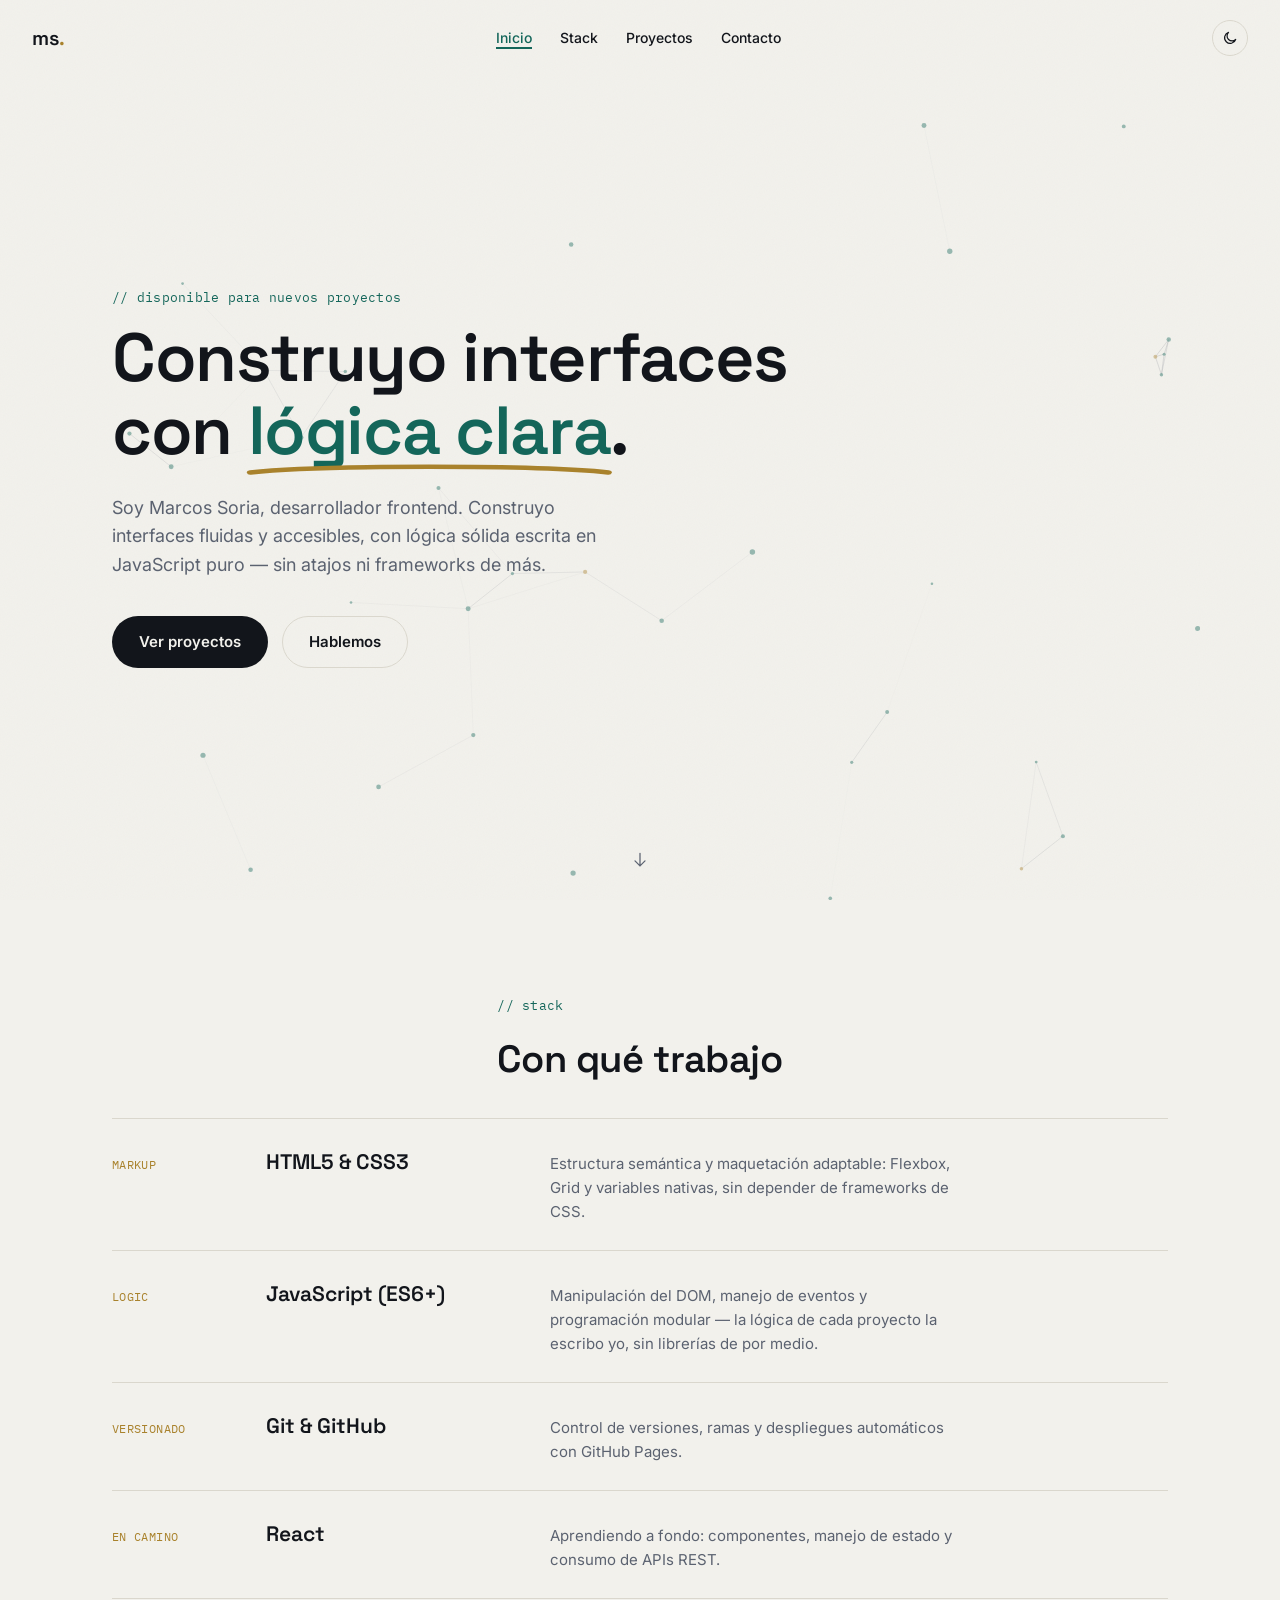
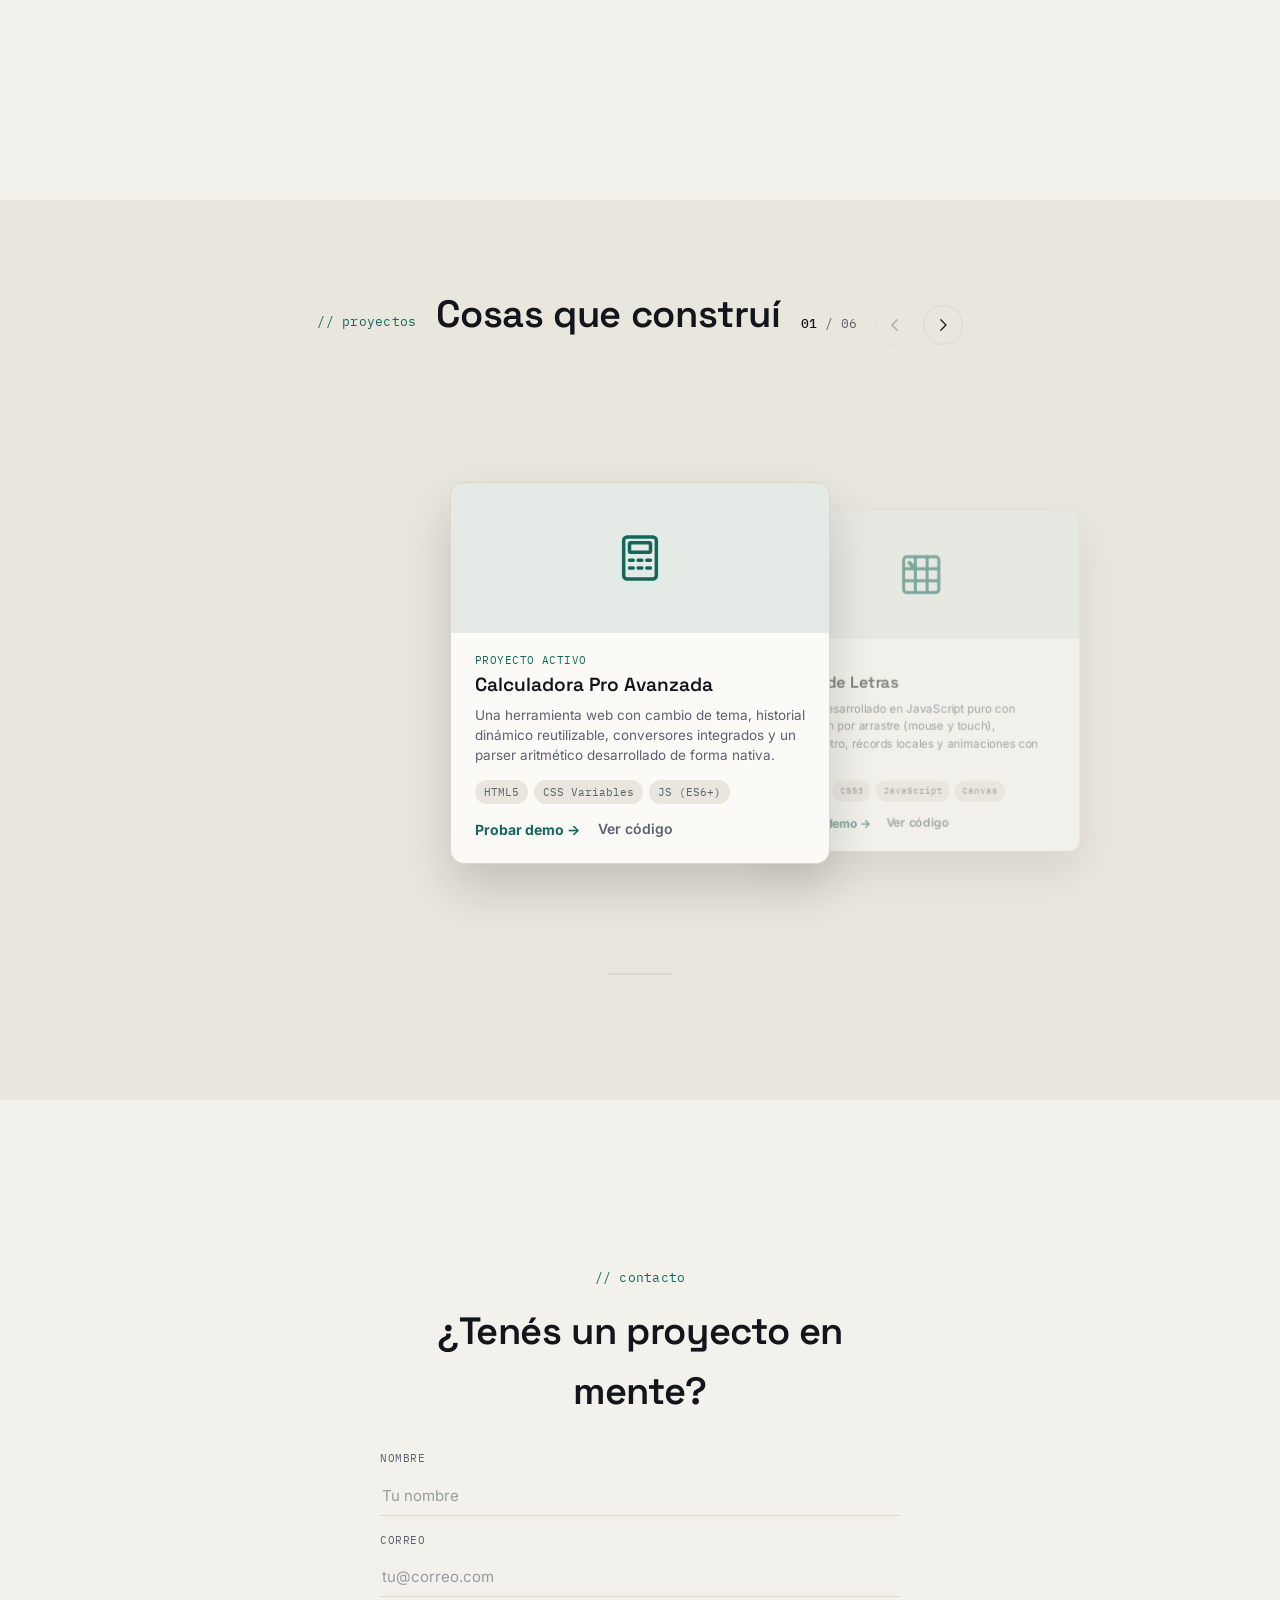
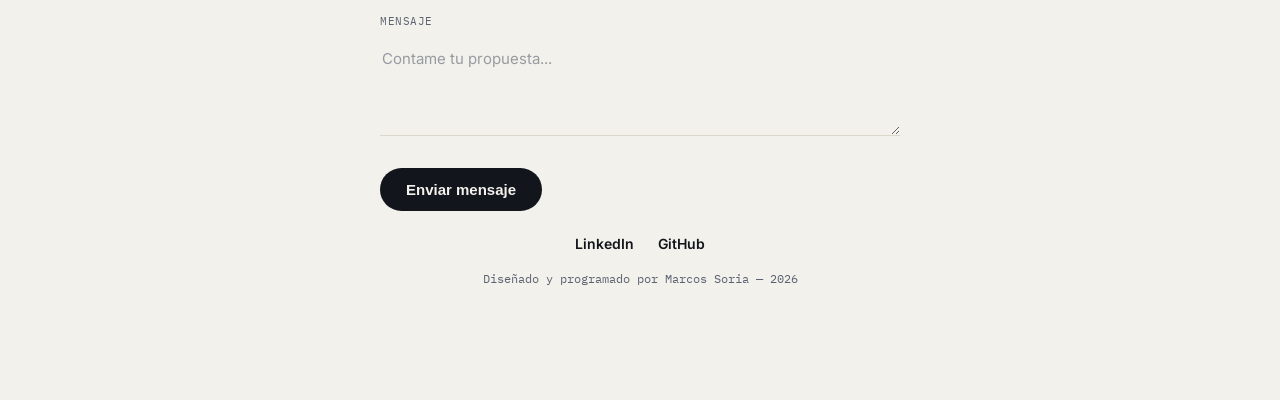
==== commit cef8a9b0: "Add files via upload" ====
--- a/index.html
+++ b/index.html
@@ -8,6 +8,36 @@
       name="description"
       content="Marcos Soria, desarrollador frontend. Interfaces fluidas y accesibles, con lógica sólida en JavaScript puro."
     />
+    <meta name="theme-color" content="#10131a" />
+    <link rel="icon" type="image/svg+xml" href="favicon.svg" />
+
+    <!-- Open Graph (Facebook, LinkedIn, WhatsApp, iMessage, etc.) -->
+    <meta property="og:type" content="website" />
+    <meta property="og:url" content="https://marcossoria86.github.io/portfolio-developer/" />
+    <meta property="og:title" content="Marcos Soria — Desarrollador Frontend" />
+    <meta
+      property="og:description"
+      content="Interfaces fluidas y accesibles, con lógica sólida en JavaScript puro."
+    />
+    <meta
+      property="og:image"
+      content="https://marcossoria86.github.io/portfolio-developer/og-image.svg"
+    />
+    <meta property="og:locale" content="es_AR" />
+
+    <!-- Twitter / X card -->
+    <meta name="twitter:card" content="summary_large_image" />
+    <meta name="twitter:title" content="Marcos Soria — Desarrollador Frontend" />
+    <meta
+      name="twitter:description"
+      content="Interfaces fluidas y accesibles, con lógica sólida en JavaScript puro."
+    />
+    <meta
+      name="twitter:image"
+      content="https://marcossoria86.github.io/portfolio-developer/og-image.svg"
+    />
+    <link rel="canonical" href="https://marcossoria86.github.io/portfolio-developer/" />
+
     <link rel="preconnect" href="https://fonts.googleapis.com" />
     <link rel="preconnect" href="https://fonts.gstatic.com" crossorigin />
     <link
@@ -158,7 +188,7 @@
             </div>
             <div class="project-info">
               <span class="project-tag">Nuevo</span>
-              <h3>Sopa de Letras Tech</h3>
+              <h3>Sopa de Letras</h3>
               <p class="project-description">
                 Juego desarrollado en JavaScript puro con selección por
                 arrastre (mouse y touch), cronómetro, récords locales y
@@ -315,7 +345,15 @@
     <div id="sopa-modal" class="modal-overlay">
       <div class="modal-content modal-large">
         <div class="modal-header">
-          <h3>Sopa de Letras Tech</h3>
+          <h3 id="sopa-modal-titulo">Sopa de Letras</h3>
+          <div id="sopa-modal-estado" class="sopa-modal-estado">
+            <h2 id="sopa-modal-categoria"></h2>
+            <div class="sopa-modal-centro">
+              <span id="sopa-modal-tiempo" class="sopa-modal-cronometro">00:00</span>
+              <span id="sopa-modal-progreso" class="sopa-modal-contador">0/0</span>
+            </div>
+            <div id="sopa-modal-anchor-flotante" class="anchor-flotante"></div>
+          </div>
           <button id="close-sopa-btn" class="modal-close" aria-label="Cerrar">&times;</button>
         </div>
         <div class="modal-body">
@@ -324,6 +362,6 @@
       </div>
     </div>
 
-    <script src="portfolio.js?v=9"></script>
+    <script src="portfolio.js?v=15"></script>
   </body>
 </html>
--- a/portfolio.css
+++ b/portfolio.css
@@ -62,7 +62,24 @@
 }
 html {
   scroll-behavior: smooth;
-  scroll-snap-type: y mandatory;
+  /* "mandatory" fuerza el snap incluso en medio de un scroll con inercia
+     (trackpad/mouse con momentum), y eso es lo que se siente como que la
+     página "se traba" al deslizar: el navegador pelea contra el scroll
+     que todavía se está frenando. "proximity" solo engancha la sección
+     cuando el scroll ya se detuvo cerca de un borde, sin interrumpir el
+     gesto mientras está en curso. */
+  scroll-snap-type: y proximity;
+}
+/* En touch (iPad, celular) el scroll-snap de Safari/iOS pelea contra el
+   momentum scroll nativo incluso en modo "proximity" — es un problema
+   conocido de iOS con scroll-snap-type + scroll táctil, y se siente como
+   que la página se traba al deslizar con el dedo. Lo sacamos del todo en
+   dispositivos de puntero "coarse" (touch); en desktop con mouse/trackpad
+   se mantiene. */
+@media (pointer: coarse) {
+  html {
+    scroll-snap-type: none;
+  }
 }
 body {
   --nav-h: 76px;
@@ -225,12 +242,12 @@
   max-width: var(--max-width);
   margin: 0 auto;
   padding: calc(var(--nav-h) + 20px) 32px 40px;
-  height: 100vh;
+  min-height: 100vh;
   scroll-snap-align: start;
   display: flex;
   align-items: flex-start;
-  overflow-y: auto;
   overflow-x: hidden;
+  overflow-y: visible;
   box-sizing: border-box;
 }
 .hero-canvas {
@@ -286,6 +303,7 @@
     stroke-dashoffset: 0;
   }
 }
+
 .hero-subtitle {
   color: var(--ink-soft);
   font-size: 18px;
@@ -376,11 +394,11 @@
   max-width: var(--max-width);
   margin: 0 auto;
   padding: calc(var(--nav-h) + 20px) 32px 40px;
-  height: 100vh;
+  min-height: 100vh;
   scroll-snap-align: start;
   display: flex;
   flex-direction: column;
-  overflow-y: auto;
+  overflow-y: visible;
   box-sizing: border-box;
 }
 .skills-list {
@@ -417,11 +435,11 @@
 .projects-section {
   background-color: var(--paper-soft);
   padding: calc(var(--nav-h) + 8px) 0 12px;
-  height: 100vh;
+  min-height: 100vh;
   scroll-snap-align: start;
   display: flex;
   flex-direction: column;
-  overflow-y: auto;
+  overflow-y: visible;
   box-sizing: border-box;
 }
 .projects-section .section-head {
@@ -686,10 +704,10 @@
    ============================================================ */
 .contact-section {
   padding: calc(var(--nav-h) + 20px) 32px 40px;
-  height: 100vh;
+  min-height: 100vh;
   scroll-snap-align: start;
   display: flex;
-  overflow-y: auto;
+  overflow-y: visible;
   box-sizing: border-box;
 }
 .contact-container {
@@ -828,9 +846,11 @@
   border: 1px solid var(--line);
 }
 .modal-large {
-  max-width: 1100px;
-  width: 95%;
-  height: 92vh;
+  max-width: 1200px;
+  width: 98%;
+  height: 97vh;
+  height: 97dvh;
+  max-height: none;
 }
 .modal-header {
   padding: 16px 20px;
@@ -839,11 +859,112 @@
   justify-content: space-between;
   align-items: center;
   border-bottom: 1px solid var(--line);
+}
+.modal-large .modal-header {
+  padding: 8px 14px;
 }
 .modal-header h3 {
   font-family: var(--font-display);
   font-size: 16px;
   font-weight: 600;
+}
+/* Grilla de 3 columnas en vez de flex simple: así el bloque del centro
+   (cronómetro + progreso) queda realmente centrado en el header sin
+   importar cuánto ocupen la categoría (izquierda) o los íconos
+   (derecha) a cada lado. */
+.sopa-modal-estado {
+  display: none;
+  grid-template-columns: 1fr auto 1fr;
+  align-items: center;
+  gap: 10px;
+  flex: 1;
+  min-width: 0;
+}
+#sopa-modal.estado-activo #sopa-modal-titulo {
+  display: none;
+}
+#sopa-modal.estado-activo .sopa-modal-estado {
+  display: grid;
+}
+#sopa-modal-categoria {
+  font-family: var(--font-display);
+  font-size: 16px;
+  font-weight: 600;
+  margin: 0;
+  white-space: nowrap;
+  overflow: hidden;
+  text-overflow: ellipsis;
+  min-width: 0;
+  justify-self: start;
+}
+.sopa-modal-centro {
+  display: flex;
+  align-items: center;
+  justify-content: center;
+  gap: 10px;
+}
+.sopa-modal-cronometro,
+.sopa-modal-contador {
+  font-size: 13px;
+  font-weight: 600;
+  color: var(--ink);
+  white-space: nowrap;
+  background: var(--paper);
+  padding: 4px 9px;
+  border-radius: 8px;
+  flex-shrink: 0;
+}
+/* Ajustes / música / modo oscuro del juego: el propio botón de
+   Sopa de Letras se muda acá (vía JS) cuando la cabecera se comparte
+   con este modal, para que Pista/Menu tengan todo el ancho del header
+   del juego para ellos solos. */
+#sopa-modal-anchor-flotante {
+  display: flex;
+  align-items: center;
+  flex-shrink: 0;
+  justify-self: end;
+  margin-right: 12px;
+}
+#sopa-modal-anchor-flotante .barra-flotante {
+  display: flex;
+  gap: 8px;
+}
+#sopa-modal-anchor-flotante .btn-flotante {
+  width: 34px;
+  height: 34px;
+  border-radius: 50%;
+  border: 1px solid var(--line);
+  background-color: var(--paper);
+  cursor: pointer;
+  display: flex;
+  align-items: center;
+  justify-content: center;
+  padding: 0;
+  color: var(--ink);
+  transition:
+    transform 0.2s ease,
+    opacity 0.2s ease,
+    background-color 0.2s ease,
+    color 0.2s ease,
+    border-color 0.2s ease;
+}
+#sopa-modal-anchor-flotante .btn-flotante svg {
+  width: 16px;
+  height: 16px;
+}
+#sopa-modal-anchor-flotante .btn-flotante:hover {
+  transform: scale(1.08);
+}
+#sopa-modal-anchor-flotante .btn-flotante:active {
+  transform: scale(0.94);
+}
+#sopa-modal-anchor-flotante .btn-flotante.silenciada {
+  opacity: 0.55;
+}
+#sopa-modal-anchor-flotante .btn-flotante.activo {
+  background-color: var(--pine);
+  border-color: var(--pine);
+  color: #ffffff;
 }
 .modal-close {
   background: none;
